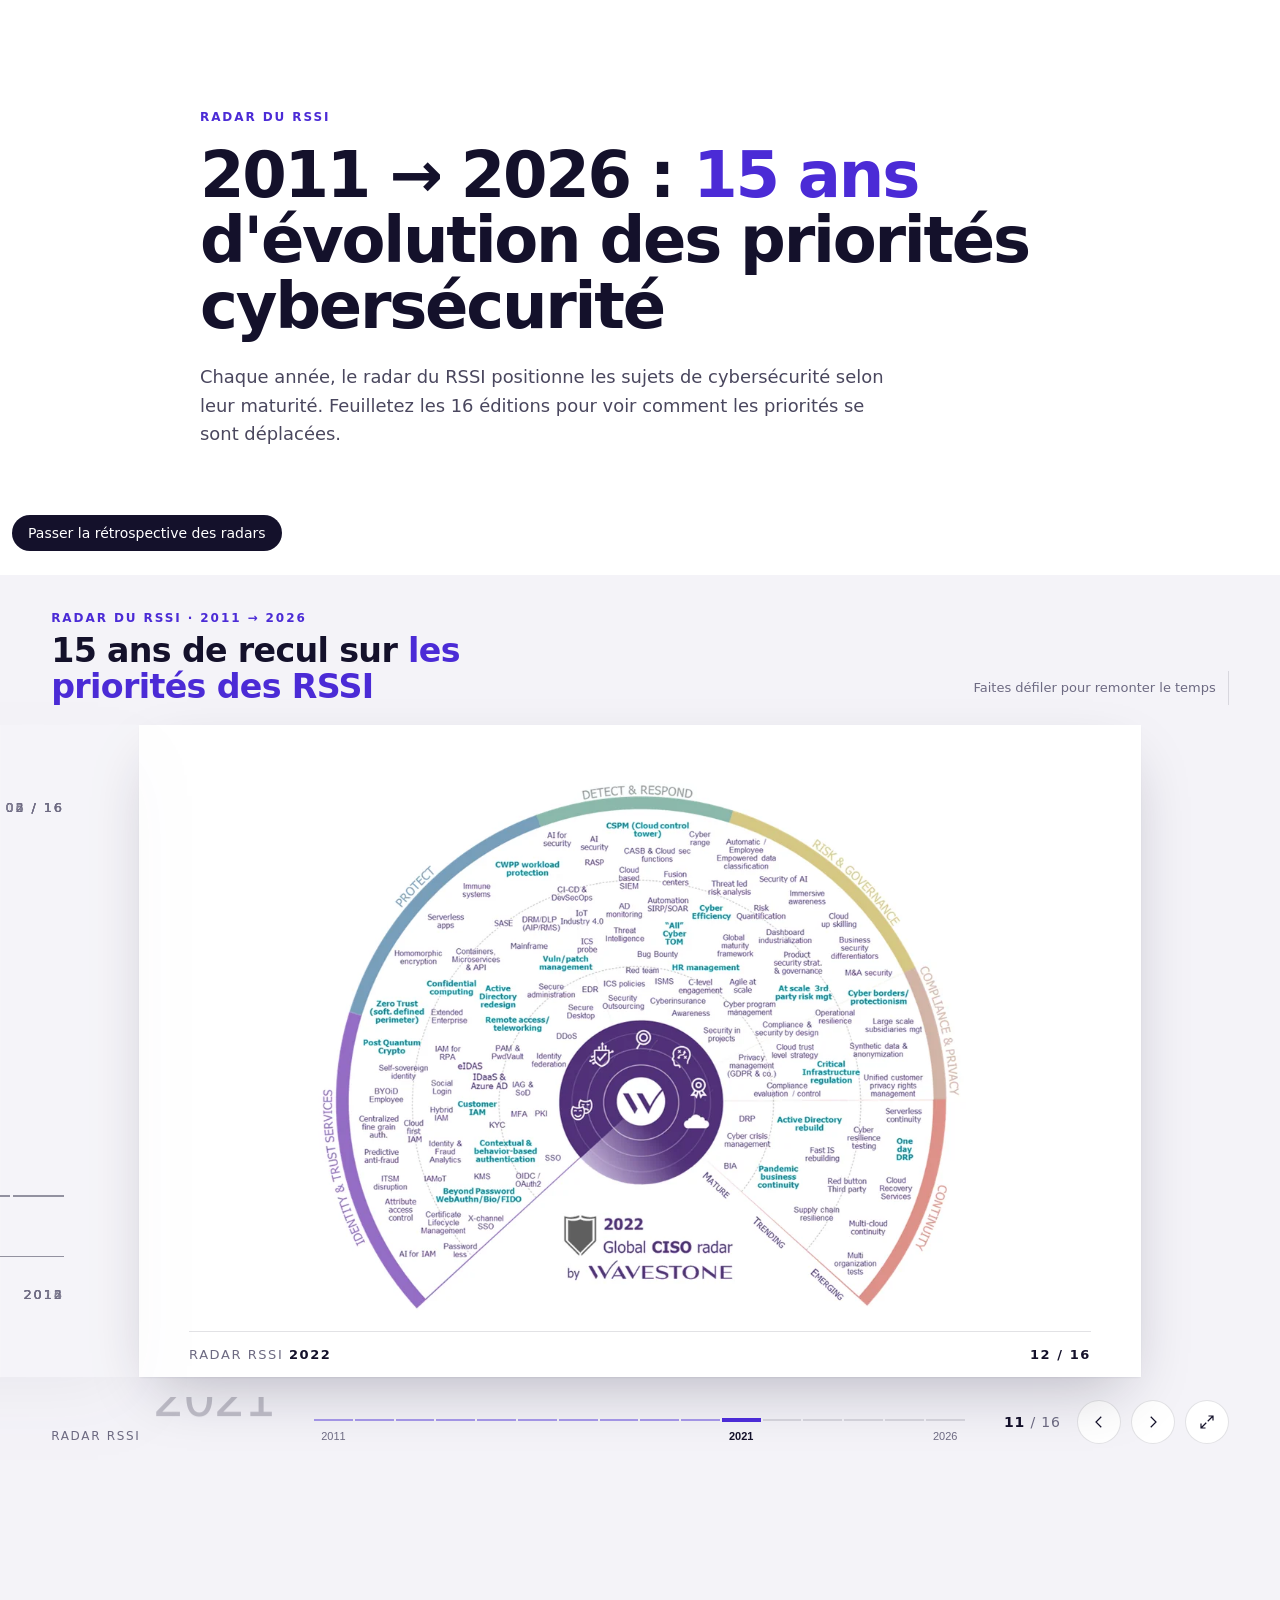
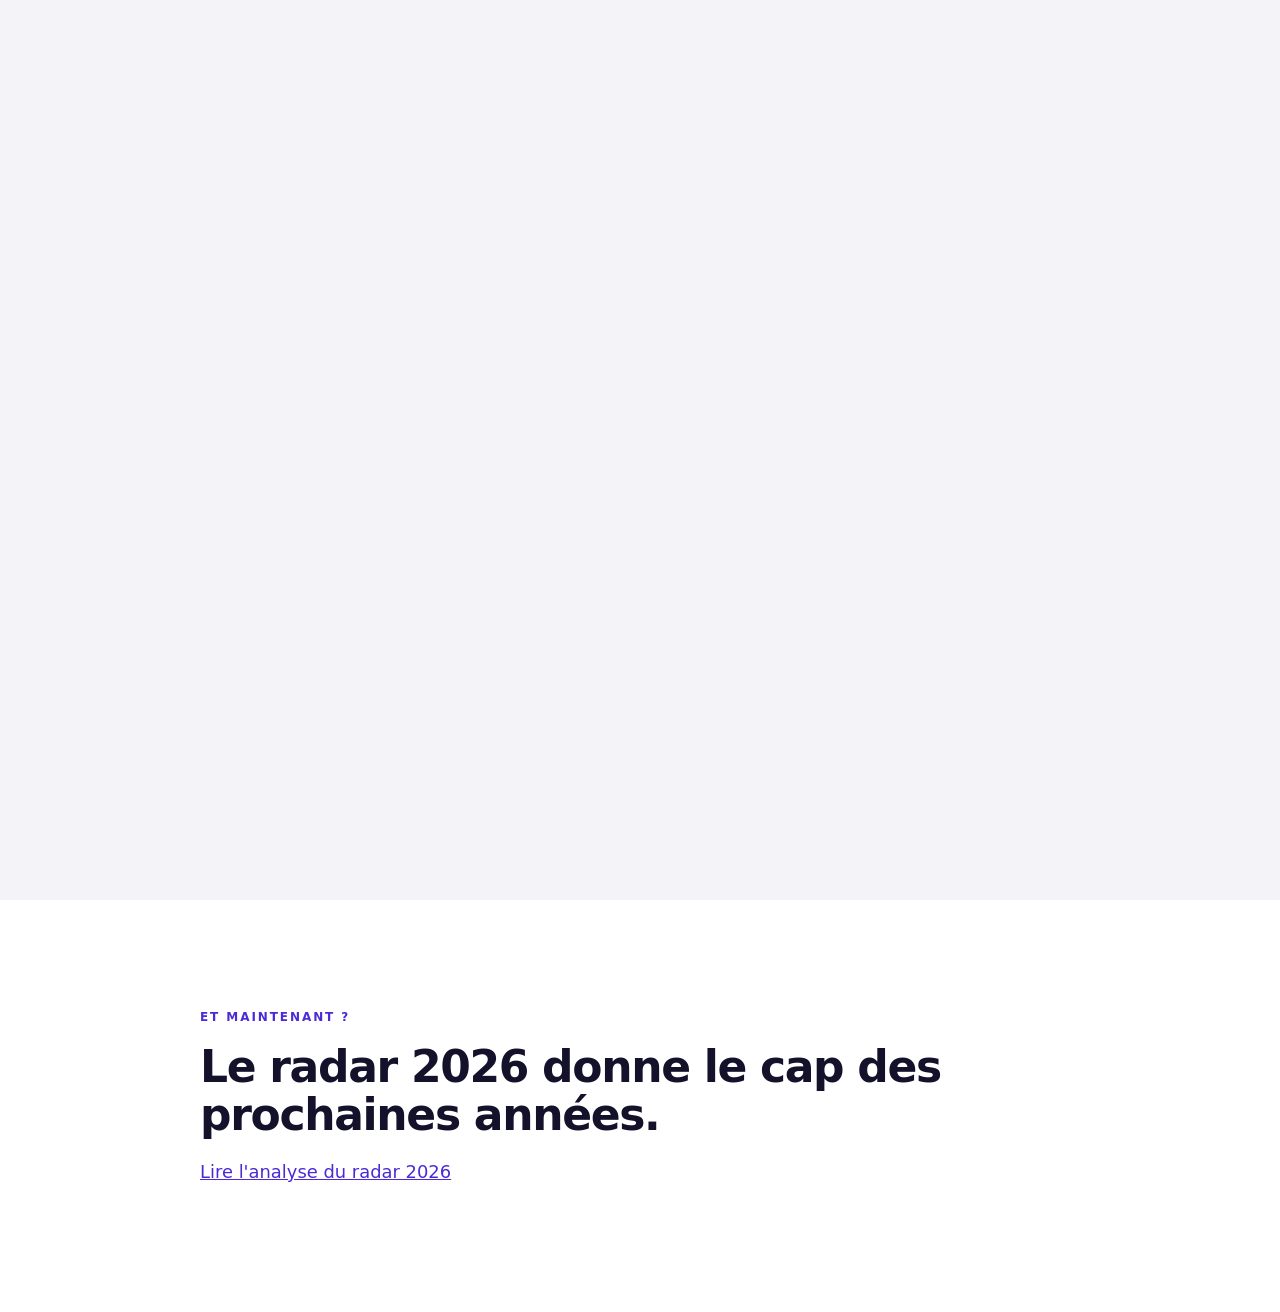
==== index.html @ fc62d8d5 "Rétrospective interactive des radars RSSI 2011-2026 Co-Authored-By: Claude Opus 5.5 <noreply@anthrop" ====
<!doctype html>
<html lang="fr">
<head>
<meta charset="utf-8">
<meta name="viewport" content="width=device-width, initial-scale=1">
<title>Radar du RSSI · 15 ans de rétrospective</title>
<meta name="description" content="16 éditions du radar du RSSI, de 2011 à 2026 : feuilletez 15 ans d'évolution des priorités de cybersécurité.">
<link rel="preload" as="image" href="images/radar-2011.webp" imagesrcset="images/radar-2011-900.webp 900w, images/radar-2011.webp 1800w" imagesizes="(max-width: 760px) 92vw, 70vw" fetchpriority="high">
<link rel="stylesheet" href="radar-book.css">
<style>
  :root { color-scheme: light; }
  body { margin: 0; font-family: system-ui, -apple-system, "Segoe UI", Roboto, Helvetica, Arial, sans-serif; color: #14112b; background: #fff; }
  .intro, .outro { max-width: 880px; margin: 0 auto; padding: clamp(64px, 12vh, 120px) 24px; }
  .intro p.tag, .outro p.tag { font-size: 12px; letter-spacing: .16em; text-transform: uppercase; color: #4b2bd6; font-weight: 600; margin: 0 0 16px; }
  .intro h1 { font-size: clamp(34px, 5.4vw, 64px); letter-spacing: -.035em; line-height: 1.02; margin: 0 0 24px; font-weight: 600; }
  .intro h1 em { font-style: normal; color: #4b2bd6; }
  .intro p, .outro p { font-size: clamp(17px, 1.4vw, 20px); line-height: 1.6; color: #4a475e; max-width: 60ch; }
  .outro h2 { font-size: clamp(28px, 3.6vw, 44px); letter-spacing: -.03em; line-height: 1.1; margin: 0 0 16px; font-weight: 600; }
  .outro a { color: #4b2bd6; }
</style>
</head>
<body>
  <main>
    <section class="intro">
      <p class="tag">Radar du RSSI</p>
      <h1>2011 → 2026 : <em>15 ans</em> d'évolution des priorités cybersécurité</h1>
      <p>Chaque année, le radar du RSSI positionne les sujets de cybersécurité selon leur maturité. Feuilletez les 16 éditions pour voir comment les priorités se sont déplacées.</p>
    </section>

<!-- ===== Radar Book : début du bloc à intégrer ===== -->
<section class="wrb" data-radar-book aria-labelledby="wrb-title" aria-roledescription="rétrospective">
  <a class="wrb-skip" href="#apres-radars">Passer la rétrospective des radars</a>
  <div class="wrb-sticky">
    <header class="wrb-head">
      <div>
        <p class="wrb-kicker">Radar du RSSI · 2011 → 2026</p>
        <h2 class="wrb-title" id="wrb-title">15 ans de recul sur <em>les priorités des RSSI</em></h2>
      </div>
    </header>
  </div>
  <script type="application/json" class="wrb-data">
{
  "options": {
    "label": "Radar RSSI",
    "autoplayPages": 4,
    "coverKicker": "Rétrospective",
    "coverTitle": "15 ans",
    "hint": "Faites défiler pour remonter le temps"
  },
  "items": [
    {
      "year": 2011,
      "src": "images/radar-2011.webp",
      "width": 1800,
      "height": 1012,
      "alt": "Radar du RSSI 2011 : technologies et sujets de cybersécurité classés par maturité (mature, en tendance, émergent)",
      "zoomSrc": "images/radar-2011-hd.webp",
      "srcset": "images/radar-2011-900.webp 900w, images/radar-2011.webp 1800w"
    },
    {
      "year": 2012,
      "src": "images/radar-2012.webp",
      "width": 1800,
      "height": 1012,
      "alt": "Radar du RSSI 2012 : technologies et sujets de cybersécurité classés par maturité (mature, en tendance, émergent)",
      "zoomSrc": "images/radar-2012-hd.webp",
      "srcset": "images/radar-2012-900.webp 900w, images/radar-2012.webp 1800w"
    },
    {
      "year": 2013,
      "src": "images/radar-2013.webp",
      "width": 1800,
      "height": 1012,
      "alt": "Radar du RSSI 2013 : technologies et sujets de cybersécurité classés par maturité (mature, en tendance, émergent)",
      "zoomSrc": "images/radar-2013-hd.webp",
      "srcset": "images/radar-2013-900.webp 900w, images/radar-2013.webp 1800w"
    },
    {
      "year": 2014,
      "src": "images/radar-2014.webp",
      "width": 1800,
      "height": 1012,
      "alt": "Radar du RSSI 2014 : technologies et sujets de cybersécurité classés par maturité (mature, en tendance, émergent)",
      "zoomSrc": "images/radar-2014-hd.webp",
      "srcset": "images/radar-2014-900.webp 900w, images/radar-2014.webp 1800w"
    },
    {
      "year": 2015,
      "src": "images/radar-2015.webp",
      "width": 1800,
      "height": 1012,
      "alt": "Radar du RSSI 2015 : technologies et sujets de cybersécurité classés par maturité (mature, en tendance, émergent)",
      "zoomSrc": "images/radar-2015-hd.webp",
      "srcset": "images/radar-2015-900.webp 900w, images/radar-2015.webp 1800w"
    },
    {
      "year": 2016,
      "src": "images/radar-2016.webp",
      "width": 1800,
      "height": 1012,
      "alt": "Radar du RSSI 2016 : technologies et sujets de cybersécurité classés par maturité (mature, en tendance, émergent)",
      "zoomSrc": "images/radar-2016-hd.webp",
      "srcset": "images/radar-2016-900.webp 900w, images/radar-2016.webp 1800w"
    },
    {
      "year": 2017,
      "src": "images/radar-2017.webp",
      "width": 1800,
      "height": 1012,
      "alt": "Radar du RSSI 2017 : technologies et sujets de cybersécurité classés par maturité (mature, en tendance, émergent)",
      "zoomSrc": "images/radar-2017-hd.webp",
      "srcset": "images/radar-2017-900.webp 900w, images/radar-2017.webp 1800w"
    },
    {
      "year": 2018,
      "src": "images/radar-2018.webp",
      "width": 1800,
      "height": 1012,
      "alt": "Radar du RSSI 2018 : technologies et sujets de cybersécurité classés par maturité (mature, en tendance, émergent)",
      "zoomSrc": "images/radar-2018-hd.webp",
      "srcset": "images/radar-2018-900.webp 900w, images/radar-2018.webp 1800w"
    },
    {
      "year": 2019,
      "src": "images/radar-2019.webp",
      "width": 1800,
      "height": 1012,
      "alt": "Radar du RSSI 2019 : technologies et sujets de cybersécurité classés par maturité (mature, en tendance, émergent)",
      "zoomSrc": "images/radar-2019-hd.webp",
      "srcset": "images/radar-2019-900.webp 900w, images/radar-2019.webp 1800w"
    },
    {
      "year": 2020,
      "src": "images/radar-2020.webp",
      "width": 1800,
      "height": 1012,
      "alt": "Radar du RSSI 2020 : technologies et sujets de cybersécurité classés par maturité (mature, en tendance, émergent)",
      "zoomSrc": "images/radar-2020-hd.webp",
      "srcset": "images/radar-2020-900.webp 900w, images/radar-2020.webp 1800w"
    },
    {
      "year": 2021,
      "src": "images/radar-2021.webp",
      "width": 1800,
      "height": 1012,
      "alt": "Radar du RSSI 2021 : technologies et sujets de cybersécurité classés par maturité (mature, en tendance, émergent)",
      "zoomSrc": "images/radar-2021-hd.webp",
      "srcset": "images/radar-2021-900.webp 900w, images/radar-2021.webp 1800w"
    },
    {
      "year": 2022,
      "src": "images/radar-2022.webp",
      "width": 990,
      "height": 837,
      "alt": "Radar du RSSI 2022 : technologies et sujets de cybersécurité classés par maturité (mature, en tendance, émergent)",
      "zoomSrc": "images/radar-2022-hd.webp",
      "srcset": "images/radar-2022-900.webp 900w, images/radar-2022.webp 990w"
    },
    {
      "year": 2023,
      "src": "images/radar-2023.webp",
      "width": 1800,
      "height": 1012,
      "alt": "Radar du RSSI 2023 : technologies et sujets de cybersécurité classés par maturité (mature, en tendance, émergent)",
      "zoomSrc": "images/radar-2023-hd.webp",
      "srcset": "images/radar-2023-900.webp 900w, images/radar-2023.webp 1800w"
    },
    {
      "year": 2024,
      "src": "images/radar-2024.webp",
      "width": 1800,
      "height": 1012,
      "alt": "Radar du RSSI 2024 : technologies et sujets de cybersécurité classés par maturité (mature, en tendance, émergent)",
      "zoomSrc": "images/radar-2024-hd.webp",
      "srcset": "images/radar-2024-900.webp 900w, images/radar-2024.webp 1800w"
    },
    {
      "year": 2025,
      "src": "images/radar-2025.webp",
      "width": 1800,
      "height": 1778,
      "alt": "Radar du RSSI 2025 : technologies et sujets de cybersécurité classés par maturité (mature, en tendance, émergent)",
      "zoomSrc": "images/radar-2025-hd.webp",
      "srcset": "images/radar-2025-900.webp 900w, images/radar-2025.webp 1800w"
    },
    {
      "year": 2026,
      "src": "images/radar-2026.webp",
      "width": 1800,
      "height": 1012,
      "alt": "Radar du RSSI 2026 : technologies et sujets de cybersécurité classés par maturité (mature, en tendance, émergent)",
      "zoomSrc": "images/radar-2026-hd.webp",
      "srcset": "images/radar-2026-900.webp 900w, images/radar-2026.webp 1800w"
    }
  ]
}
  </script>
  <noscript>
    <div class="wrb-noscript">
      <figure><img src="images/radar-2011.webp" width="1800" height="1012" loading="lazy" alt="Radar du RSSI 2011"><figcaption>Radar RSSI 2011</figcaption></figure>
      <figure><img src="images/radar-2012.webp" width="1800" height="1012" loading="lazy" alt="Radar du RSSI 2012"><figcaption>Radar RSSI 2012</figcaption></figure>
      <figure><img src="images/radar-2013.webp" width="1800" height="1012" loading="lazy" alt="Radar du RSSI 2013"><figcaption>Radar RSSI 2013</figcaption></figure>
      <figure><img src="images/radar-2014.webp" width="1800" height="1012" loading="lazy" alt="Radar du RSSI 2014"><figcaption>Radar RSSI 2014</figcaption></figure>
      <figure><img src="images/radar-2015.webp" width="1800" height="1012" loading="lazy" alt="Radar du RSSI 2015"><figcaption>Radar RSSI 2015</figcaption></figure>
      <figure><img src="images/radar-2016.webp" width="1800" height="1012" loading="lazy" alt="Radar du RSSI 2016"><figcaption>Radar RSSI 2016</figcaption></figure>
      <figure><img src="images/radar-2017.webp" width="1800" height="1012" loading="lazy" alt="Radar du RSSI 2017"><figcaption>Radar RSSI 2017</figcaption></figure>
      <figure><img src="images/radar-2018.webp" width="1800" height="1012" loading="lazy" alt="Radar du RSSI 2018"><figcaption>Radar RSSI 2018</figcaption></figure>
      <figure><img src="images/radar-2019.webp" width="1800" height="1012" loading="lazy" alt="Radar du RSSI 2019"><figcaption>Radar RSSI 2019</figcaption></figure>
      <figure><img src="images/radar-2020.webp" width="1800" height="1012" loading="lazy" alt="Radar du RSSI 2020"><figcaption>Radar RSSI 2020</figcaption></figure>
      <figure><img src="images/radar-2021.webp" width="1800" height="1012" loading="lazy" alt="Radar du RSSI 2021"><figcaption>Radar RSSI 2021</figcaption></figure>
      <figure><img src="images/radar-2022.webp" width="990" height="837" loading="lazy" alt="Radar du RSSI 2022"><figcaption>Radar RSSI 2022</figcaption></figure>
      <figure><img src="images/radar-2023.webp" width="1800" height="1012" loading="lazy" alt="Radar du RSSI 2023"><figcaption>Radar RSSI 2023</figcaption></figure>
      <figure><img src="images/radar-2024.webp" width="1800" height="1012" loading="lazy" alt="Radar du RSSI 2024"><figcaption>Radar RSSI 2024</figcaption></figure>
      <figure><img src="images/radar-2025.webp" width="1800" height="1778" loading="lazy" alt="Radar du RSSI 2025"><figcaption>Radar RSSI 2025</figcaption></figure>
      <figure><img src="images/radar-2026.webp" width="1800" height="1012" loading="lazy" alt="Radar du RSSI 2026"><figcaption>Radar RSSI 2026</figcaption></figure>
    </div>
  </noscript>
</section>
<div id="apres-radars" tabindex="-1"></div>
<!-- ===== Radar Book : fin du bloc ===== -->

    <section class="outro">
      <p class="tag">Et maintenant ?</p>
      <h2>Le radar 2026 donne le cap des prochaines années.</h2>
      <p><a href="https://www.wavestone.com/fr/insight/radar-rssi-top-30-des-actions-pour-2030/">Lire l'analyse du radar 2026</a></p>
    </section>
  </main>
<script src="radar-book.js" defer></script>
</body>
</html>
---- radar-book.css ----
/* ==========================================================================
   Radar Book — rétrospective des radars RSSI (module autonome, préfixe .wrb)
   ========================================================================== */

.wrb {
  /* --- Thème (surchargeable par la page hôte) --- */
  --wrb-bg: #f4f3f8;
  --wrb-ink: #14112b;
  --wrb-muted: #6d6a82;
  --wrb-accent: #4b2bd6;
  --wrb-accent-2: #e3007d;
  --wrb-paper: #ffffff;
  --wrb-line: rgba(20, 17, 43, .12);
  --wrb-font: inherit;

  /* --- Scroll : distance de défilement par radar --- */
  --wrb-step: 55svh;
  --wrb-n: 15;

  position: relative;
  background: var(--wrb-bg);
  color: var(--wrb-ink);
  font-family: var(--wrb-font);
}
/* La hauteur « scrollable » n'est appliquée qu'une fois le JS prêt */
.wrb.is-ready { height: calc(100svh + (var(--wrb-n) - 1) * var(--wrb-step)); }
@supports not (height: 1svh) {
  .wrb.is-ready { --wrb-step: 55vh; height: calc(100vh + (var(--wrb-n) - 1) * var(--wrb-step)); }
}
.wrb:not(.is-ready) .wrb-sticky { display: none; }
.wrb *, .wrb *::before, .wrb *::after { box-sizing: border-box; }

.wrb-sr {
  position: absolute !important; width: 1px; height: 1px; padding: 0; margin: -1px;
  overflow: hidden; clip: rect(0 0 0 0); white-space: nowrap; border: 0;
}

.wrb-skip {
  position: absolute; z-index: 30; top: 12px; left: 12px;
  padding: 10px 16px; border-radius: 999px;
  background: var(--wrb-ink); color: #fff; font-size: 14px; text-decoration: none;
  transform: translateY(-200%); transition: transform .2s;
}
.wrb-skip:focus-visible { transform: none; }

/* --- Zone ancrée --- */
.wrb-sticky {
  position: sticky; top: 0;
  height: 100vh; height: 100svh;
  display: grid;
  grid-template-rows: auto minmax(0, 1fr) auto;
  grid-template-columns: minmax(0, 1fr);
  gap: clamp(12px, 2.2vh, 28px);
  padding: clamp(18px, 4vh, 48px) clamp(16px, 4vw, 64px) clamp(16px, 3vh, 36px);
  overflow: hidden;
}

/* --- En-tête --- */
.wrb-head { display: flex; justify-content: space-between; align-items: flex-end; gap: 24px; }
.wrb-kicker {
  margin: 0 0 8px; font-size: 12px; letter-spacing: .16em; text-transform: uppercase;
  color: var(--wrb-accent); font-weight: 600;
}
.wrb-title {
  margin: 0; font-size: clamp(22px, 2.6vw, 38px); line-height: 1.08; font-weight: 600;
  letter-spacing: -.02em; max-width: 22ch;
}
.wrb-title em { font-style: normal; color: var(--wrb-accent); }
.wrb-hint {
  margin: 0; display: flex; align-items: center; gap: 12px; flex-shrink: 0;
  font-size: 13px; color: var(--wrb-muted);
  transition: opacity .6s, transform .6s;
}
.wrb-hint__line { position: relative; width: 1px; height: 34px; background: var(--wrb-line); overflow: hidden; }
.wrb-hint__line::after {
  content: ""; position: absolute; left: 0; top: -40%; width: 1px; height: 40%;
  background: var(--wrb-accent); animation: wrb-hint 1.8s cubic-bezier(.65,0,.35,1) infinite;
}
@keyframes wrb-hint { to { top: 100%; } }
.wrb.is-engaged .wrb-hint { opacity: 0; transform: translateY(6px); pointer-events: none; }

/* --- Scène / livre --- */
.wrb-stage { position: relative; display: grid; place-items: center; min-height: 0; }
.wrb-viewport {
  position: relative;
  width: calc(var(--wrb-pw, 300px) * 2);
  height: var(--wrb-ph, 400px);
  outline: none;
  cursor: zoom-in;
}
.wrb-viewport:focus-visible { box-shadow: 0 0 0 3px var(--wrb-bg), 0 0 0 5px var(--wrb-accent); border-radius: 4px; }

.wrb-book {
  position: absolute; inset: 0;
  perspective: calc(var(--wrb-pw, 300px) * 4.2);
  perspective-origin: 50% 45%;
}
/* Ombre portée sobre du livre ouvert */
.wrb-book::before {
  content: ""; position: absolute; inset: 0; border-radius: 3px;
  box-shadow: 0 1px 2px rgba(20,17,43,.06), 0 24px 60px -18px rgba(20,17,43,.28);
}
/* Pli central, très discret */
.wrb-book::after {
  content: ""; position: absolute; z-index: 400; top: 0; bottom: 0; left: calc(50% - 18px); width: 36px;
  pointer-events: none;
  background: linear-gradient(to right, transparent, rgba(20,17,43,.05) 46%, rgba(20,17,43,.10) 50%, rgba(20,17,43,.05) 54%, transparent);
}

/* Mode page unique (radars paysage, mobile) : la page de droite seule ; le feuillet tourné
   balaie vers la gauche en dévoilant l'année suivante, puis s'efface */
.wrb.is-single .wrb-viewport { width: var(--wrb-pw, 300px); }
.wrb.is-single .wrb-book { left: calc(var(--wrb-pw, 300px) * -1); right: auto; width: calc(var(--wrb-pw, 300px) * 2); }
.wrb.is-single .wrb-book::before { left: 50%; }
.wrb.is-single .wrb-book::after, .wrb.is-single .wrb-base, .wrb.is-single .wrb-cast--l { display: none; }
.wrb.is-single .wrb-leaf.is-flipped { visibility: hidden; }
.wrb.is-single .wrb-face--back { box-shadow: 0 30px 60px -20px rgba(20,17,43,.35); }

.wrb-base, .wrb-leaf {
  position: absolute; top: 0; width: 50%; height: 100%;
}
.wrb-base { left: 0; }
.wrb-leaf {
  left: 50%;
  transform-origin: 0 50%;
  transform-style: preserve-3d;
  will-change: transform;
}
.wrb-face {
  position: absolute; inset: 0; overflow: hidden;
  background: var(--wrb-paper);
  backface-visibility: hidden; -webkit-backface-visibility: hidden;
}
.wrb-face--back { transform: rotateY(180deg); }
.wrb-shade {
  position: absolute; inset: 0; pointer-events: none; opacity: 0;
}
.wrb-face--front .wrb-shade { background: linear-gradient(to left, rgba(20,17,43,.55), rgba(20,17,43,.12) 60%, rgba(20,17,43,.05)); }
.wrb-face--back  .wrb-shade { background: linear-gradient(to right, rgba(20,17,43,.55), rgba(20,17,43,.12) 60%, rgba(20,17,43,.05)); }

.wrb-cast {
  position: absolute; z-index: 500; top: 0; height: 100%; width: 50%; pointer-events: none; opacity: 0;
}
.wrb-cast--r { left: 50%; background: linear-gradient(to right, rgba(20,17,43,.38), rgba(20,17,43,.08) 45%, transparent 75%); }
.wrb-cast--l { left: 0;   background: linear-gradient(to left,  rgba(20,17,43,.38), rgba(20,17,43,.08) 45%, transparent 75%); }

/* --- Page radar (recto) --- */
.wrb-radar {
  position: absolute; inset: 0; margin: 0;
  display: grid; grid-template-rows: minmax(0, 1fr) auto;
  padding: calc(var(--wrb-pw, 300px) * .05);
  padding-bottom: 0;
}
.wrb-radar__img {
  position: relative; min-height: 0;
  display: grid; place-items: center;
}
.wrb-radar__img img {
  position: absolute; inset: 0; display: block; width: 100%; height: 100%;
  object-fit: contain; opacity: 0; transition: opacity .5s;
}
.wrb-radar__img img.is-loaded { opacity: 1; }
.wrb-radar__img:not(.is-loaded)::before {
  content: ""; position: absolute; inset: 6%; border-radius: 50%;
  background: radial-gradient(circle, transparent 58%, rgba(20,17,43,.04) 59%, transparent 62%),
              radial-gradient(circle, rgba(20,17,43,.03), transparent 70%);
  animation: wrb-pulse 1.6s ease-in-out infinite alternate;
}
@keyframes wrb-pulse { from { opacity: .4; } to { opacity: 1; } }
.wrb-folio {
  display: flex; justify-content: space-between; align-items: center;
  height: calc(var(--wrb-ph, 400px) * .07);
  font-size: clamp(9px, calc(var(--wrb-pw, 300px) * .026), 13px);
  letter-spacing: .12em; text-transform: uppercase; color: var(--wrb-muted);
  border-top: 1px solid var(--wrb-line);
}
.wrb-folio b { color: var(--wrb-ink); font-weight: 600; font-variant-numeric: tabular-nums; }

/* --- Page année (verso) --- */
.wrb-yearcard {
  position: absolute; inset: 0;
  display: flex; flex-direction: column; justify-content: space-between;
  padding: calc(var(--wrb-pw, 300px) * .075);
}
.wrb-yearcard__top, .wrb-yearcard__bottom {
  display: flex; justify-content: space-between; gap: 12px;
  font-size: clamp(9px, calc(var(--wrb-pw, 300px) * .028), 13px);
  letter-spacing: .14em; text-transform: uppercase; color: var(--wrb-muted);
}
.wrb-yearcard__bottom { border-top: 1px solid var(--wrb-line); padding-top: calc(var(--wrb-pw, 300px) * .03); }
.wrb-yearcard__year {
  margin: 0; font-size: calc(var(--wrb-pw, 300px) * .3); line-height: .9; font-weight: 300;
  letter-spacing: -.055em; font-variant-numeric: tabular-nums; color: var(--wrb-ink);
}
.wrb-yearcard__year span { color: var(--wrb-accent); font-weight: 500; }
.wrb-yearcard__caption {
  margin: calc(var(--wrb-pw, 300px) * .04) 0 0; max-width: 26ch;
  font-size: clamp(11px, calc(var(--wrb-pw, 300px) * .036), 17px); line-height: 1.4; color: var(--wrb-muted);
}
.wrb-yearcard__track {
  display: flex; gap: 3px; margin-top: calc(var(--wrb-pw, 300px) * .05);
}
.wrb-yearcard__track i { flex: 1; height: 2px; background: var(--wrb-line); }
.wrb-yearcard__track i.on { background: var(--wrb-accent); }

.wrb-cover .wrb-yearcard__year { font-size: calc(var(--wrb-pw, 300px) * .22); }
.wrb-cover .wrb-cover__range {
  display: block; margin-top: calc(var(--wrb-pw, 300px) * .03);
  font-size: calc(var(--wrb-pw, 300px) * .05); letter-spacing: -.01em; color: var(--wrb-muted); font-weight: 400;
}

/* --- Barre de pilotage --- */
.wrb-hud {
  display: grid; grid-template-columns: auto minmax(0, 1fr) auto; align-items: center;
  gap: clamp(16px, 3vw, 48px);
}
.wrb-year { display: flex; align-items: baseline; gap: 12px; min-width: 0; }
.wrb-year__label { font-size: 12px; letter-spacing: .14em; text-transform: uppercase; color: var(--wrb-muted); }
.wrb-year__val {
  display: inline-block; overflow: hidden;
  font-size: clamp(34px, 4vw, 56px); line-height: 1; font-weight: 300; letter-spacing: -.04em;
  font-variant-numeric: tabular-nums;
}
.wrb-year__val span { display: inline-block; }

.wrb-ticks { list-style: none; margin: 0; padding: 0; display: flex; align-items: center; gap: 0; min-width: 0; }
.wrb-ticks li { flex: 1; min-width: 0; }
.wrb-tick {
  position: relative; width: 100%; height: 36px; padding: 0; border: 0; background: none; cursor: pointer;
  color: var(--wrb-muted);
}
.wrb-tick::before {
  content: ""; position: absolute; left: 1px; right: 1px; top: 50%; height: 2px; margin-top: -1px;
  background: var(--wrb-line); transition: background .4s, height .3s, margin .3s;
}
.wrb-tick.is-past::before { background: color-mix(in srgb, var(--wrb-accent) 45%, transparent); }
.wrb-tick[aria-current="step"]::before { background: var(--wrb-accent); height: 4px; margin-top: -2px; }
.wrb-tick__y {
  position: absolute; left: 50%; top: calc(50% + 10px); transform: translateX(-50%);
  font-size: 11px; font-variant-numeric: tabular-nums; opacity: 0; transition: opacity .3s;
  white-space: nowrap;
}
.wrb-tick:hover .wrb-tick__y, .wrb-tick:focus-visible .wrb-tick__y,
.wrb-tick[aria-current="step"] .wrb-tick__y,
.wrb-ticks li:first-child .wrb-tick__y, .wrb-ticks li:last-child .wrb-tick__y { opacity: 1; }
.wrb-tick[aria-current="step"] .wrb-tick__y { color: var(--wrb-ink); font-weight: 600; }
.wrb-tick:focus-visible { outline: 2px solid var(--wrb-accent); outline-offset: 2px; border-radius: 2px; }

.wrb-ctrl { display: flex; align-items: center; gap: 10px; }
.wrb-count { font-size: 14px; font-variant-numeric: tabular-nums; letter-spacing: .06em; color: var(--wrb-muted); margin-right: 6px; white-space: nowrap; }
.wrb-count b { color: var(--wrb-ink); font-weight: 600; }
.wrb-btn {
  display: inline-grid; place-items: center; width: 44px; height: 44px; padding: 0;
  border: 1px solid var(--wrb-line); border-radius: 50%; background: var(--wrb-paper); color: var(--wrb-ink);
  cursor: pointer; transition: background .25s, color .25s, border-color .25s, opacity .25s;
}
.wrb-btn:hover:not(:disabled) { background: var(--wrb-ink); color: #fff; border-color: var(--wrb-ink); }
.wrb-btn:focus-visible { outline: 2px solid var(--wrb-accent); outline-offset: 3px; }
.wrb-btn:disabled { opacity: .35; cursor: default; }
.wrb-btn svg { width: 18px; height: 18px; }

/* --- Agrandissement --- */
.wrb-dialog {
  width: min(96vw, 1400px); max-height: 94vh; padding: 0; border: 0; border-radius: 6px;
  background: var(--wrb-paper, #fff); color: var(--wrb-ink, #14112b);
  box-shadow: 0 30px 80px rgba(0,0,0,.35);
}
.wrb-dialog::backdrop { background: rgba(14, 12, 30, .72); backdrop-filter: blur(3px); }
.wrb-dialog__bar { display: flex; justify-content: space-between; align-items: center; padding: 12px 12px 12px 20px; border-bottom: 1px solid rgba(20,17,43,.1); font-size: 14px; }
.wrb-dialog__bar strong { font-weight: 600; }
.wrb-dialog__body { padding: 16px; display: grid; place-items: center; overflow: auto; max-height: calc(94vh - 70px); }
.wrb-dialog__body img { display: block; max-width: 100%; height: auto; max-height: calc(94vh - 110px); }

/* --- Mobile / tablette portrait --- */
@media (max-width: 760px) {
  .wrb { --wrb-step: 48svh; }
  .wrb-sticky { gap: 12px; padding-top: 20px; }
  .wrb-head { display: block; }
  .wrb-title { font-size: 21px; }
  .wrb-hint { display: none; }
  .wrb-hud { grid-template-columns: auto 1fr; grid-template-areas: "year ctrl" "ticks ticks"; row-gap: 4px; }
  .wrb-year { grid-area: year; flex-direction: column; gap: 2px; }
  .wrb-year__label { font-size: 10px; }
  .wrb-ctrl { grid-area: ctrl; justify-self: end; }
  .wrb-ticks { grid-area: ticks; }
  .wrb-tick__y { display: none; }
  .wrb-tick { height: 24px; }
  .wrb-radar { padding: calc(var(--wrb-pw, 300px) * .025); padding-bottom: 0; }
}

/* --- Sans animation --- */
@media (prefers-reduced-motion: reduce) {
  .wrb-hint__line::after, .wrb-radar__img:not(.is-loaded)::before { animation: none; }
  .wrb-skip, .wrb-hint, .wrb-radar__img img, .wrb-tick::before { transition: none; }
}

/* --- Sans JavaScript : liste simple --- */
.wrb-noscript { padding: 48px 24px; display: grid; gap: 32px; max-width: 900px; margin: 0 auto; }
.wrb-noscript figure { margin: 0; }
.wrb-noscript img { max-width: 100%; height: auto; }
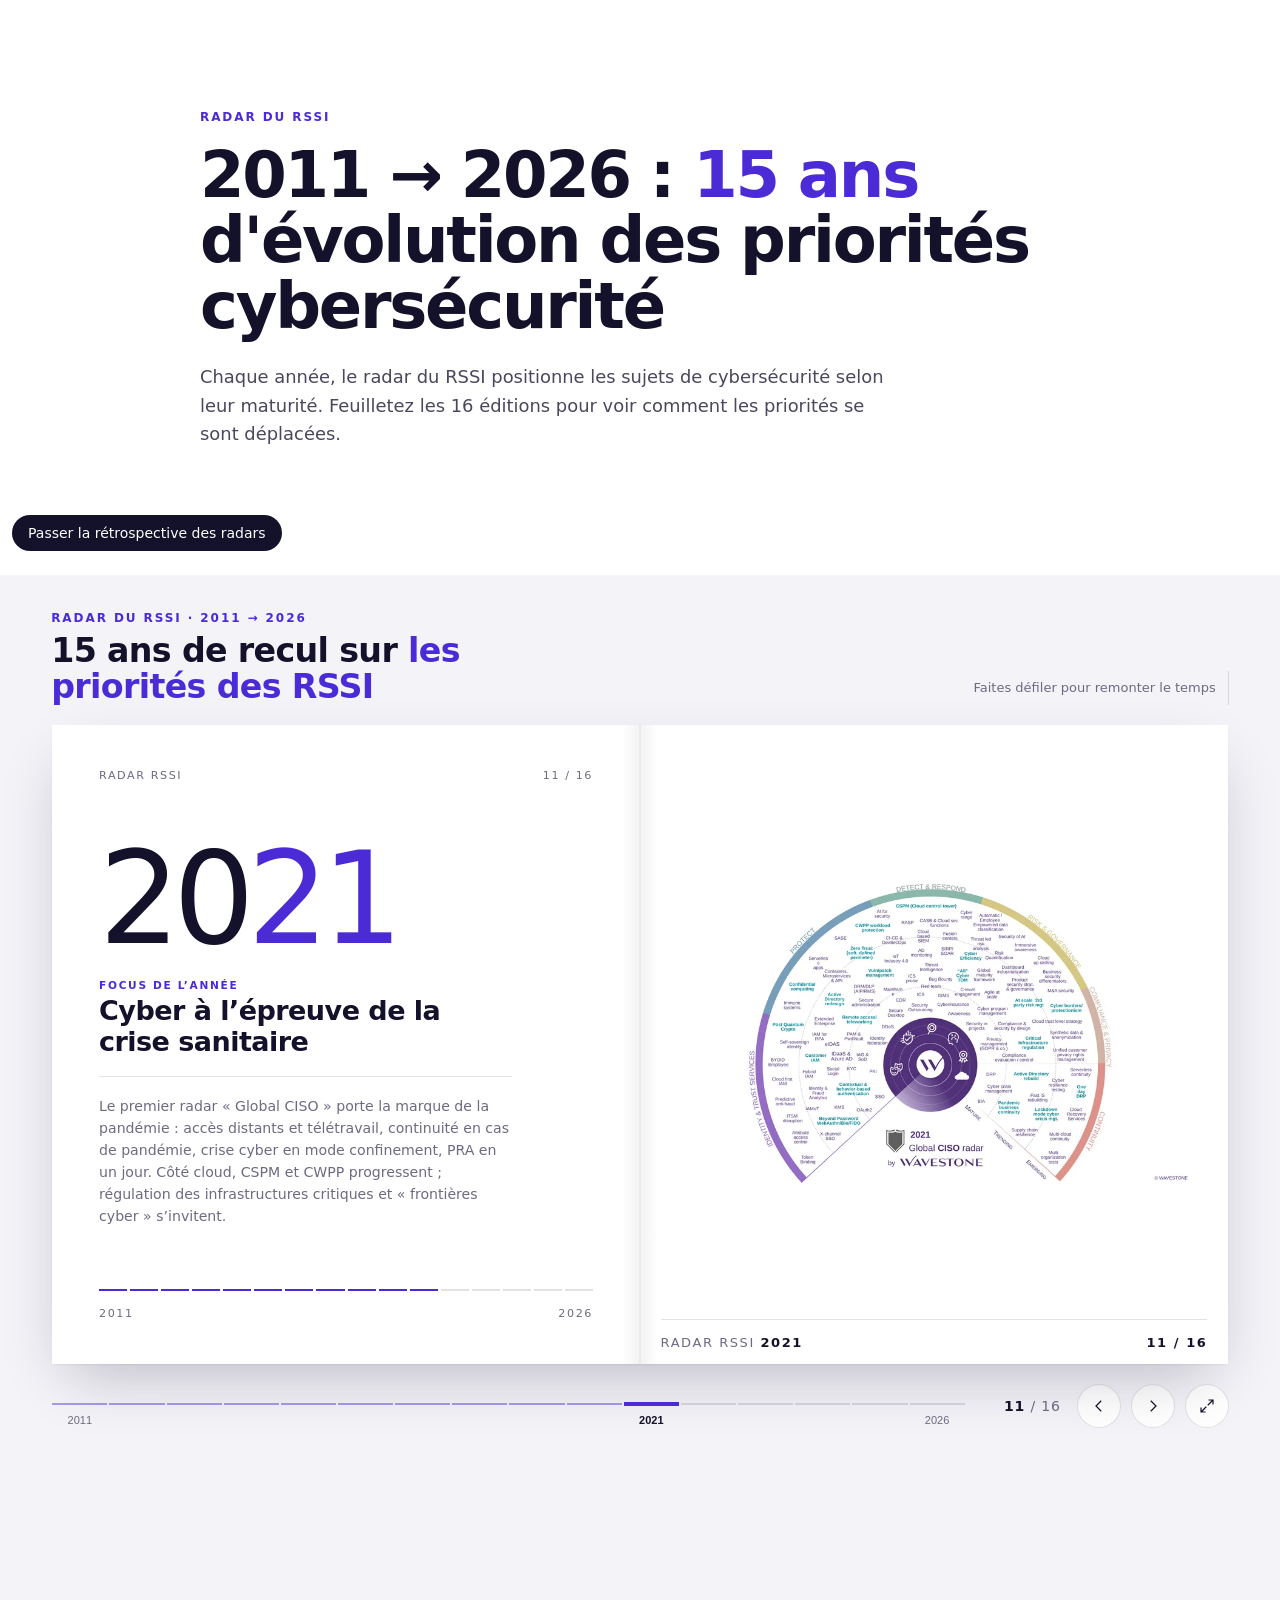
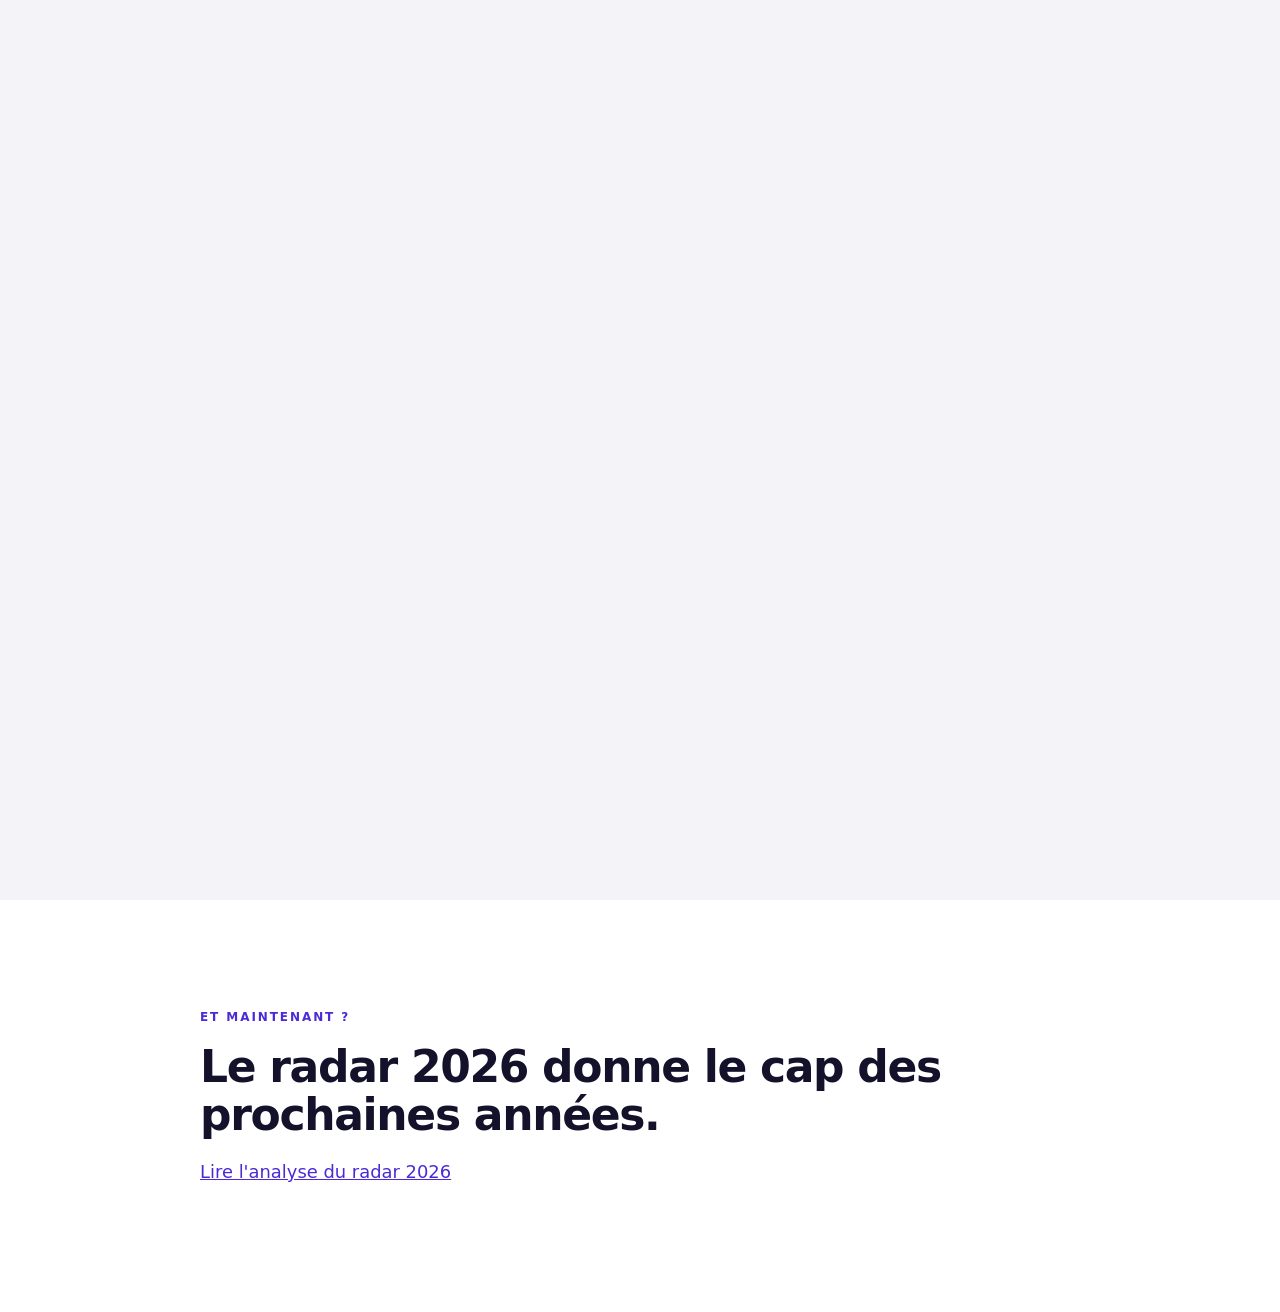
==== commit d33dad9c: "Double page centrée : année, focus et résumé à gauche, radar à droite Co-Authored-By: Claude Opus 5." ====
--- a/index.html
+++ b/index.html
@@ -5,7 +5,7 @@
 <meta name="viewport" content="width=device-width, initial-scale=1">
 <title>Radar du RSSI · 15 ans de rétrospective</title>
 <meta name="description" content="16 éditions du radar du RSSI, de 2011 à 2026 : feuilletez 15 ans d'évolution des priorités de cybersécurité.">
-<link rel="preload" as="image" href="images/radar-2011.webp" imagesrcset="images/radar-2011-900.webp 900w, images/radar-2011.webp 1800w" imagesizes="(max-width: 760px) 92vw, 70vw" fetchpriority="high">
+<link rel="preload" as="image" href="images/radar-2011.webp" imagesrcset="images/radar-2011-900.webp 900w, images/radar-2011.webp 1800w" imagesizes="(max-width: 760px) 92vw, 48vw" fetchpriority="high">
 <link rel="stylesheet" href="radar-book.css">
 <style>
   :root { color-scheme: light; }
@@ -42,9 +42,8 @@
 {
   "options": {
     "label": "Radar RSSI",
+    "focusLabel": "Focus de l’année",
     "autoplayPages": 4,
-    "coverKicker": "Rétrospective",
-    "coverTitle": "15 ans",
     "hint": "Faites défiler pour remonter le temps"
   },
   "items": [
@@ -53,8 +52,10 @@
       "src": "images/radar-2011.webp",
       "width": 1800,
       "height": 1012,
-      "alt": "Radar du RSSI 2011 : technologies et sujets de cybersécurité classés par maturité (mature, en tendance, émergent)",
+      "alt": "Radar du RSSI 2011 : sujets de cybersécurité classés par maturité (mature, en tendance, émergent)",
       "zoomSrc": "images/radar-2011-hd.webp",
+      "focus": "Les fondations de la sécurité",
+      "summary": "Premier radar, organisé en quatre domaines : identités et accès, gestion des risques, continuité d’activité et protection de l’information. En émergence : attaques ciblées (APT), sécurité du cloud, smartphones et tablettes, BYOD, paiement mobile. Le RSSI structure encore son socle de gouvernance et de contrôle.",
       "srcset": "images/radar-2011-900.webp 900w, images/radar-2011.webp 1800w"
     },
     {
@@ -62,8 +63,10 @@
       "src": "images/radar-2012.webp",
       "width": 1800,
       "height": 1012,
-      "alt": "Radar du RSSI 2012 : technologies et sujets de cybersécurité classés par maturité (mature, en tendance, émergent)",
+      "alt": "Radar du RSSI 2012 : sujets de cybersécurité classés par maturité (mature, en tendance, émergent)",
       "zoomSrc": "images/radar-2012-hd.webp",
+      "focus": "Le RSSI face à la consumérisation",
+      "summary": "Le radar s’organise en cinq domaines : IAM, protection des données, management de la sécurité, risk management et continuité d’activité. Terminaux personnels, nouveaux usages et cloud bousculent un périmètre jusque-là maîtrisé, tandis que la gestion des risques gagne en place.",
       "srcset": "images/radar-2012-900.webp 900w, images/radar-2012.webp 1800w"
     },
     {
@@ -71,8 +74,10 @@
       "src": "images/radar-2013.webp",
       "width": 1800,
       "height": 1012,
-      "alt": "Radar du RSSI 2013 : technologies et sujets de cybersécurité classés par maturité (mature, en tendance, émergent)",
+      "alt": "Radar du RSSI 2013 : sujets de cybersécurité classés par maturité (mature, en tendance, émergent)",
       "zoomSrc": "images/radar-2013-hd.webp",
+      "focus": "Attaques ciblées et cloud",
+      "summary": "Les attaques ciblées et la gestion de crise cyber entrent dans les priorités. Le radar met aussi en avant la consumérisation du terminal (BYOD), le cloud computing, l’externalisation vers des MSSP et la sécurité intégrée aux projets via des cellules dédiées et des règles de développement.",
       "srcset": "images/radar-2013-900.webp 900w, images/radar-2013.webp 1800w"
     },
     {
@@ -80,8 +85,10 @@
       "src": "images/radar-2014.webp",
       "width": 1800,
       "height": 1012,
-      "alt": "Radar du RSSI 2014 : technologies et sujets de cybersécurité classés par maturité (mature, en tendance, émergent)",
+      "alt": "Radar du RSSI 2014 : sujets de cybersécurité classés par maturité (mature, en tendance, émergent)",
       "zoomSrc": "images/radar-2014-hd.webp",
+      "focus": "Vers une stratégie cybersécurité",
+      "summary": "La cybersécurité devient stratégique : lutte informatique défensive, capacités forensics et CERT, surveillance de la sécurité, protection contre le DDoS et la fuite d’information. Le radar met aussi en avant les comptes à privilèges, la sécurité des SI industriels, l’identité numérique et l’efficience de la sécurité.",
       "srcset": "images/radar-2014-900.webp 900w, images/radar-2014.webp 1800w"
     },
     {
@@ -89,8 +96,10 @@
       "src": "images/radar-2015.webp",
       "width": 1800,
       "height": 1012,
-      "alt": "Radar du RSSI 2015 : technologies et sujets de cybersécurité classés par maturité (mature, en tendance, émergent)",
+      "alt": "Radar du RSSI 2015 : sujets de cybersécurité classés par maturité (mature, en tendance, émergent)",
       "zoomSrc": "images/radar-2015-hd.webp",
+      "focus": "La cybersécurité devient un domaine à part entière",
+      "summary": "Un quadrant « Cybersécurité » apparaît. Forensics, CERT et SOC, externalisation (MSSP, SecaaS) et cyberassurance progressent. Côté identité, l’authentification contextuelle et la cohérence des identités entre canaux s’imposent, pendant que Big Data et objets connectés ouvrent de nouveaux fronts.",
       "srcset": "images/radar-2015-900.webp 900w, images/radar-2015.webp 1800w"
     },
     {
@@ -98,8 +107,10 @@
       "src": "images/radar-2016.webp",
       "width": 1800,
       "height": 1012,
-      "alt": "Radar du RSSI 2016 : technologies et sujets de cybersécurité classés par maturité (mature, en tendance, émergent)",
+      "alt": "Radar du RSSI 2016 : sujets de cybersécurité classés par maturité (mature, en tendance, émergent)",
       "zoomSrc": "images/radar-2016-hd.webp",
+      "focus": "L’agilité gagne la sécurité",
+      "summary": "Le radar met en avant une sécurité qui doit suivre le rythme des projets : IAM agile et « à deux vitesses », cellules de sécurité applicative adaptées aux méthodes agiles. La résilience, le cloud et le renseignement sur la menace (threat intelligence) s’affirment dans les domaines cybersécurité et continuité.",
       "srcset": "images/radar-2016-900.webp 900w, images/radar-2016.webp 1800w"
     },
     {
@@ -107,8 +118,10 @@
       "src": "images/radar-2017.webp",
       "width": 1800,
       "height": 1012,
-      "alt": "Radar du RSSI 2017 : technologies et sujets de cybersécurité classés par maturité (mature, en tendance, émergent)",
+      "alt": "Radar du RSSI 2017 : sujets de cybersécurité classés par maturité (mature, en tendance, émergent)",
       "zoomSrc": "images/radar-2017-hd.webp",
+      "focus": "DevSecOps et objets connectés",
+      "summary": "Le radar passe à l’anglais et met en avant DevOps et DevSecOps, l’IAM des objets connectés, la sécurité des systèmes industriels (ICS), les API et OAuth, ainsi que les exigences réglementaires comme DSP2. Sujets émergents : blockchain, cryptographie post-quantique, conteneurs et microservices.",
       "srcset": "images/radar-2017-900.webp 900w, images/radar-2017.webp 1800w"
     },
     {
@@ -116,8 +129,10 @@
       "src": "images/radar-2018.webp",
       "width": 1800,
       "height": 1012,
-      "alt": "Radar du RSSI 2018 : technologies et sujets de cybersécurité classés par maturité (mature, en tendance, émergent)",
+      "alt": "Radar du RSSI 2018 : sujets de cybersécurité classés par maturité (mature, en tendance, émergent)",
       "zoomSrc": "images/radar-2018-hd.webp",
+      "focus": "Six domaines et l’ère du RGPD",
+      "summary": "Le radar adopte six domaines : identité, protection, détection et réponse, risques et gouvernance, conformité et vie privée, continuité. Le RGPD et la directive NIS structurent l’agenda ; la cyber-résilience, la reconstruction de l’Active Directory et l’automatisation du SOC progressent.",
       "srcset": "images/radar-2018-900.webp 900w, images/radar-2018.webp 1800w"
     },
     {
@@ -125,8 +140,10 @@
       "src": "images/radar-2019.webp",
       "width": 1800,
       "height": 1012,
-      "alt": "Radar du RSSI 2019 : technologies et sujets de cybersécurité classés par maturité (mature, en tendance, émergent)",
+      "alt": "Radar du RSSI 2019 : sujets de cybersécurité classés par maturité (mature, en tendance, émergent)",
       "zoomSrc": "images/radar-2019-hd.webp",
+      "focus": "Industrialiser la défense",
+      "summary": "Le radar met en avant l’automatisation de la réponse (SOAR), les fusion centers, la cybersécurité en tant que service et la quantification du risque. La reconstruction rapide du SI, la continuité multi-cloud et la sécurité dès la conception (security by design) deviennent des sujets de premier plan.",
       "srcset": "images/radar-2019-900.webp 900w, images/radar-2019.webp 1800w"
     },
     {
@@ -134,8 +151,10 @@
       "src": "images/radar-2020.webp",
       "width": 1800,
       "height": 1012,
-      "alt": "Radar du RSSI 2020 : technologies et sujets de cybersécurité classés par maturité (mature, en tendance, émergent)",
+      "alt": "Radar du RSSI 2020 : sujets de cybersécurité classés par maturité (mature, en tendance, émergent)",
       "zoomSrc": "images/radar-2020-hd.webp",
+      "focus": "Zero trust et sécurité de l’IA",
+      "summary": "Le zero trust, la refonte de l’Active Directory et la gestion des vulnérabilités sont mis en avant. Apparaissent la sécurité de l’IA, le confidential computing, les données synthétiques et l’anonymisation, ainsi que la sécurité des produits et une analyse de risque orientée menace.",
       "srcset": "images/radar-2020-900.webp 900w, images/radar-2020.webp 1800w"
     },
     {
@@ -143,8 +162,10 @@
       "src": "images/radar-2021.webp",
       "width": 1800,
       "height": 1012,
-      "alt": "Radar du RSSI 2021 : technologies et sujets de cybersécurité classés par maturité (mature, en tendance, émergent)",
+      "alt": "Radar du RSSI 2021 : sujets de cybersécurité classés par maturité (mature, en tendance, émergent)",
       "zoomSrc": "images/radar-2021-hd.webp",
+      "focus": "Cyber à l’épreuve de la crise sanitaire",
+      "summary": "Le premier radar « Global CISO » porte la marque de la pandémie : accès distants et télétravail, continuité en cas de pandémie, crise cyber en mode confinement, PRA en un jour. Côté cloud, CSPM et CWPP progressent ; régulation des infrastructures critiques et « frontières cyber » s’invitent.",
       "srcset": "images/radar-2021-900.webp 900w, images/radar-2021.webp 1800w"
     },
     {
@@ -152,8 +173,10 @@
       "src": "images/radar-2022.webp",
       "width": 990,
       "height": 837,
-      "alt": "Radar du RSSI 2022 : technologies et sujets de cybersécurité classés par maturité (mature, en tendance, émergent)",
+      "alt": "Radar du RSSI 2022 : sujets de cybersécurité classés par maturité (mature, en tendance, émergent)",
       "zoomSrc": "images/radar-2022-hd.webp",
+      "focus": "Résilience et talents",
+      "summary": "Dans la continuité de 2021, le radar renforce la résilience opérationnelle, la reconstruction de l’Active Directory et le zero trust. La gestion des talents cyber, la sécurité des filiales à grande échelle et l’efficience de la cyber gagnent en importance, aux côtés de la protection du cloud (CSPM, CWPP).",
       "srcset": "images/radar-2022-900.webp 900w, images/radar-2022.webp 990w"
     },
     {
@@ -161,8 +184,10 @@
       "src": "images/radar-2023.webp",
       "width": 1800,
       "height": 1012,
-      "alt": "Radar du RSSI 2023 : technologies et sujets de cybersécurité classés par maturité (mature, en tendance, émergent)",
+      "alt": "Radar du RSSI 2023 : sujets de cybersécurité classés par maturité (mature, en tendance, émergent)",
       "zoomSrc": "images/radar-2023-hd.webp",
+      "focus": "Gouverner une sécurité élargie",
+      "summary": "Le radar s’adresse aux CISO comme aux CSO et renomme son domaine continuité en « résilience opérationnelle ». Il met en avant attirer et fidéliser les talents, la cyber durable, la simulation d’attaques, la protection des applications cloud (CNAPP) et l’IAM des objets.",
       "srcset": "images/radar-2023-900.webp 900w, images/radar-2023.webp 1800w"
     },
     {
@@ -170,8 +195,10 @@
       "src": "images/radar-2024.webp",
       "width": 1800,
       "height": 1012,
-      "alt": "Radar du RSSI 2024 : technologies et sujets de cybersécurité classés par maturité (mature, en tendance, émergent)",
+      "alt": "Radar du RSSI 2024 : sujets de cybersécurité classés par maturité (mature, en tendance, émergent)",
       "zoomSrc": "images/radar-2024-hd.webp",
+      "focus": "Supply chain, IT/OT et premiers risques IA",
+      "summary": "La sécurité et la résilience de la chaîne d’approvisionnement sont mises en avant, avec la convergence IT/OT, la sécurité des produits et les régulations de résilience opérationnelle. Apparaissent l’évaluation des risques liés à l’IA, les jumeaux numériques, le « tier 0 étendu » et le bouton rouge.",
       "srcset": "images/radar-2024-900.webp 900w, images/radar-2024.webp 1800w"
     },
     {
@@ -179,8 +206,10 @@
       "src": "images/radar-2025.webp",
       "width": 1800,
       "height": 1778,
-      "alt": "Radar du RSSI 2025 : technologies et sujets de cybersécurité classés par maturité (mature, en tendance, émergent)",
+      "alt": "Radar du RSSI 2025 : sujets de cybersécurité classés par maturité (mature, en tendance, émergent)",
       "zoomSrc": "images/radar-2025-hd.webp",
+      "focus": "L’IA entre dans tous les domaines",
+      "summary": "L’IA est présente dans plusieurs domaines : évaluation des risques IA et MLSecOps, IA au service de l’IAM, identités non humaines. Le radar met aussi en avant les régulations (NIS2, CRA, DORA), une stratégie de conformité unifiée, la résilience de la supply chain et la rationalisation de la cyber.",
       "srcset": "images/radar-2025-900.webp 900w, images/radar-2025.webp 1800w"
     },
     {
@@ -188,8 +217,10 @@
       "src": "images/radar-2026.webp",
       "width": 1800,
       "height": 1012,
-      "alt": "Radar du RSSI 2026 : technologies et sujets de cybersécurité classés par maturité (mature, en tendance, émergent)",
+      "alt": "Radar du RSSI 2026 : sujets de cybersécurité classés par maturité (mature, en tendance, émergent)",
       "zoomSrc": "images/radar-2026-hd.webp",
+      "focus": "L’ère des agents IA",
+      "summary": "Le radar 2026 met en avant la sécurité des agents IA et des protocoles comme MCP, l’IAM des agents, les plateformes cyber agentiques et le red teaming d’IA. Crypto-agilité, conformité unifiée, certification des produits (CRA) et pilotage de la valeur de la cyber complètent les priorités.",
       "srcset": "images/radar-2026-900.webp 900w, images/radar-2026.webp 1800w"
     }
   ]
@@ -197,22 +228,22 @@
   </script>
   <noscript>
     <div class="wrb-noscript">
-      <figure><img src="images/radar-2011.webp" width="1800" height="1012" loading="lazy" alt="Radar du RSSI 2011"><figcaption>Radar RSSI 2011</figcaption></figure>
-      <figure><img src="images/radar-2012.webp" width="1800" height="1012" loading="lazy" alt="Radar du RSSI 2012"><figcaption>Radar RSSI 2012</figcaption></figure>
-      <figure><img src="images/radar-2013.webp" width="1800" height="1012" loading="lazy" alt="Radar du RSSI 2013"><figcaption>Radar RSSI 2013</figcaption></figure>
-      <figure><img src="images/radar-2014.webp" width="1800" height="1012" loading="lazy" alt="Radar du RSSI 2014"><figcaption>Radar RSSI 2014</figcaption></figure>
-      <figure><img src="images/radar-2015.webp" width="1800" height="1012" loading="lazy" alt="Radar du RSSI 2015"><figcaption>Radar RSSI 2015</figcaption></figure>
-      <figure><img src="images/radar-2016.webp" width="1800" height="1012" loading="lazy" alt="Radar du RSSI 2016"><figcaption>Radar RSSI 2016</figcaption></figure>
-      <figure><img src="images/radar-2017.webp" width="1800" height="1012" loading="lazy" alt="Radar du RSSI 2017"><figcaption>Radar RSSI 2017</figcaption></figure>
-      <figure><img src="images/radar-2018.webp" width="1800" height="1012" loading="lazy" alt="Radar du RSSI 2018"><figcaption>Radar RSSI 2018</figcaption></figure>
-      <figure><img src="images/radar-2019.webp" width="1800" height="1012" loading="lazy" alt="Radar du RSSI 2019"><figcaption>Radar RSSI 2019</figcaption></figure>
-      <figure><img src="images/radar-2020.webp" width="1800" height="1012" loading="lazy" alt="Radar du RSSI 2020"><figcaption>Radar RSSI 2020</figcaption></figure>
-      <figure><img src="images/radar-2021.webp" width="1800" height="1012" loading="lazy" alt="Radar du RSSI 2021"><figcaption>Radar RSSI 2021</figcaption></figure>
-      <figure><img src="images/radar-2022.webp" width="990" height="837" loading="lazy" alt="Radar du RSSI 2022"><figcaption>Radar RSSI 2022</figcaption></figure>
-      <figure><img src="images/radar-2023.webp" width="1800" height="1012" loading="lazy" alt="Radar du RSSI 2023"><figcaption>Radar RSSI 2023</figcaption></figure>
-      <figure><img src="images/radar-2024.webp" width="1800" height="1012" loading="lazy" alt="Radar du RSSI 2024"><figcaption>Radar RSSI 2024</figcaption></figure>
-      <figure><img src="images/radar-2025.webp" width="1800" height="1778" loading="lazy" alt="Radar du RSSI 2025"><figcaption>Radar RSSI 2025</figcaption></figure>
-      <figure><img src="images/radar-2026.webp" width="1800" height="1012" loading="lazy" alt="Radar du RSSI 2026"><figcaption>Radar RSSI 2026</figcaption></figure>
+      <figure><img src="images/radar-2011.webp" width="1800" height="1012" loading="lazy" alt="Radar du RSSI 2011"><figcaption><strong>2011 · Les fondations de la sécurité</strong><br>Premier radar, organisé en quatre domaines : identités et accès, gestion des risques, continuité d’activité et protection de l’information. En émergence : attaques ciblées (APT), sécurité du cloud, smartphones et tablettes, BYOD, paiement mobile. Le RSSI structure encore son socle de gouvernance et de contrôle.</figcaption></figure>
+      <figure><img src="images/radar-2012.webp" width="1800" height="1012" loading="lazy" alt="Radar du RSSI 2012"><figcaption><strong>2012 · Le RSSI face à la consumérisation</strong><br>Le radar s’organise en cinq domaines : IAM, protection des données, management de la sécurité, risk management et continuité d’activité. Terminaux personnels, nouveaux usages et cloud bousculent un périmètre jusque-là maîtrisé, tandis que la gestion des risques gagne en place.</figcaption></figure>
+      <figure><img src="images/radar-2013.webp" width="1800" height="1012" loading="lazy" alt="Radar du RSSI 2013"><figcaption><strong>2013 · Attaques ciblées et cloud</strong><br>Les attaques ciblées et la gestion de crise cyber entrent dans les priorités. Le radar met aussi en avant la consumérisation du terminal (BYOD), le cloud computing, l’externalisation vers des MSSP et la sécurité intégrée aux projets via des cellules dédiées et des règles de développement.</figcaption></figure>
+      <figure><img src="images/radar-2014.webp" width="1800" height="1012" loading="lazy" alt="Radar du RSSI 2014"><figcaption><strong>2014 · Vers une stratégie cybersécurité</strong><br>La cybersécurité devient stratégique : lutte informatique défensive, capacités forensics et CERT, surveillance de la sécurité, protection contre le DDoS et la fuite d’information. Le radar met aussi en avant les comptes à privilèges, la sécurité des SI industriels, l’identité numérique et l’efficience de la sécurité.</figcaption></figure>
+      <figure><img src="images/radar-2015.webp" width="1800" height="1012" loading="lazy" alt="Radar du RSSI 2015"><figcaption><strong>2015 · La cybersécurité devient un domaine à part entière</strong><br>Un quadrant « Cybersécurité » apparaît. Forensics, CERT et SOC, externalisation (MSSP, SecaaS) et cyberassurance progressent. Côté identité, l’authentification contextuelle et la cohérence des identités entre canaux s’imposent, pendant que Big Data et objets connectés ouvrent de nouveaux fronts.</figcaption></figure>
+      <figure><img src="images/radar-2016.webp" width="1800" height="1012" loading="lazy" alt="Radar du RSSI 2016"><figcaption><strong>2016 · L’agilité gagne la sécurité</strong><br>Le radar met en avant une sécurité qui doit suivre le rythme des projets : IAM agile et « à deux vitesses », cellules de sécurité applicative adaptées aux méthodes agiles. La résilience, le cloud et le renseignement sur la menace (threat intelligence) s’affirment dans les domaines cybersécurité et continuité.</figcaption></figure>
+      <figure><img src="images/radar-2017.webp" width="1800" height="1012" loading="lazy" alt="Radar du RSSI 2017"><figcaption><strong>2017 · DevSecOps et objets connectés</strong><br>Le radar passe à l’anglais et met en avant DevOps et DevSecOps, l’IAM des objets connectés, la sécurité des systèmes industriels (ICS), les API et OAuth, ainsi que les exigences réglementaires comme DSP2. Sujets émergents : blockchain, cryptographie post-quantique, conteneurs et microservices.</figcaption></figure>
+      <figure><img src="images/radar-2018.webp" width="1800" height="1012" loading="lazy" alt="Radar du RSSI 2018"><figcaption><strong>2018 · Six domaines et l’ère du RGPD</strong><br>Le radar adopte six domaines : identité, protection, détection et réponse, risques et gouvernance, conformité et vie privée, continuité. Le RGPD et la directive NIS structurent l’agenda ; la cyber-résilience, la reconstruction de l’Active Directory et l’automatisation du SOC progressent.</figcaption></figure>
+      <figure><img src="images/radar-2019.webp" width="1800" height="1012" loading="lazy" alt="Radar du RSSI 2019"><figcaption><strong>2019 · Industrialiser la défense</strong><br>Le radar met en avant l’automatisation de la réponse (SOAR), les fusion centers, la cybersécurité en tant que service et la quantification du risque. La reconstruction rapide du SI, la continuité multi-cloud et la sécurité dès la conception (security by design) deviennent des sujets de premier plan.</figcaption></figure>
+      <figure><img src="images/radar-2020.webp" width="1800" height="1012" loading="lazy" alt="Radar du RSSI 2020"><figcaption><strong>2020 · Zero trust et sécurité de l’IA</strong><br>Le zero trust, la refonte de l’Active Directory et la gestion des vulnérabilités sont mis en avant. Apparaissent la sécurité de l’IA, le confidential computing, les données synthétiques et l’anonymisation, ainsi que la sécurité des produits et une analyse de risque orientée menace.</figcaption></figure>
+      <figure><img src="images/radar-2021.webp" width="1800" height="1012" loading="lazy" alt="Radar du RSSI 2021"><figcaption><strong>2021 · Cyber à l’épreuve de la crise sanitaire</strong><br>Le premier radar « Global CISO » porte la marque de la pandémie : accès distants et télétravail, continuité en cas de pandémie, crise cyber en mode confinement, PRA en un jour. Côté cloud, CSPM et CWPP progressent ; régulation des infrastructures critiques et « frontières cyber » s’invitent.</figcaption></figure>
+      <figure><img src="images/radar-2022.webp" width="990" height="837" loading="lazy" alt="Radar du RSSI 2022"><figcaption><strong>2022 · Résilience et talents</strong><br>Dans la continuité de 2021, le radar renforce la résilience opérationnelle, la reconstruction de l’Active Directory et le zero trust. La gestion des talents cyber, la sécurité des filiales à grande échelle et l’efficience de la cyber gagnent en importance, aux côtés de la protection du cloud (CSPM, CWPP).</figcaption></figure>
+      <figure><img src="images/radar-2023.webp" width="1800" height="1012" loading="lazy" alt="Radar du RSSI 2023"><figcaption><strong>2023 · Gouverner une sécurité élargie</strong><br>Le radar s’adresse aux CISO comme aux CSO et renomme son domaine continuité en « résilience opérationnelle ». Il met en avant attirer et fidéliser les talents, la cyber durable, la simulation d’attaques, la protection des applications cloud (CNAPP) et l’IAM des objets.</figcaption></figure>
+      <figure><img src="images/radar-2024.webp" width="1800" height="1012" loading="lazy" alt="Radar du RSSI 2024"><figcaption><strong>2024 · Supply chain, IT/OT et premiers risques IA</strong><br>La sécurité et la résilience de la chaîne d’approvisionnement sont mises en avant, avec la convergence IT/OT, la sécurité des produits et les régulations de résilience opérationnelle. Apparaissent l’évaluation des risques liés à l’IA, les jumeaux numériques, le « tier 0 étendu » et le bouton rouge.</figcaption></figure>
+      <figure><img src="images/radar-2025.webp" width="1800" height="1778" loading="lazy" alt="Radar du RSSI 2025"><figcaption><strong>2025 · L’IA entre dans tous les domaines</strong><br>L’IA est présente dans plusieurs domaines : évaluation des risques IA et MLSecOps, IA au service de l’IAM, identités non humaines. Le radar met aussi en avant les régulations (NIS2, CRA, DORA), une stratégie de conformité unifiée, la résilience de la supply chain et la rationalisation de la cyber.</figcaption></figure>
+      <figure><img src="images/radar-2026.webp" width="1800" height="1012" loading="lazy" alt="Radar du RSSI 2026"><figcaption><strong>2026 · L’ère des agents IA</strong><br>Le radar 2026 met en avant la sécurité des agents IA et des protocoles comme MCP, l’IAM des agents, les plateformes cyber agentiques et le red teaming d’IA. Crypto-agilité, conformité unifiée, certification des produits (CRA) et pilotage de la valeur de la cyber complètent les priorités.</figcaption></figure>
     </div>
   </noscript>
 </section>
--- a/radar-book.css
+++ b/radar-book.css
@@ -48,7 +48,7 @@
   position: sticky; top: 0;
   height: 100vh; height: 100svh;
   display: grid;
-  grid-template-rows: auto minmax(0, 1fr) auto;
+  grid-template-rows: auto minmax(0, 1fr) auto auto;
   grid-template-columns: minmax(0, 1fr);
   gap: clamp(12px, 2.2vh, 28px);
   padding: clamp(18px, 4vh, 48px) clamp(16px, 4vw, 64px) clamp(16px, 3vh, 36px);
@@ -86,7 +86,6 @@
   width: calc(var(--wrb-pw, 300px) * 2);
   height: var(--wrb-ph, 400px);
   outline: none;
-  cursor: zoom-in;
 }
 .wrb-viewport:focus-visible { box-shadow: 0 0 0 3px var(--wrb-bg), 0 0 0 5px var(--wrb-accent); border-radius: 4px; }
 
@@ -132,6 +131,7 @@
   backface-visibility: hidden; -webkit-backface-visibility: hidden;
 }
 .wrb-face--back { transform: rotateY(180deg); }
+.wrb-face--front { cursor: zoom-in; }
 .wrb-shade {
   position: absolute; inset: 0; pointer-events: none; opacity: 0;
 }
@@ -151,6 +151,7 @@
   padding: calc(var(--wrb-pw, 300px) * .05);
   padding-bottom: 0;
 }
+.wrb:not(.is-single) .wrb-radar { padding: calc(var(--wrb-pw, 300px) * .035); padding-bottom: 0; }
 .wrb-radar__img {
   position: relative; min-height: 0;
   display: grid; place-items: center;
@@ -176,37 +177,53 @@
 }
 .wrb-folio b { color: var(--wrb-ink); font-weight: 600; font-variant-numeric: tabular-nums; }
 
-/* --- Page année (verso) --- */
+/* --- Page année (gauche / verso) --- */
 .wrb-yearcard {
   position: absolute; inset: 0;
-  display: flex; flex-direction: column; justify-content: space-between;
-  padding: calc(var(--wrb-pw, 300px) * .075);
+  display: flex; flex-direction: column; justify-content: space-between; gap: calc(var(--wrb-ph, 400px) * .03);
+  padding: calc(var(--wrb-pw, 300px) * .075) calc(var(--wrb-pw, 300px) * .08);
 }
 .wrb-yearcard__top, .wrb-yearcard__bottom {
-  display: flex; justify-content: space-between; gap: 12px;
-  font-size: clamp(9px, calc(var(--wrb-pw, 300px) * .028), 13px);
+  display: flex; justify-content: space-between; gap: 12px; flex-wrap: wrap;
+  font-size: clamp(9px, calc(var(--wrb-pw, 300px) * .019), 12px);
   letter-spacing: .14em; text-transform: uppercase; color: var(--wrb-muted);
 }
-.wrb-yearcard__bottom { border-top: 1px solid var(--wrb-line); padding-top: calc(var(--wrb-pw, 300px) * .03); }
+.wrb-yearcard__main { min-height: 0; overflow: hidden; }
 .wrb-yearcard__year {
-  margin: 0; font-size: calc(var(--wrb-pw, 300px) * .3); line-height: .9; font-weight: 300;
-  letter-spacing: -.055em; font-variant-numeric: tabular-nums; color: var(--wrb-ink);
+  margin: 0 0 calc(var(--wrb-ph, 400px) * .04); font-size: min(calc(var(--wrb-pw, 300px) * .24), calc(var(--wrb-ph, 400px) * .2));
+  line-height: .86; font-weight: 300; letter-spacing: -.055em; font-variant-numeric: tabular-nums; color: var(--wrb-ink);
 }
 .wrb-yearcard__year span { color: var(--wrb-accent); font-weight: 500; }
-.wrb-yearcard__caption {
-  margin: calc(var(--wrb-pw, 300px) * .04) 0 0; max-width: 26ch;
-  font-size: clamp(11px, calc(var(--wrb-pw, 300px) * .036), 17px); line-height: 1.4; color: var(--wrb-muted);
-}
-.wrb-yearcard__track {
-  display: flex; gap: 3px; margin-top: calc(var(--wrb-pw, 300px) * .05);
-}
+.wrb-yearcard__label {
+  margin: 0 0 .5em; font-size: clamp(9px, calc(var(--wrb-pw, 300px) * .018), 12px); font-weight: 600;
+  letter-spacing: .16em; text-transform: uppercase; color: var(--wrb-accent);
+}
+.wrb-yearcard__focus {
+  margin: 0; max-width: 20ch;
+  font-size: clamp(16px, calc(var(--wrb-pw, 300px) * .046), 32px); line-height: 1.12; font-weight: 600; letter-spacing: -.02em;
+}
+.wrb-yearcard__summary {
+  margin: calc(var(--wrb-ph, 400px) * .03) 0 0; max-width: 46ch;
+  padding-top: calc(var(--wrb-ph, 400px) * .03); border-top: 1px solid var(--wrb-line);
+  font-size: clamp(12px, calc(var(--wrb-pw, 300px) * .024), 16px); line-height: 1.55; color: var(--wrb-muted);
+}
+.wrb-yearcard__track { display: flex; gap: 3px; width: 100%; margin-bottom: 4px; }
 .wrb-yearcard__track i { flex: 1; height: 2px; background: var(--wrb-line); }
 .wrb-yearcard__track i.on { background: var(--wrb-accent); }
 
-.wrb-cover .wrb-yearcard__year { font-size: calc(var(--wrb-pw, 300px) * .22); }
-.wrb-cover .wrb-cover__range {
-  display: block; margin-top: calc(var(--wrb-pw, 300px) * .03);
-  font-size: calc(var(--wrb-pw, 300px) * .05); letter-spacing: -.01em; color: var(--wrb-muted); font-weight: 400;
+/* --- Résumé sous le livre (page unique / mobile) ; lu par les lecteurs d'écran en double page --- */
+.wrb-note { min-height: 0; }
+.wrb-note p { margin: 0; }
+.wrb-note__focus { font-size: 17px; font-weight: 600; line-height: 1.25; letter-spacing: -.01em; }
+.wrb-note__focus span {
+  display: block; margin-bottom: 4px; font-size: 10px; font-weight: 600; letter-spacing: .16em; text-transform: uppercase; color: var(--wrb-accent);
+}
+.wrb-note__summary {
+  margin-top: 6px !important; font-size: 13.5px; line-height: 1.5; color: var(--wrb-muted);
+  display: -webkit-box; -webkit-line-clamp: 5; -webkit-box-orient: vertical; overflow: hidden;
+}
+.wrb:not(.is-single) .wrb-note {
+  position: absolute; width: 1px; height: 1px; margin: -1px; overflow: hidden; clip: rect(0 0 0 0); white-space: nowrap;
 }
 
 /* --- Barre de pilotage --- */
@@ -298,3 +315,7 @@
 .wrb-noscript { padding: 48px 24px; display: grid; gap: 32px; max-width: 900px; margin: 0 auto; }
 .wrb-noscript figure { margin: 0; }
 .wrb-noscript img { max-width: 100%; height: auto; }
+
+/* Double page : l'année est déjà en grand sur la page de gauche */
+.wrb:not(.is-single) .wrb-year { display: none; }
+.wrb:not(.is-single) .wrb-hud { grid-template-columns: minmax(0, 1fr) auto; }
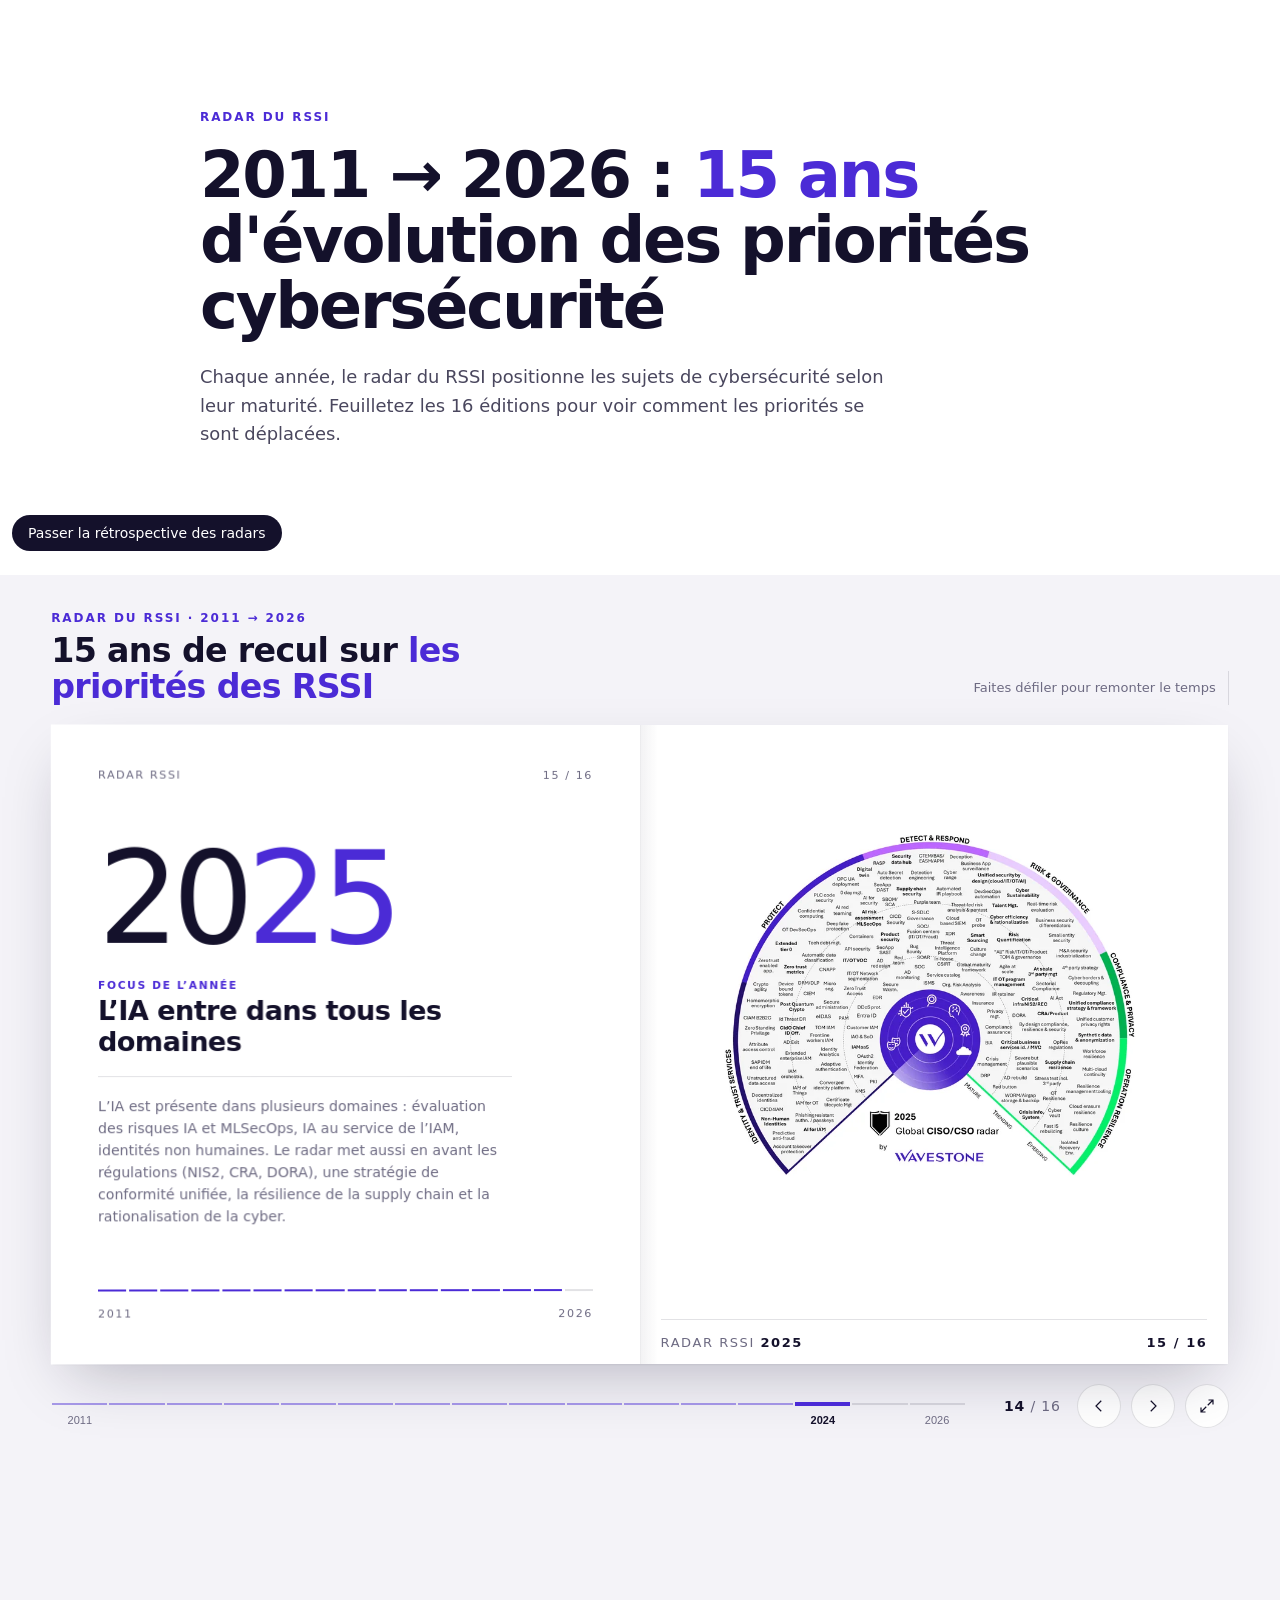
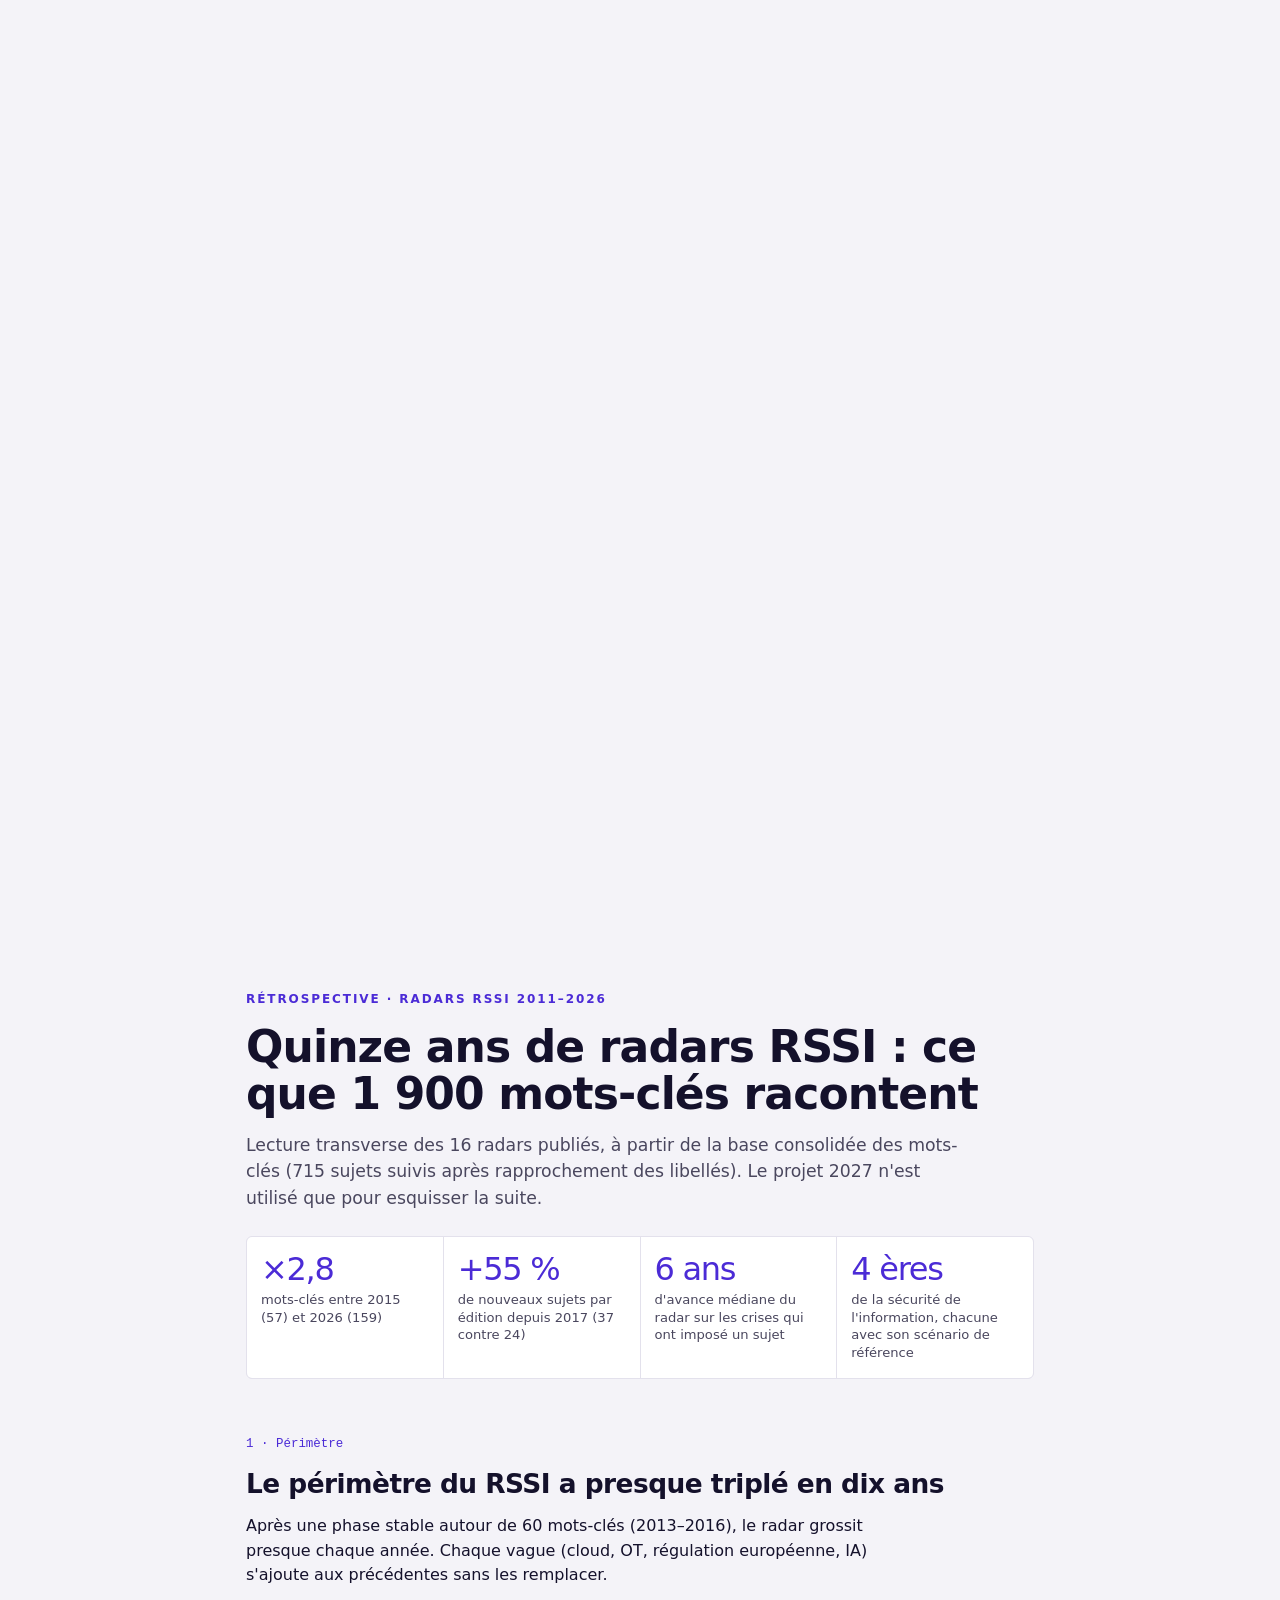
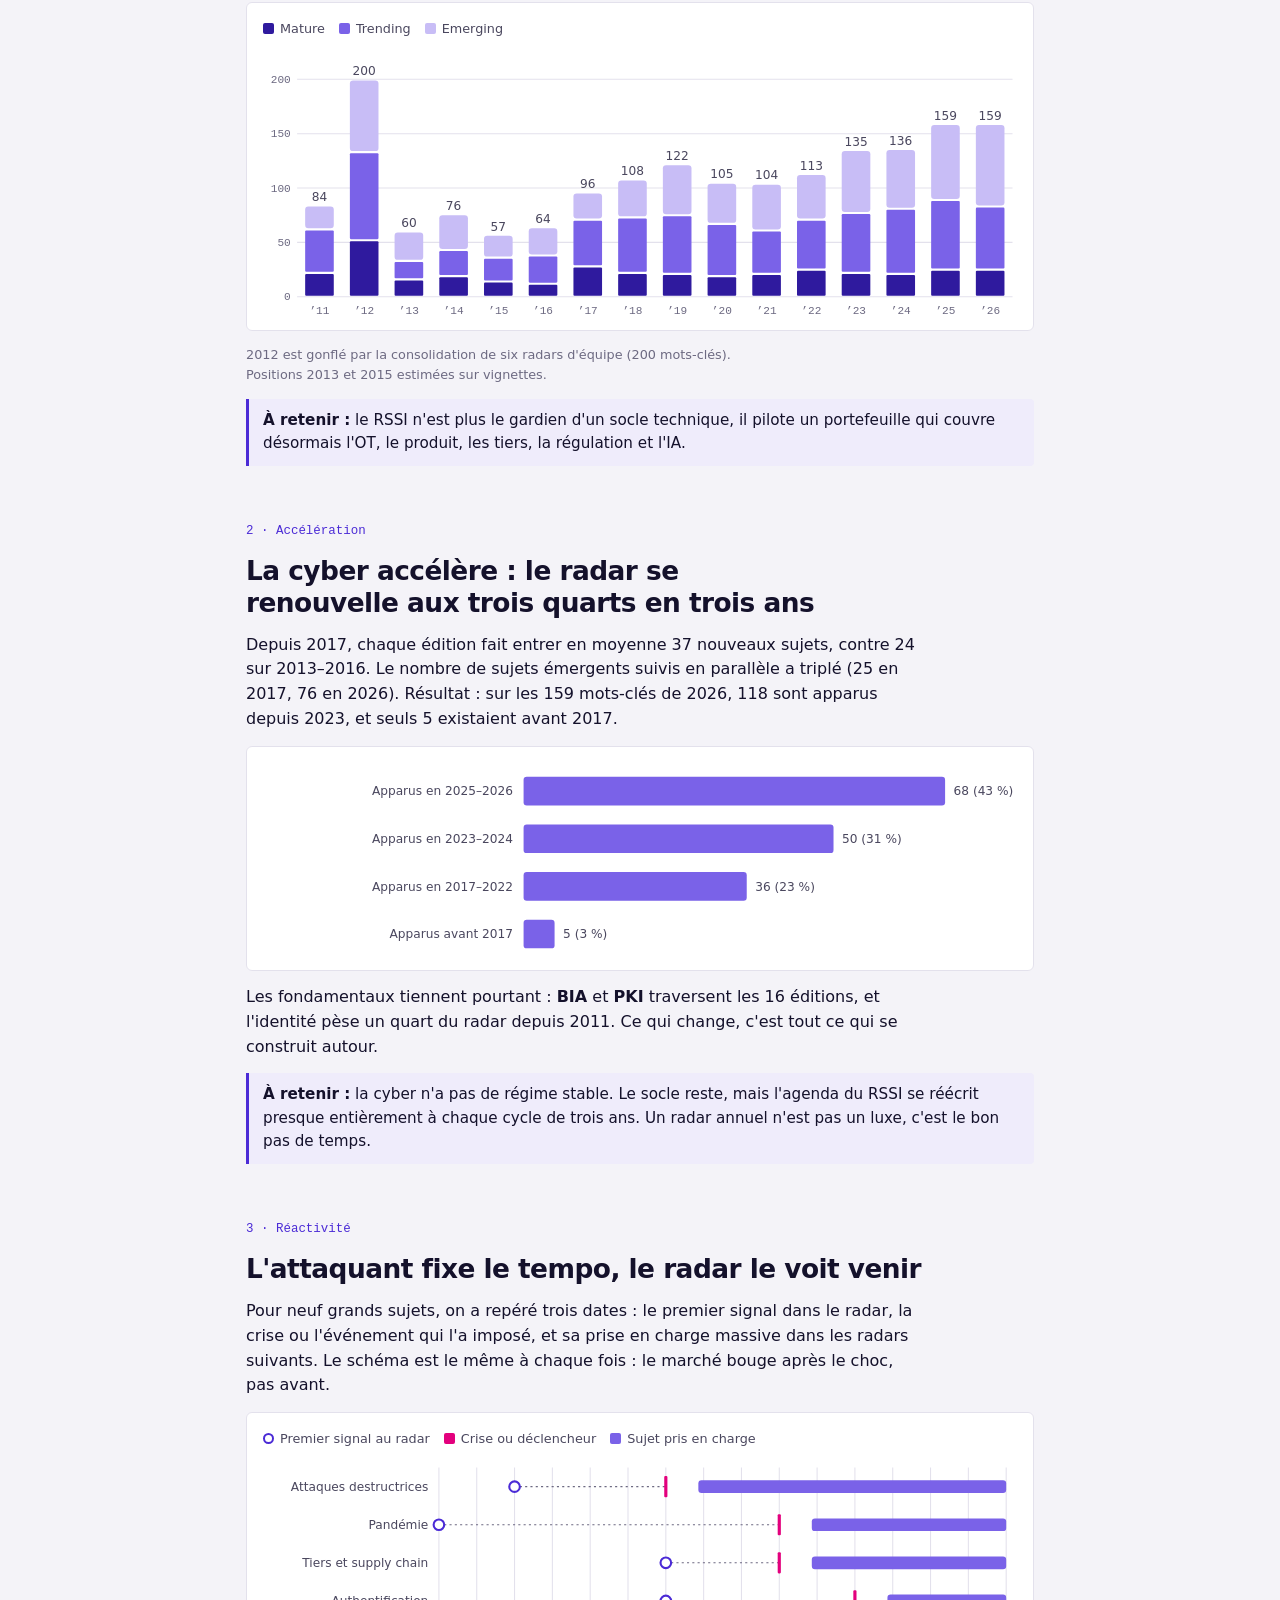
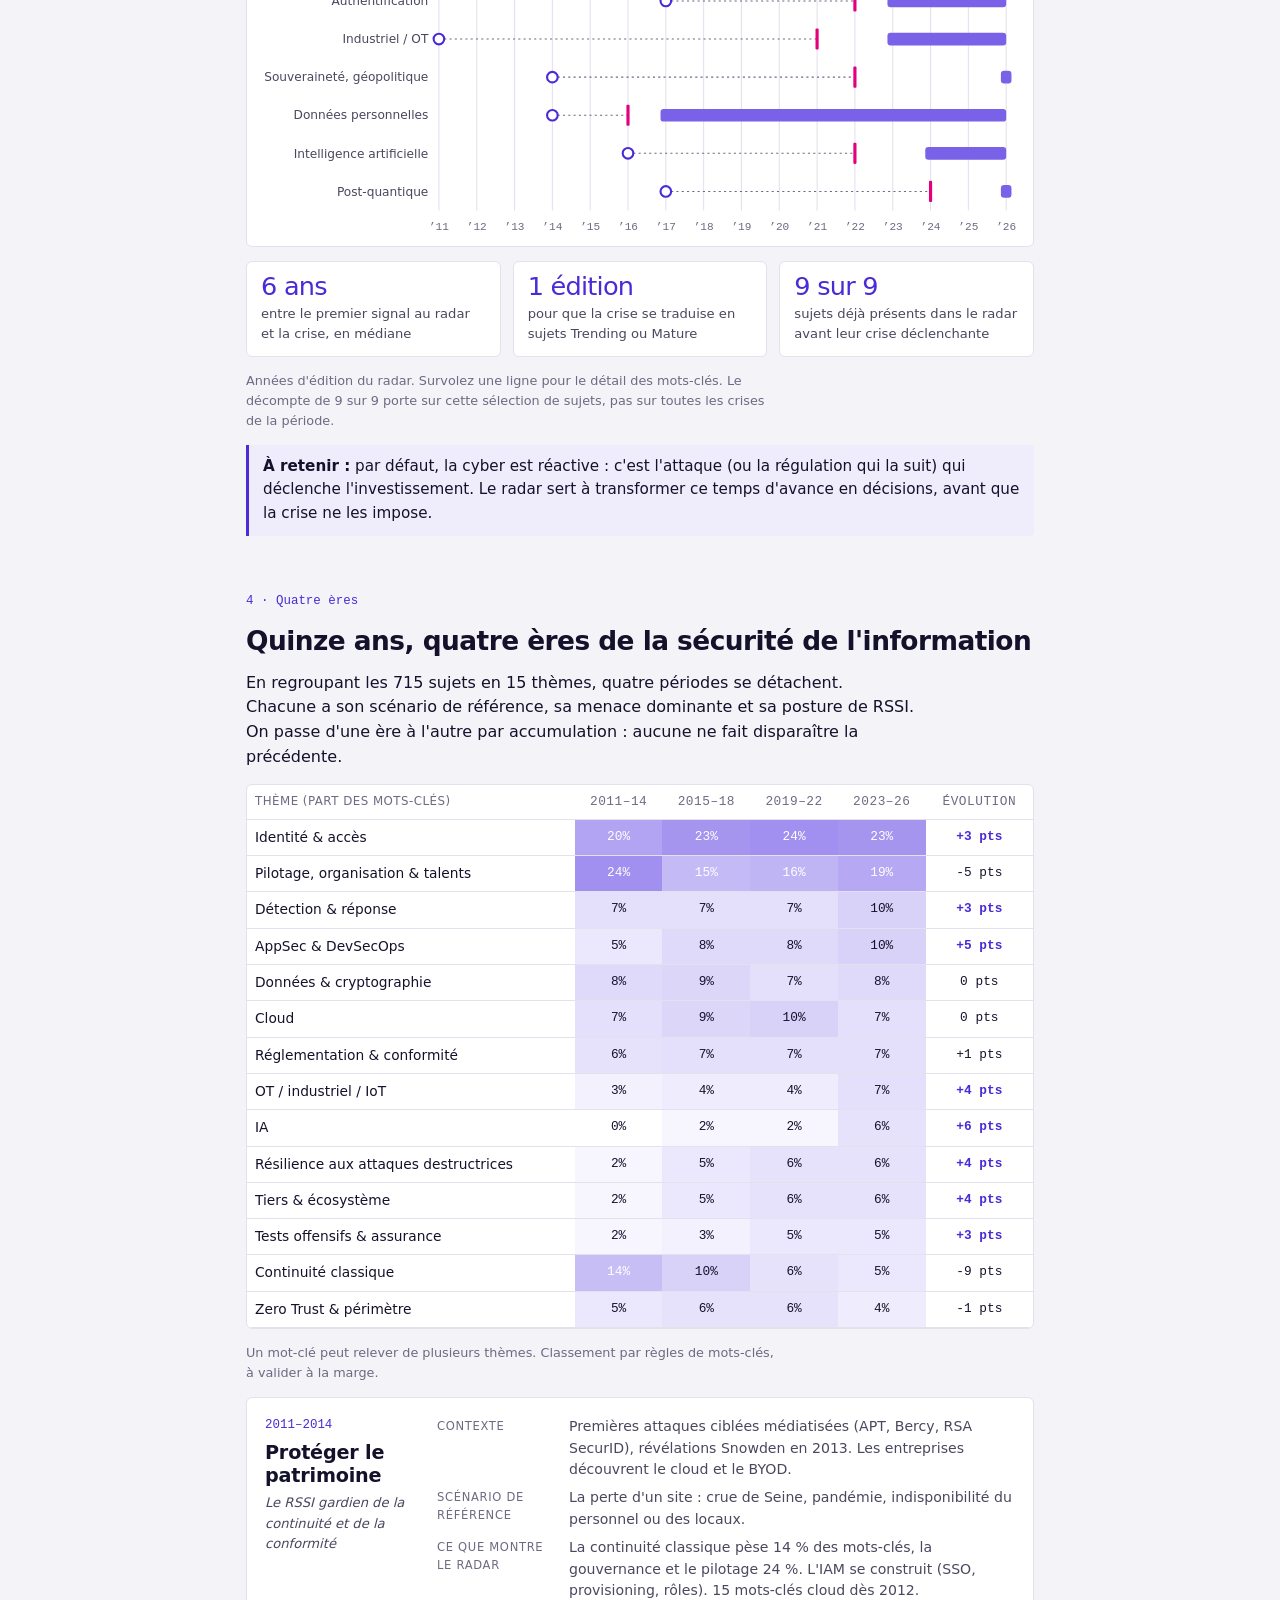
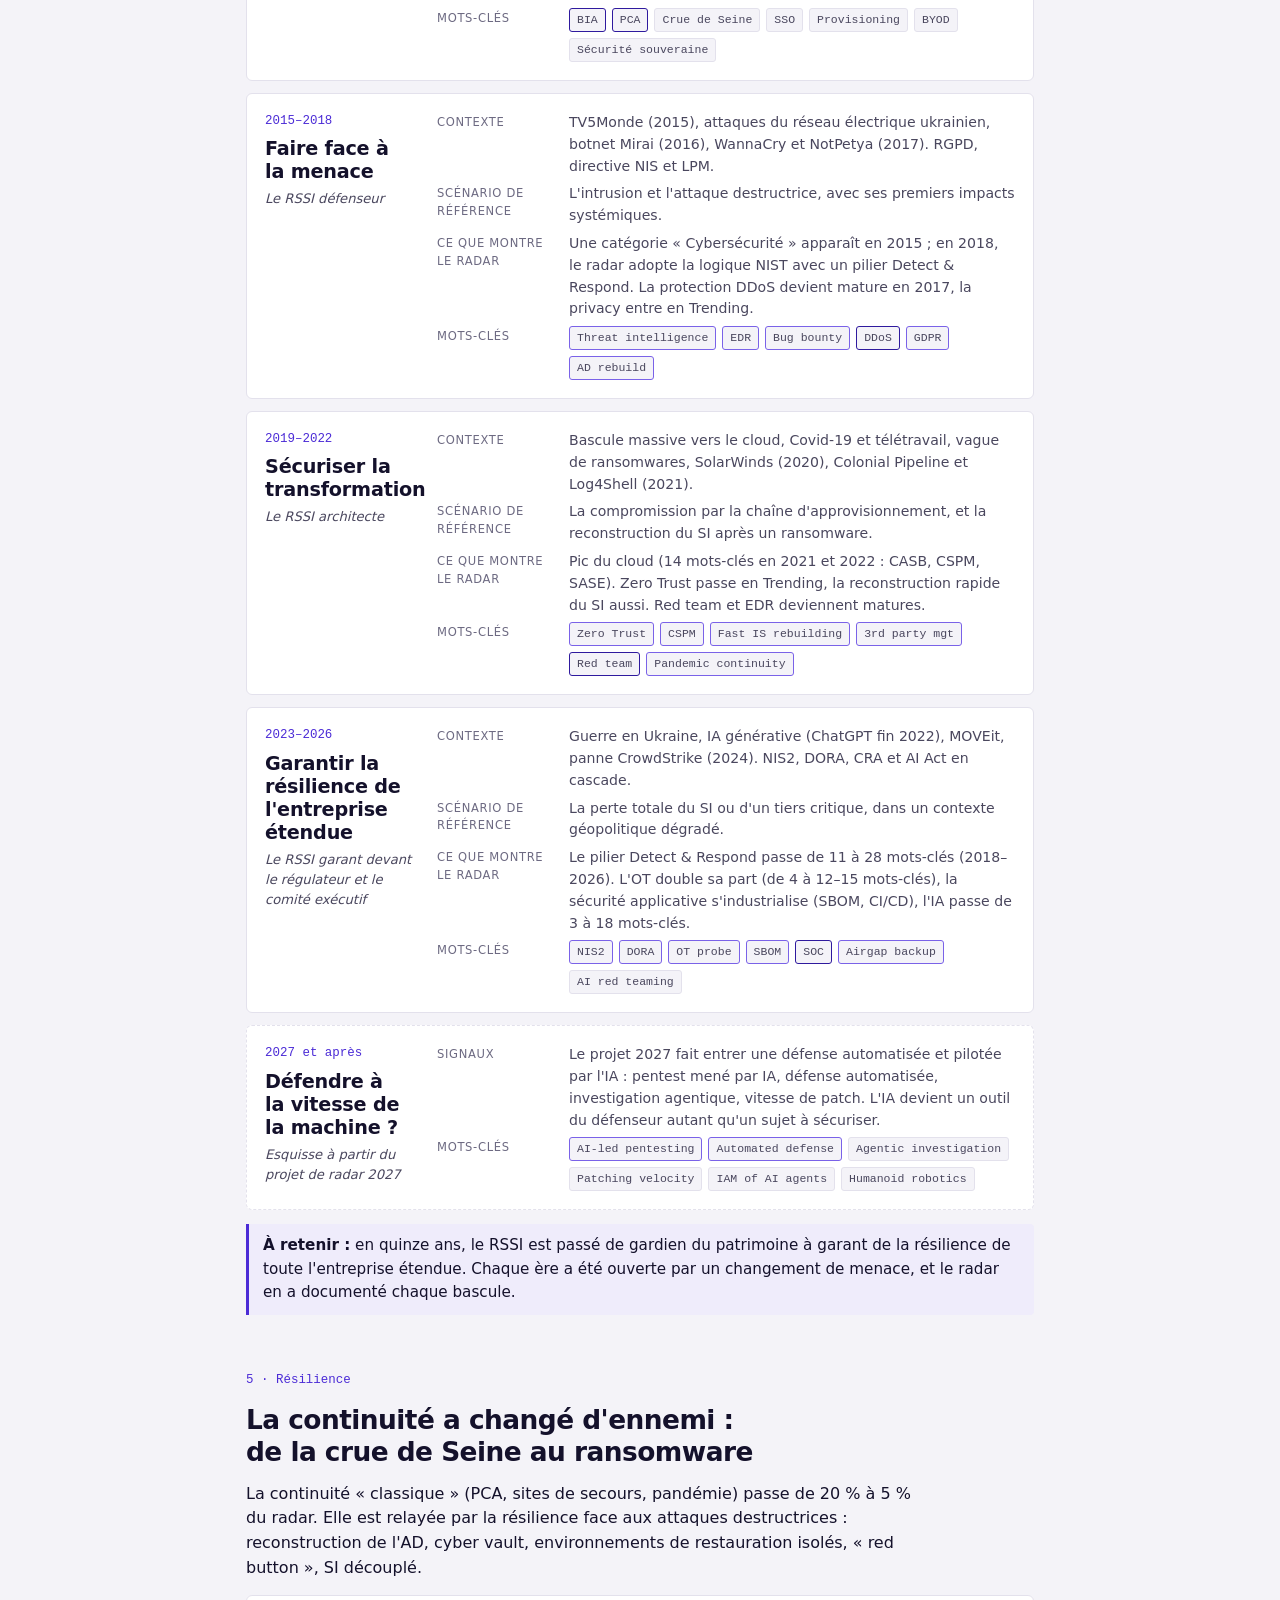
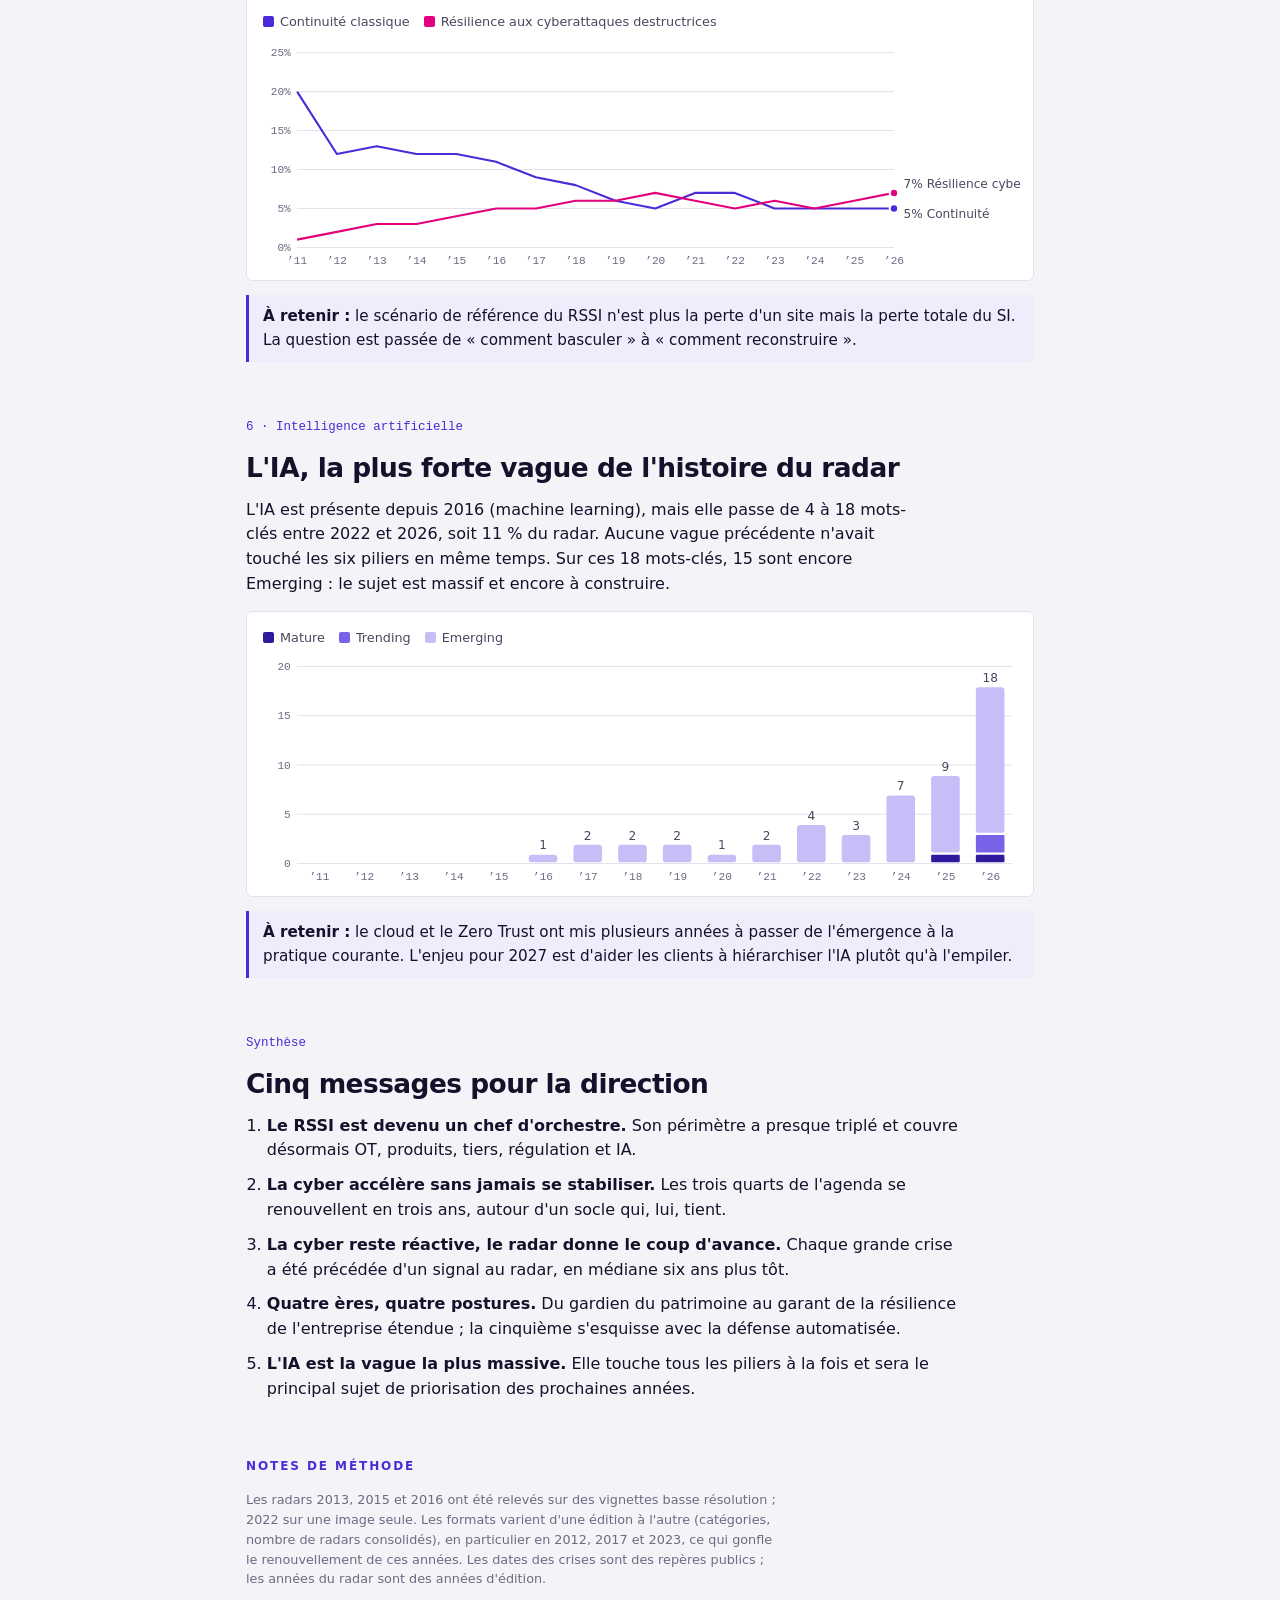
==== commit bbb8761c: "Ajoute l'analyse transverse des 16 radars sous le livre Co-Authored-By: Claude Opus 5.5 <noreply@ant" ====
--- a/index.html
+++ b/index.html
@@ -7,6 +7,7 @@
 <meta name="description" content="16 éditions du radar du RSSI, de 2011 à 2026 : feuilletez 15 ans d'évolution des priorités de cybersécurité.">
 <link rel="preload" as="image" href="images/radar-2011.webp" imagesrcset="images/radar-2011-900.webp 900w, images/radar-2011.webp 1800w" imagesizes="(max-width: 760px) 92vw, 48vw" fetchpriority="high">
 <link rel="stylesheet" href="radar-book.css">
+<link rel="stylesheet" href="retro.css">
 <style>
   :root { color-scheme: light; }
   body { margin: 0; font-family: system-ui, -apple-system, "Segoe UI", Roboto, Helvetica, Arial, sans-serif; color: #14112b; background: #fff; }
@@ -250,6 +251,156 @@
 <div id="apres-radars" tabindex="-1"></div>
 <!-- ===== Radar Book : fin du bloc ===== -->
 
+<section class="retro" id="analyse" aria-labelledby="retro-title">
+<div class="retro__wrap">
+<header class="retro__head">
+  <div class="eyebrow">Rétrospective · Radars RSSI 2011–2026</div>
+  <h2 id="retro-title">Quinze ans de radars RSSI : ce que 1 900 mots-clés racontent</h2>
+  <p class="lede">Lecture transverse des 16 radars publiés, à partir de la base consolidée des mots-clés (715 sujets suivis après rapprochement des libellés). Le projet 2027 n'est utilisé que pour esquisser la suite.</p>
+  <div class="kpis">
+    <div class="kpi"><b>×2,8</b><span>mots-clés entre 2015 (57) et 2026 (159)</span></div>
+    <div class="kpi"><b>+55 %</b><span>de nouveaux sujets par édition depuis 2017 (37 contre 24)</span></div>
+    <div class="kpi"><b>6 ans</b><span>d'avance médiane du radar sur les crises qui ont imposé un sujet</span></div>
+    <div class="kpi"><b>4 ères</b><span>de la sécurité de l'information, chacune avec son scénario de référence</span></div>
+  </div>
+</header>
+
+<section>
+  <span class="num">1 · Périmètre</span>
+  <h3>Le périmètre du RSSI a presque triplé en dix ans</h3>
+  <p>Après une phase stable autour de 60 mots-clés (2013–2016), le radar grossit presque chaque année. Chaque vague (cloud, OT, régulation européenne, IA) s'ajoute aux précédentes sans les remplacer.</p>
+  <div class="chart"><div class="legend"><span><i style="background:var(--m-m)"></i>Mature</span><span><i style="background:var(--m-t)"></i>Trending</span><span><i style="background:var(--m-e)"></i>Emerging</span></div><svg id="retro-c1" viewBox="0 0 720 260" role="img" aria-label="Nombre de mots-clés par année et par niveau de maturité"></svg></div>
+  <p class="note">2012 est gonflé par la consolidation de six radars d'équipe (200 mots-clés). Positions 2013 et 2015 estimées sur vignettes.</p>
+  <div class="take"><b>À retenir :</b> le RSSI n'est plus le gardien d'un socle technique, il pilote un portefeuille qui couvre désormais l'OT, le produit, les tiers, la régulation et l'IA.</div>
+</section>
+
+<section>
+  <span class="num">2 · Accélération</span>
+  <h3>La cyber accélère : le radar se renouvelle aux trois quarts en trois ans</h3>
+  <p>Depuis 2017, chaque édition fait entrer en moyenne 37 nouveaux sujets, contre 24 sur 2013–2016. Le nombre de sujets émergents suivis en parallèle a triplé (25 en 2017, 76 en 2026). Résultat : sur les 159 mots-clés de 2026, 118 sont apparus depuis 2023, et seuls 5 existaient avant 2017.</p>
+  <div class="chart"><svg id="retro-c3" viewBox="0 0 720 190" role="img" aria-label="Mots-clés du radar 2026 selon leur année d'apparition"></svg></div>
+  <p>Les fondamentaux tiennent pourtant : <b>BIA</b> et <b>PKI</b> traversent les 16 éditions, et l'identité pèse un quart du radar depuis 2011. Ce qui change, c'est tout ce qui se construit autour.</p>
+  <div class="take"><b>À retenir :</b> la cyber n'a pas de régime stable. Le socle reste, mais l'agenda du RSSI se réécrit presque entièrement à chaque cycle de trois ans. Un radar annuel n'est pas un luxe, c'est le bon pas de temps.</div>
+</section>
+
+<section>
+  <span class="num">3 · Réactivité</span>
+  <h3>L'attaquant fixe le tempo, le radar le voit venir</h3>
+  <p>Pour neuf grands sujets, on a repéré trois dates : le premier signal dans le radar, la crise ou l'événement qui l'a imposé, et sa prise en charge massive dans les radars suivants. Le schéma est le même à chaque fois : le marché bouge après le choc, pas avant.</p>
+  <div class="chart"><div class="legend"><span><i style="background:transparent;border:2px solid var(--accent);border-radius:50%"></i>Premier signal au radar</span><span><i style="background:var(--s2)"></i>Crise ou déclencheur</span><span><i style="background:var(--m-t)"></i>Sujet pris en charge</span></div><svg id="retro-c5" viewBox="0 0 720 360" role="img" aria-label="Chronologie : premier signal, crise, prise en charge, pour neuf sujets"></svg></div>
+  <div class="lag">
+    <div><b>6 ans</b><span>entre le premier signal au radar et la crise, en médiane</span></div>
+    <div><b>1 édition</b><span>pour que la crise se traduise en sujets Trending ou Mature</span></div>
+    <div><b>9 sur 9</b><span>sujets déjà présents dans le radar avant leur crise déclenchante</span></div>
+  </div>
+  <p class="note">Années d'édition du radar. Survolez une ligne pour le détail des mots-clés. Le décompte de 9 sur 9 porte sur cette sélection de sujets, pas sur toutes les crises de la période.</p>
+  <div class="take"><b>À retenir :</b> par défaut, la cyber est réactive : c'est l'attaque (ou la régulation qui la suit) qui déclenche l'investissement. Le radar sert à transformer ce temps d'avance en décisions, avant que la crise ne les impose.</div>
+</section>
+
+<section>
+  <span class="num">4 · Quatre ères</span>
+  <h3>Quinze ans, quatre ères de la sécurité de l'information</h3>
+  <p>En regroupant les 715 sujets en 15 thèmes, quatre périodes se détachent. Chacune a son scénario de référence, sa menace dominante et sa posture de RSSI. On passe d'une ère à l'autre par accumulation : aucune ne fait disparaître la précédente.</p>
+  <div class="tbl"><table id="retro-heat">
+    <thead><tr><th>Thème (part des mots-clés)</th><th class="c">2011–14</th><th class="c">2015–18</th><th class="c">2019–22</th><th class="c">2023–26</th><th class="c">Évolution</th></tr></thead>
+    <tbody></tbody></table></div>
+  <p class="note">Un mot-clé peut relever de plusieurs thèmes. Classement par règles de mots-clés, à valider à la marge.</p>
+
+  <div class="eras-stack">
+    <article class="era2">
+      <div class="side"><span class="yrs">2011–2014</span><h4>Protéger le patrimoine</h4><span class="role">Le RSSI gardien de la continuité et de la conformité</span></div>
+      <div class="main">
+        <dl>
+          <dt>Contexte</dt><dd>Premières attaques ciblées médiatisées (APT, Bercy, RSA SecurID), révélations Snowden en 2013. Les entreprises découvrent le cloud et le BYOD.</dd>
+          <dt>Scénario de référence</dt><dd>La perte d'un site : crue de Seine, pandémie, indisponibilité du personnel ou des locaux.</dd>
+          <dt>Ce que montre le radar</dt><dd>La continuité classique pèse 14 % des mots-clés, la gouvernance et le pilotage 24 %. L'IAM se construit (SSO, provisioning, rôles). 15 mots-clés cloud dès 2012.</dd>
+          <dt>Mots-clés</dt><dd class="chips"><span class="chip m">BIA</span><span class="chip m">PCA</span><span class="chip">Crue de Seine</span><span class="chip">SSO</span><span class="chip">Provisioning</span><span class="chip">BYOD</span><span class="chip">Sécurité souveraine</span></dd>
+        </dl>
+      </div>
+    </article>
+    <article class="era2">
+      <div class="side"><span class="yrs">2015–2018</span><h4>Faire face à la menace</h4><span class="role">Le RSSI défenseur</span></div>
+      <div class="main">
+        <dl>
+          <dt>Contexte</dt><dd>TV5Monde (2015), attaques du réseau électrique ukrainien, botnet Mirai (2016), WannaCry et NotPetya (2017). RGPD, directive NIS et LPM.</dd>
+          <dt>Scénario de référence</dt><dd>L'intrusion et l'attaque destructrice, avec ses premiers impacts systémiques.</dd>
+          <dt>Ce que montre le radar</dt><dd>Une catégorie « Cybersécurité » apparaît en 2015 ; en 2018, le radar adopte la logique NIST avec un pilier Detect &amp; Respond. La protection DDoS devient mature en 2017, la privacy entre en Trending.</dd>
+          <dt>Mots-clés</dt><dd class="chips"><span class="chip t">Threat intelligence</span><span class="chip t">EDR</span><span class="chip t">Bug bounty</span><span class="chip m">DDoS</span><span class="chip t">GDPR</span><span class="chip t">AD rebuild</span></dd>
+        </dl>
+      </div>
+    </article>
+    <article class="era2">
+      <div class="side"><span class="yrs">2019–2022</span><h4>Sécuriser la transformation</h4><span class="role">Le RSSI architecte</span></div>
+      <div class="main">
+        <dl>
+          <dt>Contexte</dt><dd>Bascule massive vers le cloud, Covid-19 et télétravail, vague de ransomwares, SolarWinds (2020), Colonial Pipeline et Log4Shell (2021).</dd>
+          <dt>Scénario de référence</dt><dd>La compromission par la chaîne d'approvisionnement, et la reconstruction du SI après un ransomware.</dd>
+          <dt>Ce que montre le radar</dt><dd>Pic du cloud (14 mots-clés en 2021 et 2022 : CASB, CSPM, SASE). Zero Trust passe en Trending, la reconstruction rapide du SI aussi. Red team et EDR deviennent matures.</dd>
+          <dt>Mots-clés</dt><dd class="chips"><span class="chip t">Zero Trust</span><span class="chip t">CSPM</span><span class="chip t">Fast IS rebuilding</span><span class="chip t">3rd party mgt</span><span class="chip m">Red team</span><span class="chip t">Pandemic continuity</span></dd>
+        </dl>
+      </div>
+    </article>
+    <article class="era2">
+      <div class="side"><span class="yrs">2023–2026</span><h4>Garantir la résilience de l'entreprise étendue</h4><span class="role">Le RSSI garant devant le régulateur et le comité exécutif</span></div>
+      <div class="main">
+        <dl>
+          <dt>Contexte</dt><dd>Guerre en Ukraine, IA générative (ChatGPT fin 2022), MOVEit, panne CrowdStrike (2024). NIS2, DORA, CRA et AI Act en cascade.</dd>
+          <dt>Scénario de référence</dt><dd>La perte totale du SI ou d'un tiers critique, dans un contexte géopolitique dégradé.</dd>
+          <dt>Ce que montre le radar</dt><dd>Le pilier Detect &amp; Respond passe de 11 à 28 mots-clés (2018–2026). L'OT double sa part (de 4 à 12–15 mots-clés), la sécurité applicative s'industrialise (SBOM, CI/CD), l'IA passe de 3 à 18 mots-clés.</dd>
+          <dt>Mots-clés</dt><dd class="chips"><span class="chip t">NIS2</span><span class="chip t">DORA</span><span class="chip t">OT probe</span><span class="chip t">SBOM</span><span class="chip m">SOC</span><span class="chip t">Airgap backup</span><span class="chip">AI red teaming</span></dd>
+        </dl>
+      </div>
+    </article>
+    <article class="era2 next">
+      <div class="side"><span class="yrs">2027 et après</span><h4>Défendre à la vitesse de la machine ?</h4><span class="role">Esquisse à partir du projet de radar 2027</span></div>
+      <div class="main">
+        <dl>
+          <dt>Signaux</dt><dd>Le projet 2027 fait entrer une défense automatisée et pilotée par l'IA : pentest mené par IA, défense automatisée, investigation agentique, vitesse de patch. L'IA devient un outil du défenseur autant qu'un sujet à sécuriser.</dd>
+          <dt>Mots-clés</dt><dd class="chips"><span class="chip t">AI-led pentesting</span><span class="chip t">Automated defense</span><span class="chip">Agentic investigation</span><span class="chip">Patching velocity</span><span class="chip">IAM of AI agents</span><span class="chip">Humanoid robotics</span></dd>
+        </dl>
+      </div>
+    </article>
+  </div>
+  <div class="take"><b>À retenir :</b> en quinze ans, le RSSI est passé de gardien du patrimoine à garant de la résilience de toute l'entreprise étendue. Chaque ère a été ouverte par un changement de menace, et le radar en a documenté chaque bascule.</div>
+</section>
+
+<section>
+  <span class="num">5 · Résilience</span>
+  <h3>La continuité a changé d'ennemi : de la crue de Seine au ransomware</h3>
+  <p>La continuité « classique » (PCA, sites de secours, pandémie) passe de 20 % à 5 % du radar. Elle est relayée par la résilience face aux attaques destructrices : reconstruction de l'AD, cyber vault, environnements de restauration isolés, « red button », SI découplé.</p>
+  <div class="chart"><div class="legend"><span><i style="background:var(--s1)"></i>Continuité classique</span><span><i style="background:var(--s2)"></i>Résilience aux cyberattaques destructrices</span></div><svg id="retro-c6" viewBox="0 0 720 220" role="img" aria-label="Part de la continuité classique et de la résilience cyber dans le radar"></svg></div>
+  <div class="take"><b>À retenir :</b> le scénario de référence du RSSI n'est plus la perte d'un site mais la perte totale du SI. La question est passée de « comment basculer » à « comment reconstruire ».</div>
+</section>
+
+<section>
+  <span class="num">6 · Intelligence artificielle</span>
+  <h3>L'IA, la plus forte vague de l'histoire du radar</h3>
+  <p>L'IA est présente depuis 2016 (machine learning), mais elle passe de 4 à 18 mots-clés entre 2022 et 2026, soit 11 % du radar. Aucune vague précédente n'avait touché les six piliers en même temps. Sur ces 18 mots-clés, 15 sont encore Emerging : le sujet est massif et encore à construire.</p>
+  <div class="chart"><div class="legend"><span><i style="background:var(--m-m)"></i>Mature</span><span><i style="background:var(--m-t)"></i>Trending</span><span><i style="background:var(--m-e)"></i>Emerging</span></div><svg id="retro-c7" viewBox="0 0 720 220" role="img" aria-label="Mots-clés IA par année et niveau de maturité"></svg></div>
+  <div class="take"><b>À retenir :</b> le cloud et le Zero Trust ont mis plusieurs années à passer de l'émergence à la pratique courante. L'enjeu pour 2027 est d'aider les clients à hiérarchiser l'IA plutôt qu'à l'empiler.</div>
+</section>
+
+<section>
+  <span class="num">Synthèse</span>
+  <h3>Cinq messages pour la direction</h3>
+  <ol class="msg">
+    <li><b>Le RSSI est devenu un chef d'orchestre.</b> Son périmètre a presque triplé et couvre désormais OT, produits, tiers, régulation et IA.</li>
+    <li><b>La cyber accélère sans jamais se stabiliser.</b> Les trois quarts de l'agenda se renouvellent en trois ans, autour d'un socle qui, lui, tient.</li>
+    <li><b>La cyber reste réactive, le radar donne le coup d'avance.</b> Chaque grande crise a été précédée d'un signal au radar, en médiane six ans plus tôt.</li>
+    <li><b>Quatre ères, quatre postures.</b> Du gardien du patrimoine au garant de la résilience de l'entreprise étendue ; la cinquième s'esquisse avec la défense automatisée.</li>
+    <li><b>L'IA est la vague la plus massive.</b> Elle touche tous les piliers à la fois et sera le principal sujet de priorisation des prochaines années.</li>
+  </ol>
+</section>
+
+<section>
+  <span class="eyebrow">Notes de méthode</span>
+  <p class="note">Les radars 2013, 2015 et 2016 ont été relevés sur des vignettes basse résolution ; 2022 sur une image seule. Les formats varient d'une édition à l'autre (catégories, nombre de radars consolidés), en particulier en 2012, 2017 et 2023, ce qui gonfle le renouvellement de ces années. Les dates des crises sont des repères publics ; les années du radar sont des années d'édition.</p>
+</section>
+</div>
+<div class="retro-tip" id="retro-tip" hidden></div>
+</section>
+
+
     <section class="outro">
       <p class="tag">Et maintenant ?</p>
       <h2>Le radar 2026 donne le cap des prochaines années.</h2>
@@ -257,5 +408,6 @@
     </section>
   </main>
 <script src="radar-book.js" defer></script>
+<script src="retro.js" defer></script>
 </body>
 </html>
--- a/retro.css
+++ b/retro.css
@@ -0,0 +1,80 @@
+/* ==========================================================================
+   Analyse transverse des radars RSSI — section placée sous le livre.
+   Tout est limité à .retro pour ne rien imposer à la page hôte ni au livre.
+   ========================================================================== */
+.retro {
+  --r-bg: #f4f3f8; --r-surface: #ffffff; --r-ink: #14112b; --r-ink-2: #4a475e; --r-muted: #6d6a82; --r-rule: #e3e1ec;
+  --r-accent: #4b2bd6;
+  --m-m: #2f1a9e; --m-t: #7a62e8; --m-e: #c8bdf6;   /* maturité : mature → trending → emerging */
+  --s1: #4b2bd6; --s2: #e3007d; --r-hl: #efecfb;
+  --r-body: inherit;
+  /* alias utilisés par les graphiques (retro.js) et le balisage */
+  --bg: var(--r-bg); --surface: var(--r-surface); --ink: var(--r-ink); --ink-2: var(--r-ink-2);
+  --muted: var(--r-muted); --rule: var(--r-rule); --accent: var(--r-accent); --hl: var(--r-hl);
+  --r-mono: ui-monospace, "SF Mono", Menlo, Consolas, monospace;
+  background: var(--r-bg); color: var(--r-ink); font-family: var(--r-body); font-size: 16px; line-height: 1.55;
+}
+.retro *, .retro *::before, .retro *::after { box-sizing: border-box; }
+.retro__wrap {
+  max-width: 820px; margin: 0 auto; padding: clamp(56px, 10vh, 104px) 16px clamp(64px, 10vh, 112px);
+  display: flex; flex-direction: column; gap: 56px;
+}
+.retro h2, .retro h3 { font-weight: 600; text-wrap: balance; margin: 0; letter-spacing: -.02em; }
+.retro h2 { font-size: clamp(1.9rem, 4.4vw, 2.75rem); line-height: 1.08; }
+.retro h3 { font-size: clamp(1.3rem, 2.6vw, 1.65rem); line-height: 1.2; }
+.retro p { margin: 0; max-width: 66ch; }
+.retro .eyebrow { font-size: 12px; font-weight: 600; letter-spacing: .16em; text-transform: uppercase; color: var(--r-accent); }
+.retro__head { display: flex; flex-direction: column; gap: 14px; }
+.retro .lede { font-size: 1.08rem; color: var(--r-ink-2); }
+.retro .kpis { display: grid; grid-template-columns: repeat(4, 1fr); gap: 1px; background: var(--r-rule); border: 1px solid var(--r-rule); border-radius: 6px; overflow: hidden; margin-top: 10px; }
+.retro .kpi { background: var(--r-surface); padding: 16px 14px; display: flex; flex-direction: column; gap: 6px; min-width: 0; }
+.retro .kpi b { font-size: 2rem; font-weight: 300; letter-spacing: -.04em; line-height: 1; font-variant-numeric: tabular-nums; color: var(--r-accent); }
+.retro .kpi span { font-size: .82rem; color: var(--r-ink-2); line-height: 1.35; }
+@media (max-width: 640px) { .retro .kpis { grid-template-columns: repeat(2, 1fr); } }
+.retro section { display: flex; flex-direction: column; gap: 14px; }
+.retro .num { font-family: var(--r-mono); font-size: .78rem; color: var(--r-accent); }
+.retro .chart { background: var(--r-surface); border: 1px solid var(--r-rule); border-radius: 6px; padding: 14px 12px 8px; position: relative; overflow-x: auto; }
+.retro .chart svg { display: block; width: 100%; height: auto; min-width: 520px; }
+.retro .chart svg text { font-family: var(--r-mono); font-size: 10.5px; fill: var(--r-muted); }
+.retro .chart svg .lbl { fill: var(--r-ink-2); font-family: var(--r-body); font-size: 11.5px; }
+.retro .legend { display: flex; flex-wrap: wrap; gap: 14px; font-size: .8rem; color: var(--r-ink-2); padding: 2px 4px 8px; }
+.retro .legend i { display: inline-block; width: 11px; height: 11px; border-radius: 2px; margin-right: 6px; vertical-align: -1px; }
+.retro .take { border-left: 3px solid var(--r-accent); background: var(--r-hl); padding: 10px 14px; border-radius: 0 4px 4px 0; font-size: .95rem; max-width: none; }
+.retro .take b { font-weight: 600; }
+.retro .note { font-size: .8rem; color: var(--r-muted); }
+.retro table { border-collapse: collapse; width: 100%; font-size: .86rem; font-variant-numeric: tabular-nums; }
+.retro th, .retro td { padding: 7px 8px; text-align: left; border-bottom: 1px solid var(--r-rule); vertical-align: top; }
+.retro th { font-weight: 500; color: var(--r-muted); font-size: .74rem; letter-spacing: .04em; text-transform: uppercase; }
+.retro td.c, .retro th.c { text-align: center; font-family: var(--r-mono); font-size: .8rem; }
+.retro .tbl { overflow-x: auto; background: var(--r-surface); border: 1px solid var(--r-rule); border-radius: 6px; }
+.retro .tbl table { min-width: 560px; }
+.retro .up { color: var(--r-accent); font-weight: 600; }
+.retro .eras-stack { display: flex; flex-direction: column; gap: 12px; }
+.retro .era2 { background: var(--r-surface); border: 1px solid var(--r-rule); border-radius: 6px; padding: 18px; display: grid; grid-template-columns: 150px 1fr; gap: 6px 22px; }
+@media (max-width: 640px) { .retro .era2 { grid-template-columns: 1fr; } }
+.retro .era2 .side { display: flex; flex-direction: column; gap: 6px; min-width: 0; }
+.retro .era2 .yrs { font-family: var(--r-mono); font-size: .78rem; color: var(--r-accent); }
+.retro .era2 h4 { margin: 0; font-size: 1.2rem; font-weight: 600; line-height: 1.2; letter-spacing: -.01em; text-wrap: balance; }
+.retro .era2 .role { font-size: .82rem; color: var(--r-ink-2); font-style: italic; }
+.retro .era2 .main { display: flex; flex-direction: column; gap: 10px; min-width: 0; }
+.retro .era2 dl { margin: 0; display: grid; grid-template-columns: 120px 1fr; gap: 6px 12px; font-size: .88rem; }
+@media (max-width: 640px) { .retro .era2 dl { grid-template-columns: 1fr; } }
+.retro .era2 dt { font-size: .72rem; text-transform: uppercase; letter-spacing: .06em; color: var(--r-muted); padding-top: 2px; }
+.retro .era2 dd { margin: 0; color: var(--r-ink-2); }
+.retro .chips { display: flex; flex-wrap: wrap; gap: 6px; }
+.retro .chip { font-family: var(--r-mono); font-size: .72rem; padding: 2px 7px; border-radius: 3px; border: 1px solid var(--r-rule); color: var(--r-ink-2); background: var(--r-bg); }
+.retro .chip.m { border-color: var(--m-m); } .retro .chip.t { border-color: var(--m-t); }
+.retro .era2.next { border-style: dashed; }
+.retro .lag { display: grid; grid-template-columns: repeat(3, 1fr); gap: 12px; }
+@media (max-width: 640px) { .retro .lag { grid-template-columns: 1fr; } }
+.retro .lag div { background: var(--r-surface); border: 1px solid var(--r-rule); border-radius: 6px; padding: 12px 14px; display: flex; flex-direction: column; gap: 4px; }
+.retro .lag b { font-size: 1.6rem; font-weight: 300; letter-spacing: -.03em; line-height: 1; color: var(--r-accent); }
+.retro .lag span { font-size: .82rem; color: var(--r-ink-2); }
+.retro ol.msg { margin: 0; padding-left: 1.3em; display: flex; flex-direction: column; gap: 10px; }
+.retro ol.msg li { max-width: 68ch; }
+.retro .hit { fill: transparent; cursor: default; }
+.retro-tip {
+  position: fixed; pointer-events: none; z-index: 50; max-width: 240px;
+  background: #14112b; color: #fff; font-size: .78rem; line-height: 1.35; padding: 6px 9px; border-radius: 4px;
+}
+.retro-tip[hidden] { display: none; }
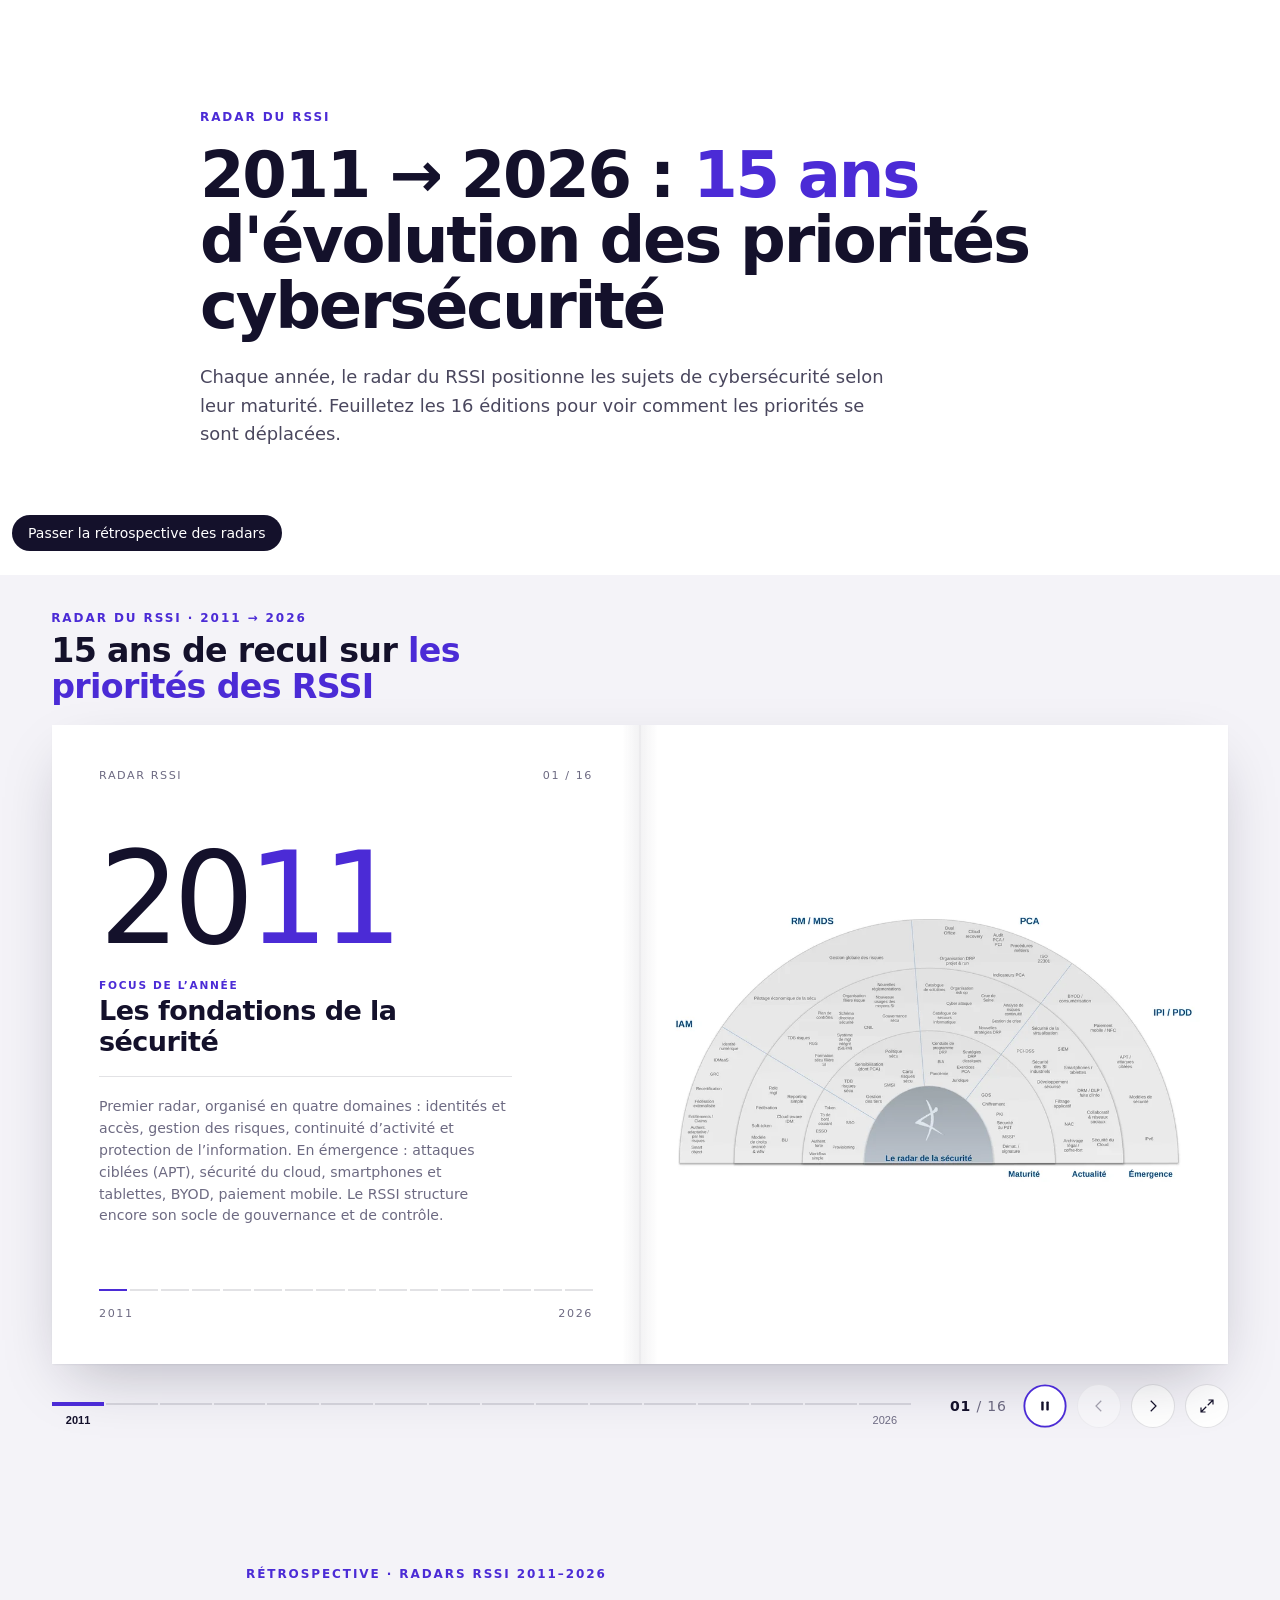
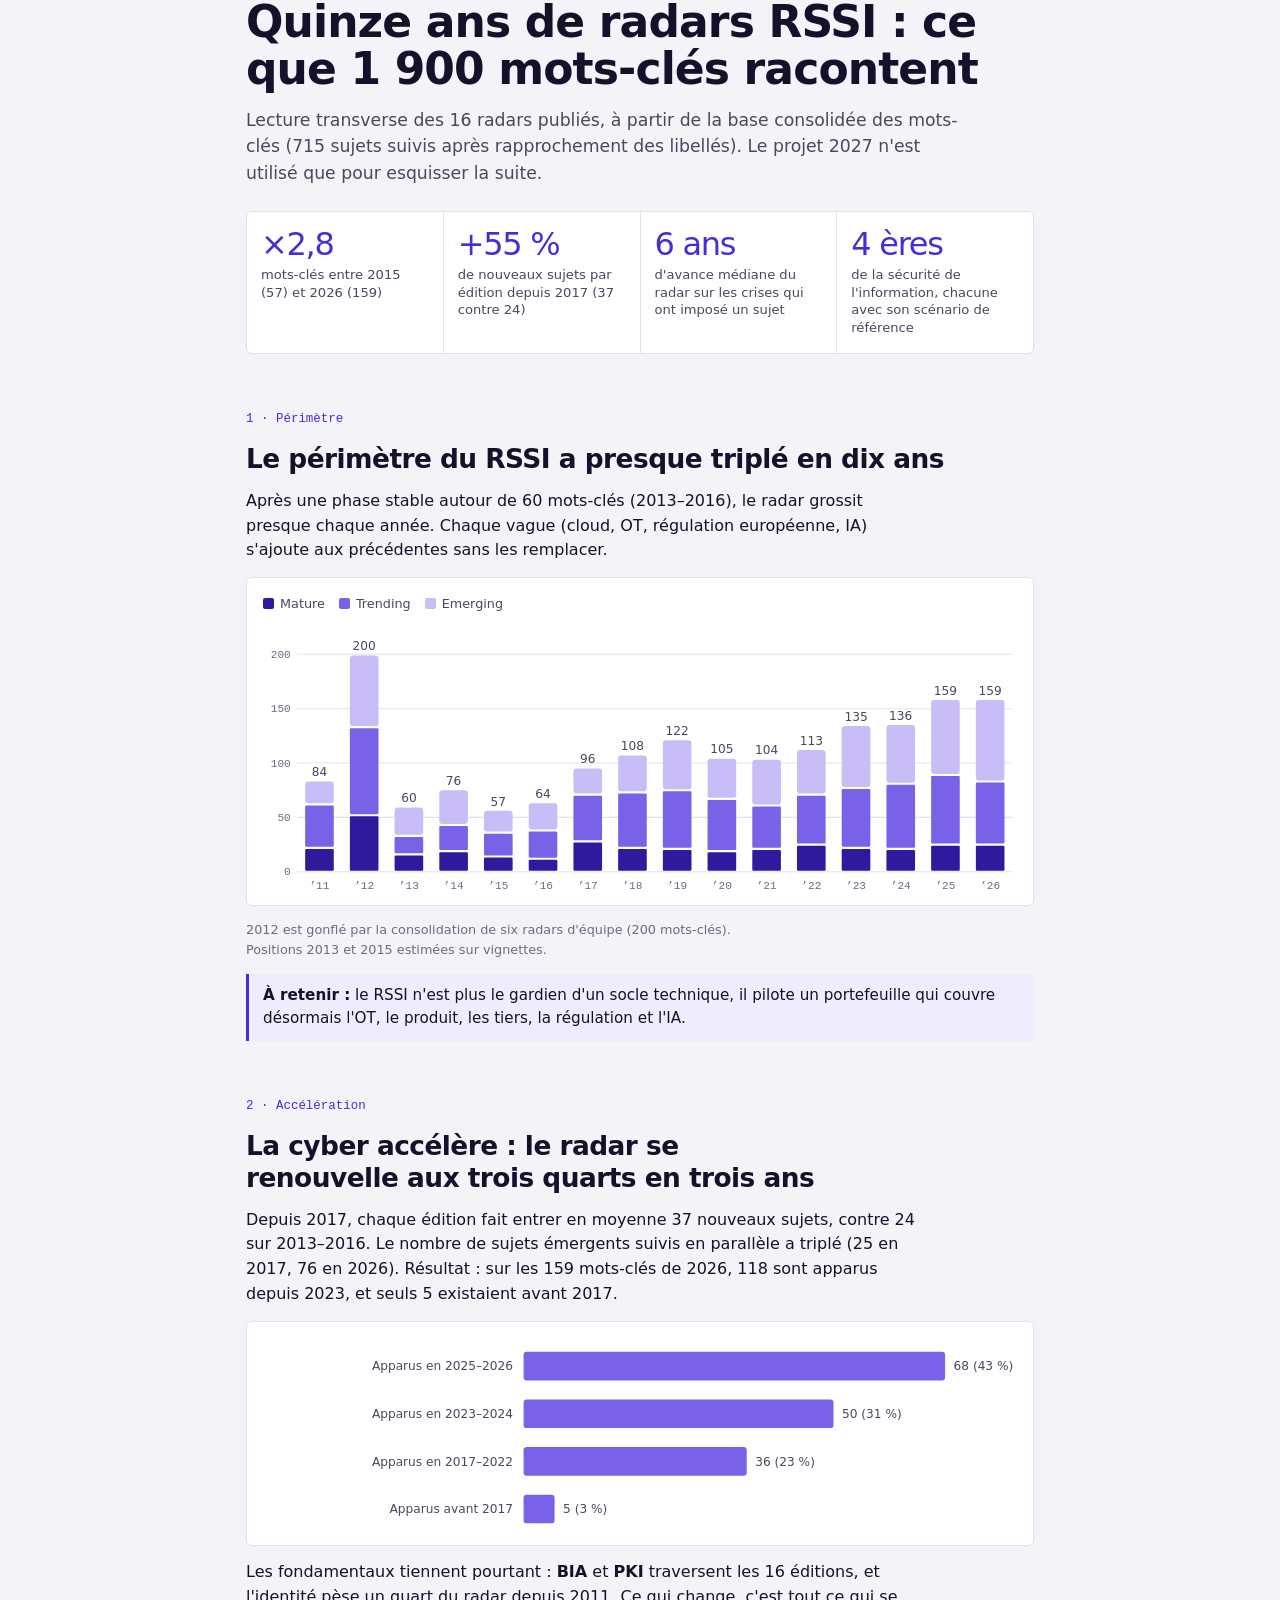
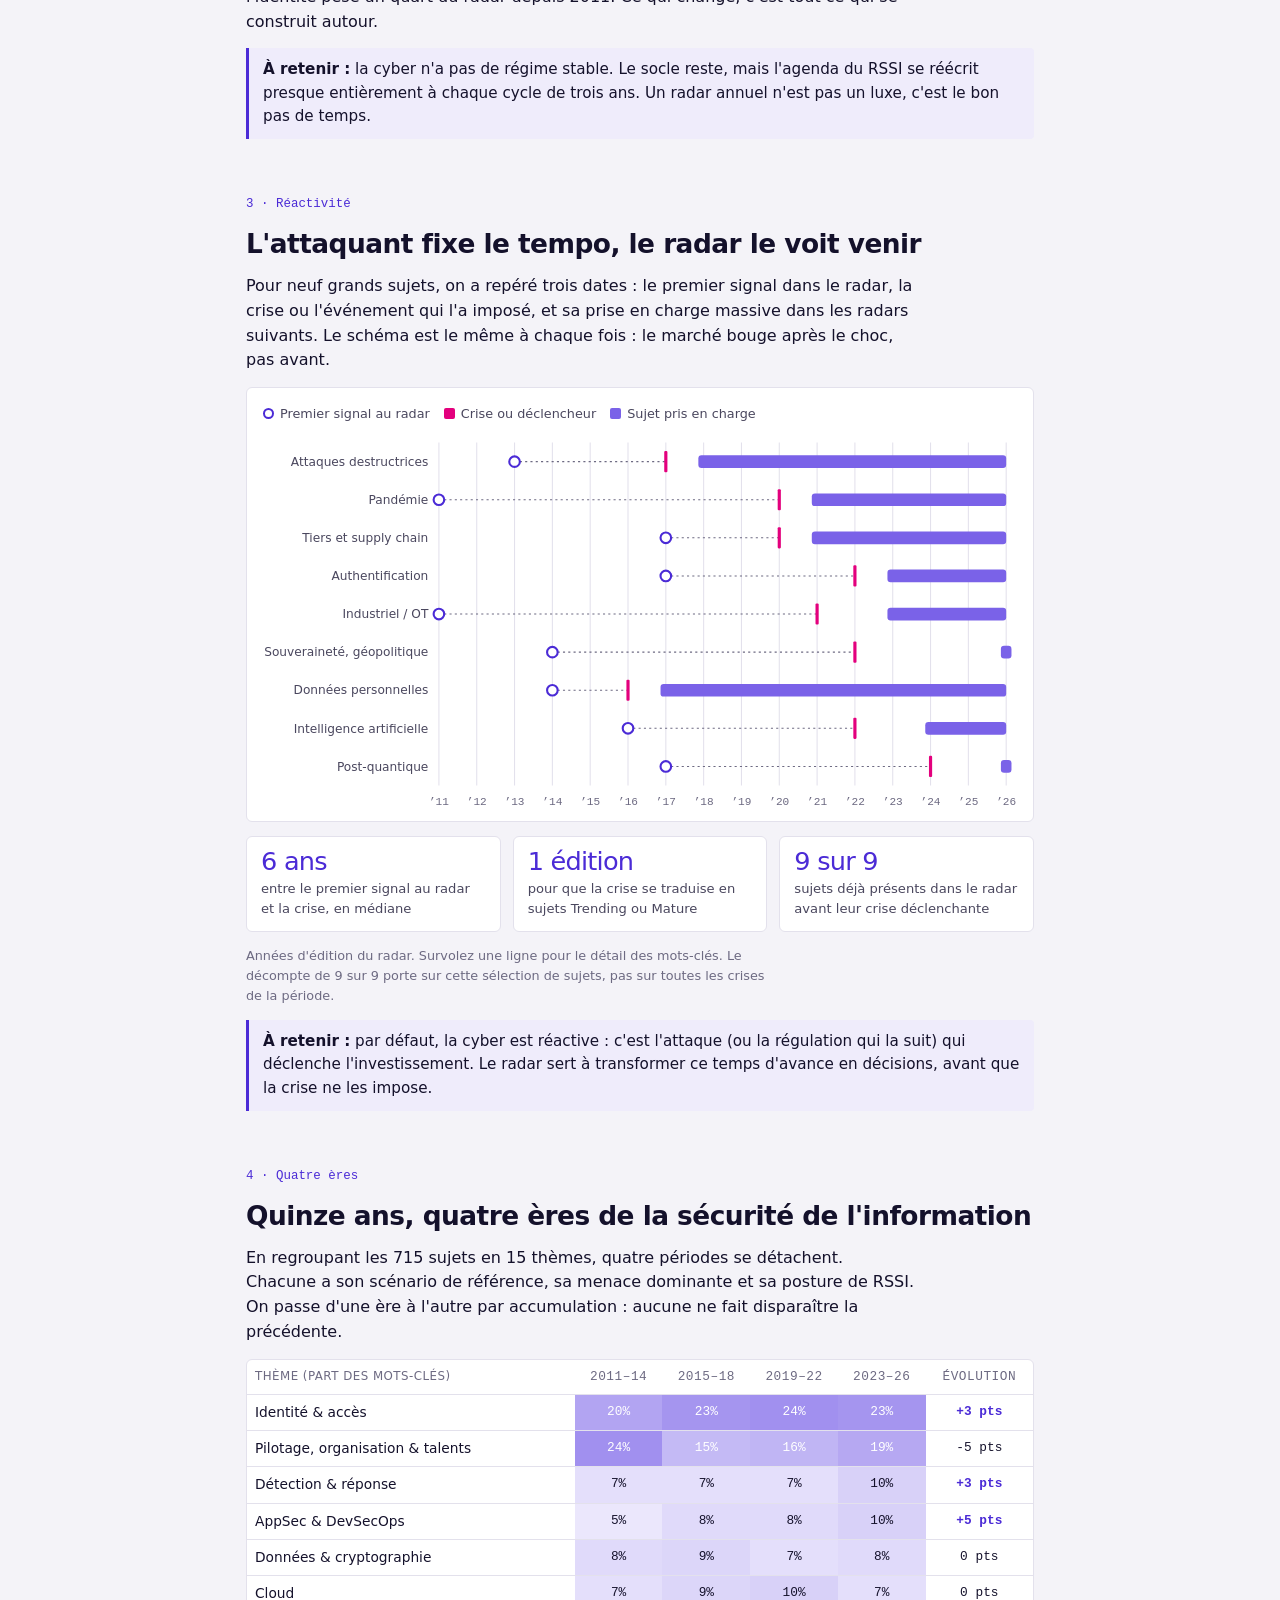
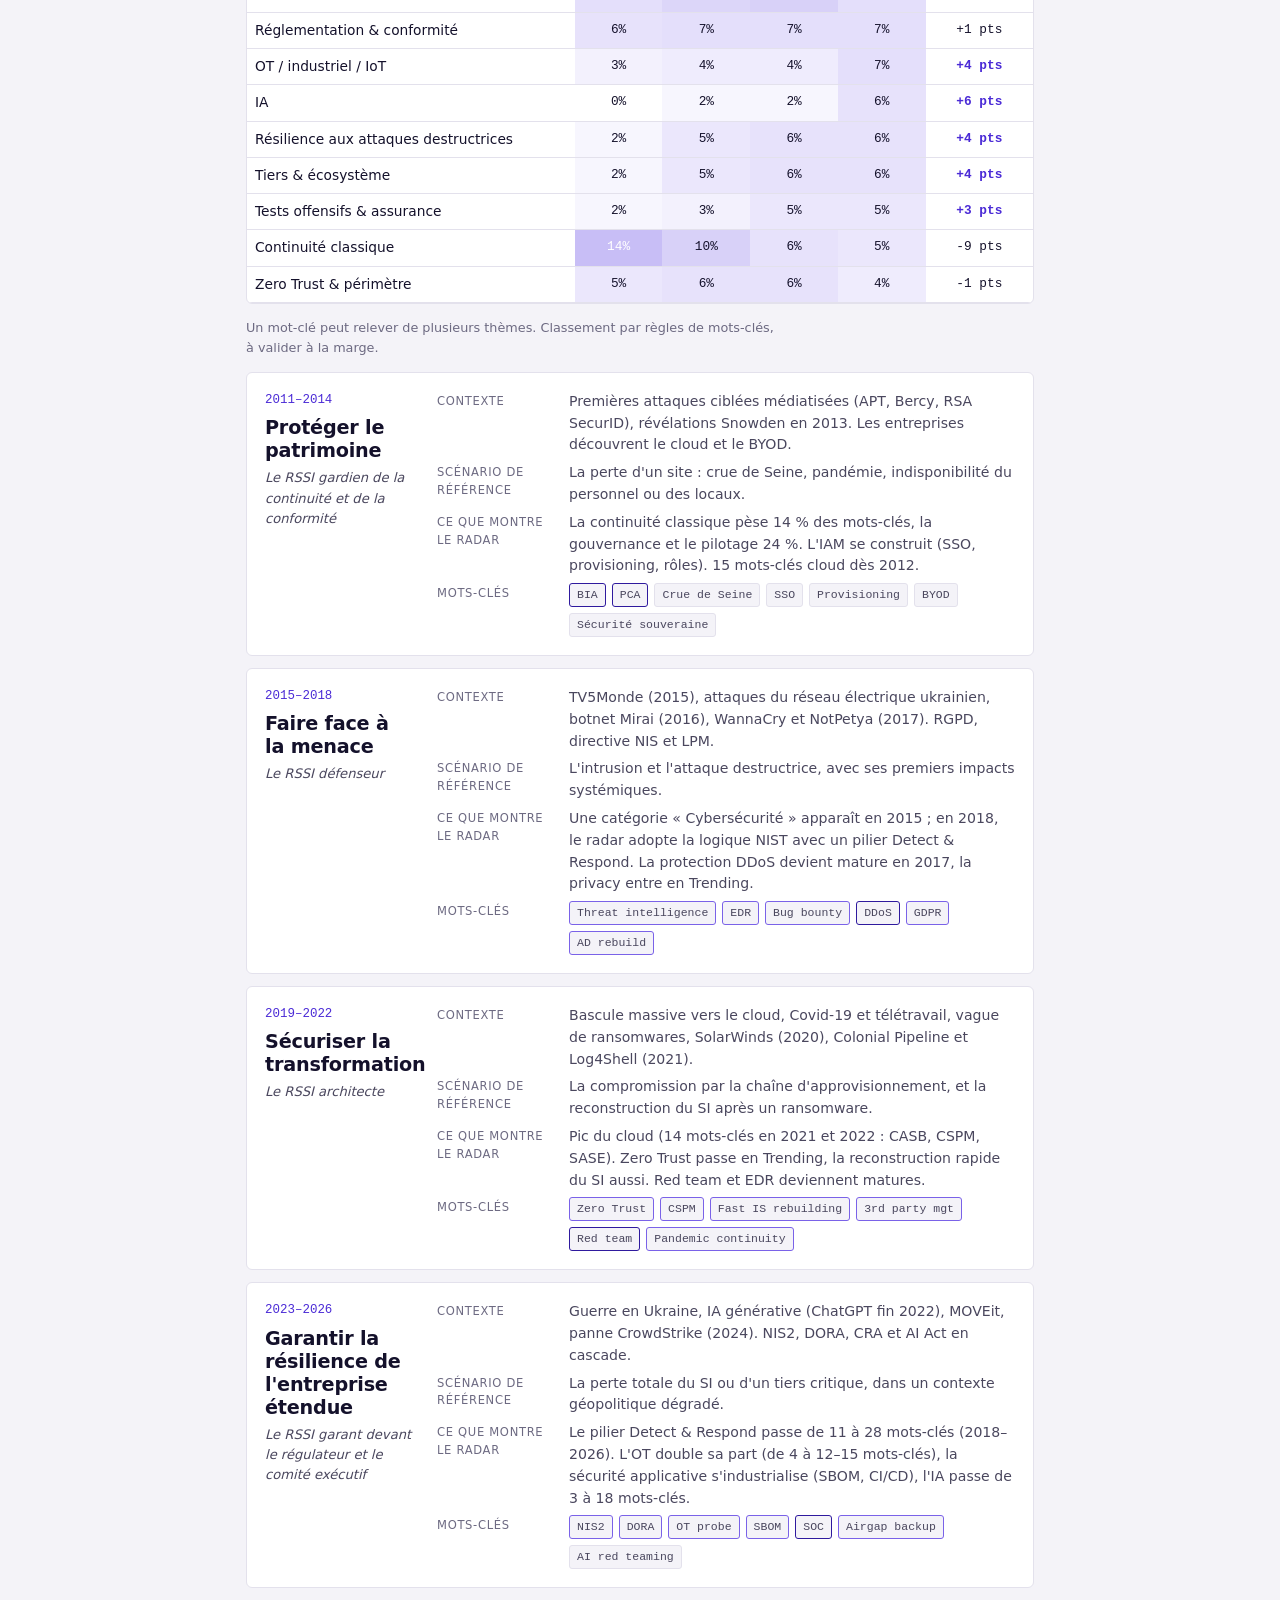
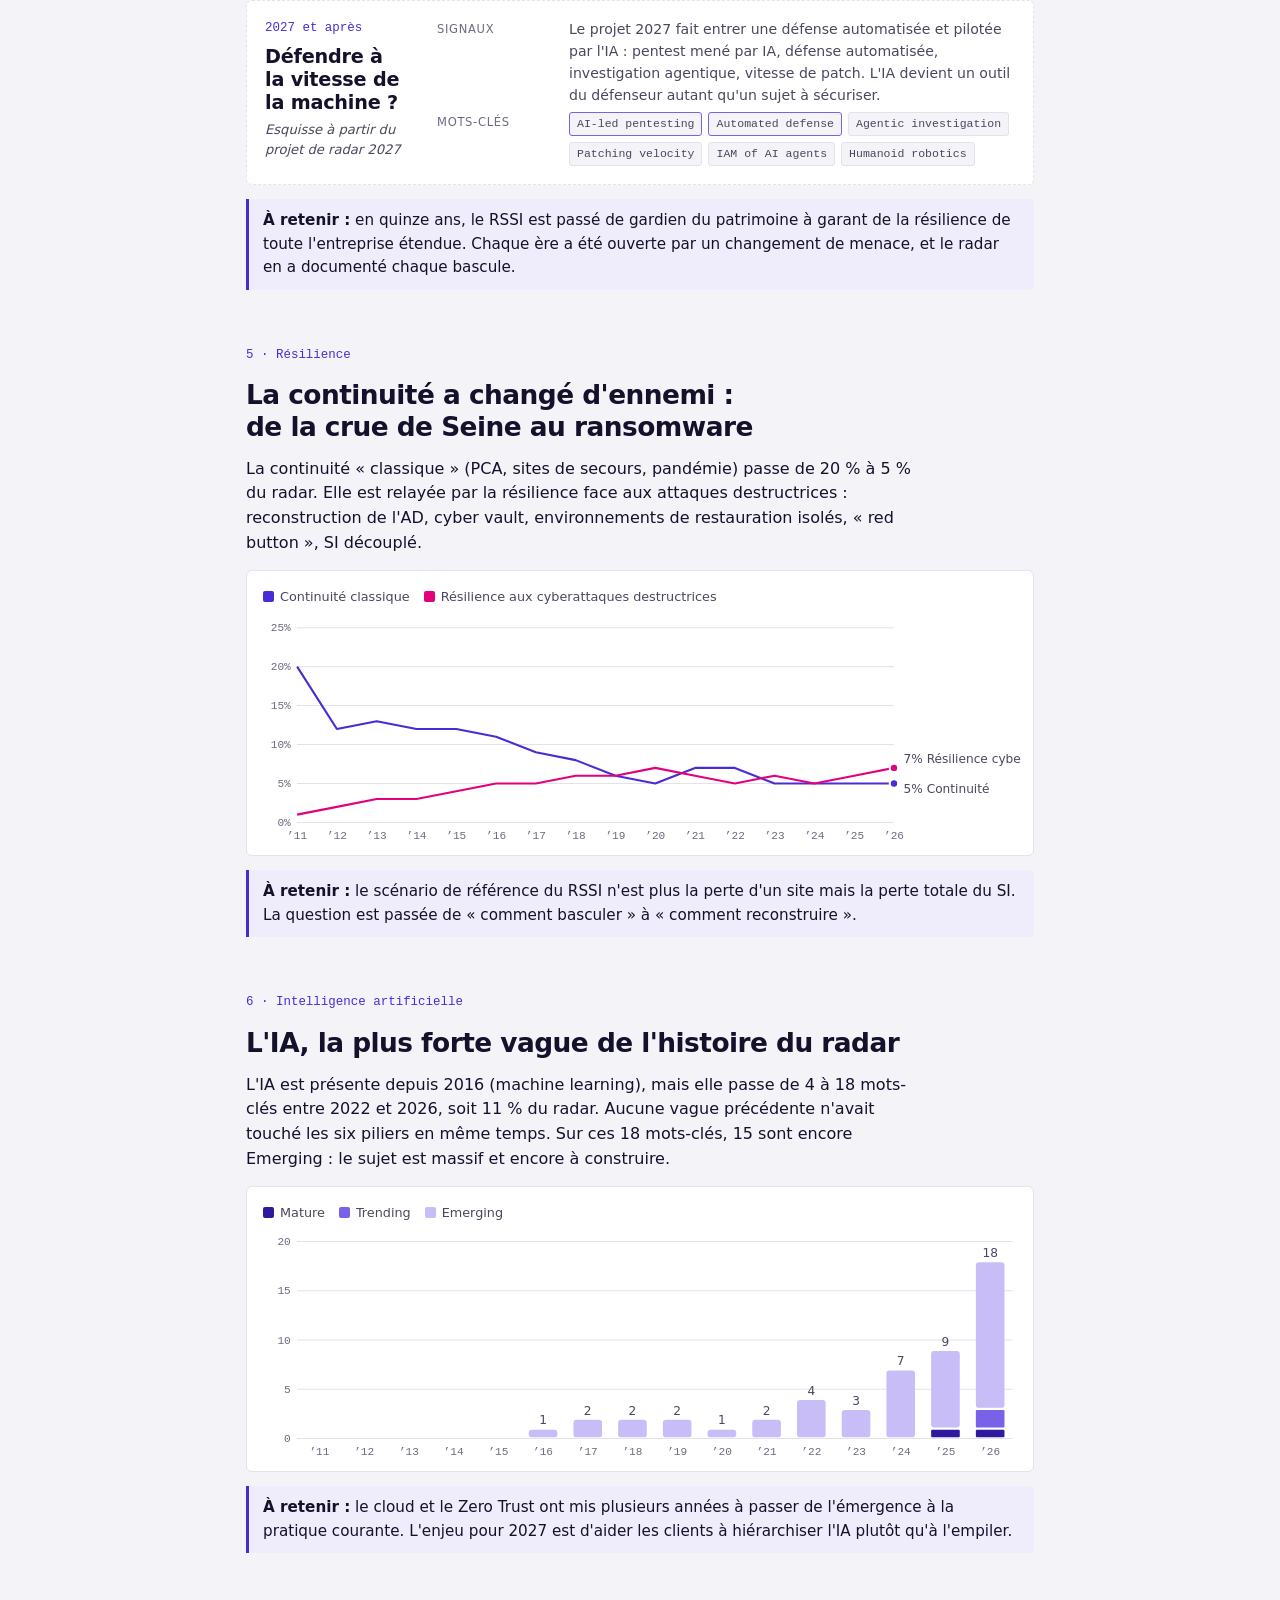
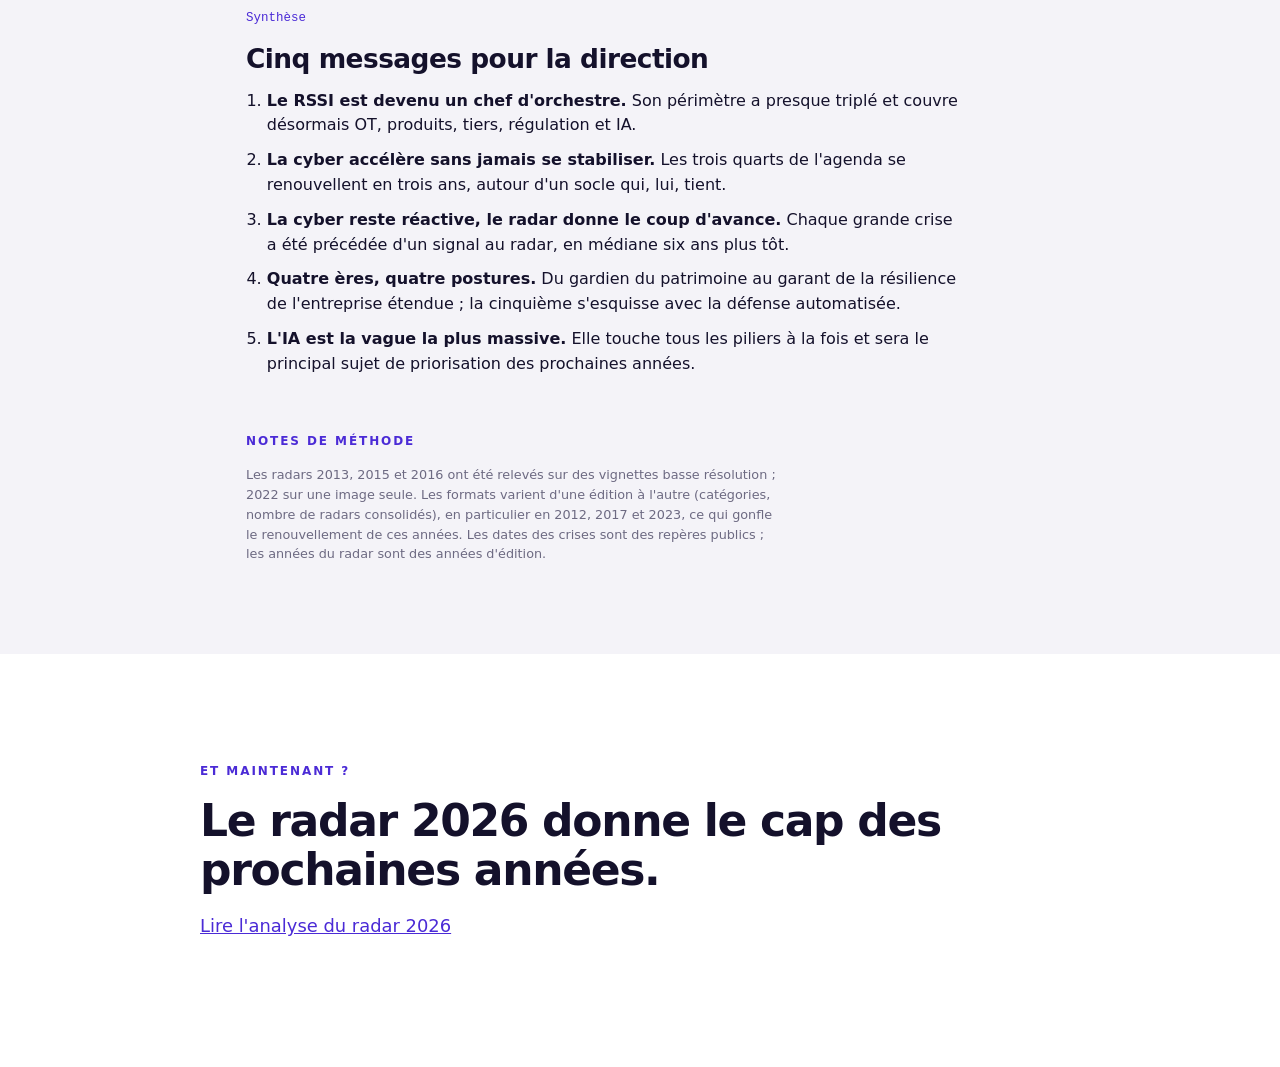
==== commit 305c5516: "Lecture automatique (5 s), navigation par flèches, radars seuls sans titres - Les pages tournent seu" ====
--- a/index.html
+++ b/index.html
@@ -52,7 +52,7 @@
       "year": 2011,
       "src": "images/radar-2011.webp",
       "width": 1800,
-      "height": 1012,
+      "height": 922,
       "alt": "Radar du RSSI 2011 : sujets de cybersécurité classés par maturité (mature, en tendance, émergent)",
       "zoomSrc": "images/radar-2011-hd.webp",
       "focus": "Les fondations de la sécurité",
@@ -63,7 +63,7 @@
       "year": 2012,
       "src": "images/radar-2012.webp",
       "width": 1800,
-      "height": 1012,
+      "height": 908,
       "alt": "Radar du RSSI 2012 : sujets de cybersécurité classés par maturité (mature, en tendance, émergent)",
       "zoomSrc": "images/radar-2012-hd.webp",
       "focus": "Le RSSI face à la consumérisation",
@@ -74,7 +74,7 @@
       "year": 2013,
       "src": "images/radar-2013.webp",
       "width": 1800,
-      "height": 1012,
+      "height": 1031,
       "alt": "Radar du RSSI 2013 : sujets de cybersécurité classés par maturité (mature, en tendance, émergent)",
       "zoomSrc": "images/radar-2013-hd.webp",
       "focus": "Attaques ciblées et cloud",
@@ -85,7 +85,7 @@
       "year": 2014,
       "src": "images/radar-2014.webp",
       "width": 1800,
-      "height": 1012,
+      "height": 1035,
       "alt": "Radar du RSSI 2014 : sujets de cybersécurité classés par maturité (mature, en tendance, émergent)",
       "zoomSrc": "images/radar-2014-hd.webp",
       "focus": "Vers une stratégie cybersécurité",
@@ -96,7 +96,7 @@
       "year": 2015,
       "src": "images/radar-2015.webp",
       "width": 1800,
-      "height": 1012,
+      "height": 1032,
       "alt": "Radar du RSSI 2015 : sujets de cybersécurité classés par maturité (mature, en tendance, émergent)",
       "zoomSrc": "images/radar-2015-hd.webp",
       "focus": "La cybersécurité devient un domaine à part entière",
@@ -107,7 +107,7 @@
       "year": 2016,
       "src": "images/radar-2016.webp",
       "width": 1800,
-      "height": 1012,
+      "height": 1025,
       "alt": "Radar du RSSI 2016 : sujets de cybersécurité classés par maturité (mature, en tendance, émergent)",
       "zoomSrc": "images/radar-2016-hd.webp",
       "focus": "L’agilité gagne la sécurité",
@@ -118,7 +118,7 @@
       "year": 2017,
       "src": "images/radar-2017.webp",
       "width": 1800,
-      "height": 1012,
+      "height": 926,
       "alt": "Radar du RSSI 2017 : sujets de cybersécurité classés par maturité (mature, en tendance, émergent)",
       "zoomSrc": "images/radar-2017-hd.webp",
       "focus": "DevSecOps et objets connectés",
@@ -129,7 +129,7 @@
       "year": 2018,
       "src": "images/radar-2018.webp",
       "width": 1800,
-      "height": 1012,
+      "height": 1469,
       "alt": "Radar du RSSI 2018 : sujets de cybersécurité classés par maturité (mature, en tendance, émergent)",
       "zoomSrc": "images/radar-2018-hd.webp",
       "focus": "Six domaines et l’ère du RGPD",
@@ -140,7 +140,7 @@
       "year": 2019,
       "src": "images/radar-2019.webp",
       "width": 1800,
-      "height": 1012,
+      "height": 1469,
       "alt": "Radar du RSSI 2019 : sujets de cybersécurité classés par maturité (mature, en tendance, émergent)",
       "zoomSrc": "images/radar-2019-hd.webp",
       "focus": "Industrialiser la défense",
@@ -151,7 +151,7 @@
       "year": 2020,
       "src": "images/radar-2020.webp",
       "width": 1800,
-      "height": 1012,
+      "height": 1469,
       "alt": "Radar du RSSI 2020 : sujets de cybersécurité classés par maturité (mature, en tendance, émergent)",
       "zoomSrc": "images/radar-2020-hd.webp",
       "focus": "Zero trust et sécurité de l’IA",
@@ -162,7 +162,7 @@
       "year": 2021,
       "src": "images/radar-2021.webp",
       "width": 1800,
-      "height": 1012,
+      "height": 1467,
       "alt": "Radar du RSSI 2021 : sujets de cybersécurité classés par maturité (mature, en tendance, émergent)",
       "zoomSrc": "images/radar-2021-hd.webp",
       "focus": "Cyber à l’épreuve de la crise sanitaire",
@@ -173,7 +173,7 @@
       "year": 2022,
       "src": "images/radar-2022.webp",
       "width": 990,
-      "height": 837,
+      "height": 822,
       "alt": "Radar du RSSI 2022 : sujets de cybersécurité classés par maturité (mature, en tendance, émergent)",
       "zoomSrc": "images/radar-2022-hd.webp",
       "focus": "Résilience et talents",
@@ -184,7 +184,7 @@
       "year": 2023,
       "src": "images/radar-2023.webp",
       "width": 1800,
-      "height": 1012,
+      "height": 1467,
       "alt": "Radar du RSSI 2023 : sujets de cybersécurité classés par maturité (mature, en tendance, émergent)",
       "zoomSrc": "images/radar-2023-hd.webp",
       "focus": "Gouverner une sécurité élargie",
@@ -195,7 +195,7 @@
       "year": 2024,
       "src": "images/radar-2024.webp",
       "width": 1800,
-      "height": 1012,
+      "height": 1424,
       "alt": "Radar du RSSI 2024 : sujets de cybersécurité classés par maturité (mature, en tendance, émergent)",
       "zoomSrc": "images/radar-2024-hd.webp",
       "focus": "Supply chain, IT/OT et premiers risques IA",
@@ -205,19 +205,19 @@
     {
       "year": 2025,
       "src": "images/radar-2025.webp",
-      "width": 1800,
-      "height": 1778,
+      "width": 1401,
+      "height": 1169,
       "alt": "Radar du RSSI 2025 : sujets de cybersécurité classés par maturité (mature, en tendance, émergent)",
       "zoomSrc": "images/radar-2025-hd.webp",
       "focus": "L’IA entre dans tous les domaines",
       "summary": "L’IA est présente dans plusieurs domaines : évaluation des risques IA et MLSecOps, IA au service de l’IAM, identités non humaines. Le radar met aussi en avant les régulations (NIS2, CRA, DORA), une stratégie de conformité unifiée, la résilience de la supply chain et la rationalisation de la cyber.",
-      "srcset": "images/radar-2025-900.webp 900w, images/radar-2025.webp 1800w"
+      "srcset": "images/radar-2025-900.webp 900w, images/radar-2025.webp 1401w"
     },
     {
       "year": 2026,
       "src": "images/radar-2026.webp",
       "width": 1800,
-      "height": 1012,
+      "height": 1459,
       "alt": "Radar du RSSI 2026 : sujets de cybersécurité classés par maturité (mature, en tendance, émergent)",
       "zoomSrc": "images/radar-2026-hd.webp",
       "focus": "L’ère des agents IA",
@@ -229,22 +229,22 @@
   </script>
   <noscript>
     <div class="wrb-noscript">
-      <figure><img src="images/radar-2011.webp" width="1800" height="1012" loading="lazy" alt="Radar du RSSI 2011"><figcaption><strong>2011 · Les fondations de la sécurité</strong><br>Premier radar, organisé en quatre domaines : identités et accès, gestion des risques, continuité d’activité et protection de l’information. En émergence : attaques ciblées (APT), sécurité du cloud, smartphones et tablettes, BYOD, paiement mobile. Le RSSI structure encore son socle de gouvernance et de contrôle.</figcaption></figure>
-      <figure><img src="images/radar-2012.webp" width="1800" height="1012" loading="lazy" alt="Radar du RSSI 2012"><figcaption><strong>2012 · Le RSSI face à la consumérisation</strong><br>Le radar s’organise en cinq domaines : IAM, protection des données, management de la sécurité, risk management et continuité d’activité. Terminaux personnels, nouveaux usages et cloud bousculent un périmètre jusque-là maîtrisé, tandis que la gestion des risques gagne en place.</figcaption></figure>
-      <figure><img src="images/radar-2013.webp" width="1800" height="1012" loading="lazy" alt="Radar du RSSI 2013"><figcaption><strong>2013 · Attaques ciblées et cloud</strong><br>Les attaques ciblées et la gestion de crise cyber entrent dans les priorités. Le radar met aussi en avant la consumérisation du terminal (BYOD), le cloud computing, l’externalisation vers des MSSP et la sécurité intégrée aux projets via des cellules dédiées et des règles de développement.</figcaption></figure>
-      <figure><img src="images/radar-2014.webp" width="1800" height="1012" loading="lazy" alt="Radar du RSSI 2014"><figcaption><strong>2014 · Vers une stratégie cybersécurité</strong><br>La cybersécurité devient stratégique : lutte informatique défensive, capacités forensics et CERT, surveillance de la sécurité, protection contre le DDoS et la fuite d’information. Le radar met aussi en avant les comptes à privilèges, la sécurité des SI industriels, l’identité numérique et l’efficience de la sécurité.</figcaption></figure>
-      <figure><img src="images/radar-2015.webp" width="1800" height="1012" loading="lazy" alt="Radar du RSSI 2015"><figcaption><strong>2015 · La cybersécurité devient un domaine à part entière</strong><br>Un quadrant « Cybersécurité » apparaît. Forensics, CERT et SOC, externalisation (MSSP, SecaaS) et cyberassurance progressent. Côté identité, l’authentification contextuelle et la cohérence des identités entre canaux s’imposent, pendant que Big Data et objets connectés ouvrent de nouveaux fronts.</figcaption></figure>
-      <figure><img src="images/radar-2016.webp" width="1800" height="1012" loading="lazy" alt="Radar du RSSI 2016"><figcaption><strong>2016 · L’agilité gagne la sécurité</strong><br>Le radar met en avant une sécurité qui doit suivre le rythme des projets : IAM agile et « à deux vitesses », cellules de sécurité applicative adaptées aux méthodes agiles. La résilience, le cloud et le renseignement sur la menace (threat intelligence) s’affirment dans les domaines cybersécurité et continuité.</figcaption></figure>
-      <figure><img src="images/radar-2017.webp" width="1800" height="1012" loading="lazy" alt="Radar du RSSI 2017"><figcaption><strong>2017 · DevSecOps et objets connectés</strong><br>Le radar passe à l’anglais et met en avant DevOps et DevSecOps, l’IAM des objets connectés, la sécurité des systèmes industriels (ICS), les API et OAuth, ainsi que les exigences réglementaires comme DSP2. Sujets émergents : blockchain, cryptographie post-quantique, conteneurs et microservices.</figcaption></figure>
-      <figure><img src="images/radar-2018.webp" width="1800" height="1012" loading="lazy" alt="Radar du RSSI 2018"><figcaption><strong>2018 · Six domaines et l’ère du RGPD</strong><br>Le radar adopte six domaines : identité, protection, détection et réponse, risques et gouvernance, conformité et vie privée, continuité. Le RGPD et la directive NIS structurent l’agenda ; la cyber-résilience, la reconstruction de l’Active Directory et l’automatisation du SOC progressent.</figcaption></figure>
-      <figure><img src="images/radar-2019.webp" width="1800" height="1012" loading="lazy" alt="Radar du RSSI 2019"><figcaption><strong>2019 · Industrialiser la défense</strong><br>Le radar met en avant l’automatisation de la réponse (SOAR), les fusion centers, la cybersécurité en tant que service et la quantification du risque. La reconstruction rapide du SI, la continuité multi-cloud et la sécurité dès la conception (security by design) deviennent des sujets de premier plan.</figcaption></figure>
-      <figure><img src="images/radar-2020.webp" width="1800" height="1012" loading="lazy" alt="Radar du RSSI 2020"><figcaption><strong>2020 · Zero trust et sécurité de l’IA</strong><br>Le zero trust, la refonte de l’Active Directory et la gestion des vulnérabilités sont mis en avant. Apparaissent la sécurité de l’IA, le confidential computing, les données synthétiques et l’anonymisation, ainsi que la sécurité des produits et une analyse de risque orientée menace.</figcaption></figure>
-      <figure><img src="images/radar-2021.webp" width="1800" height="1012" loading="lazy" alt="Radar du RSSI 2021"><figcaption><strong>2021 · Cyber à l’épreuve de la crise sanitaire</strong><br>Le premier radar « Global CISO » porte la marque de la pandémie : accès distants et télétravail, continuité en cas de pandémie, crise cyber en mode confinement, PRA en un jour. Côté cloud, CSPM et CWPP progressent ; régulation des infrastructures critiques et « frontières cyber » s’invitent.</figcaption></figure>
-      <figure><img src="images/radar-2022.webp" width="990" height="837" loading="lazy" alt="Radar du RSSI 2022"><figcaption><strong>2022 · Résilience et talents</strong><br>Dans la continuité de 2021, le radar renforce la résilience opérationnelle, la reconstruction de l’Active Directory et le zero trust. La gestion des talents cyber, la sécurité des filiales à grande échelle et l’efficience de la cyber gagnent en importance, aux côtés de la protection du cloud (CSPM, CWPP).</figcaption></figure>
-      <figure><img src="images/radar-2023.webp" width="1800" height="1012" loading="lazy" alt="Radar du RSSI 2023"><figcaption><strong>2023 · Gouverner une sécurité élargie</strong><br>Le radar s’adresse aux CISO comme aux CSO et renomme son domaine continuité en « résilience opérationnelle ». Il met en avant attirer et fidéliser les talents, la cyber durable, la simulation d’attaques, la protection des applications cloud (CNAPP) et l’IAM des objets.</figcaption></figure>
-      <figure><img src="images/radar-2024.webp" width="1800" height="1012" loading="lazy" alt="Radar du RSSI 2024"><figcaption><strong>2024 · Supply chain, IT/OT et premiers risques IA</strong><br>La sécurité et la résilience de la chaîne d’approvisionnement sont mises en avant, avec la convergence IT/OT, la sécurité des produits et les régulations de résilience opérationnelle. Apparaissent l’évaluation des risques liés à l’IA, les jumeaux numériques, le « tier 0 étendu » et le bouton rouge.</figcaption></figure>
-      <figure><img src="images/radar-2025.webp" width="1800" height="1778" loading="lazy" alt="Radar du RSSI 2025"><figcaption><strong>2025 · L’IA entre dans tous les domaines</strong><br>L’IA est présente dans plusieurs domaines : évaluation des risques IA et MLSecOps, IA au service de l’IAM, identités non humaines. Le radar met aussi en avant les régulations (NIS2, CRA, DORA), une stratégie de conformité unifiée, la résilience de la supply chain et la rationalisation de la cyber.</figcaption></figure>
-      <figure><img src="images/radar-2026.webp" width="1800" height="1012" loading="lazy" alt="Radar du RSSI 2026"><figcaption><strong>2026 · L’ère des agents IA</strong><br>Le radar 2026 met en avant la sécurité des agents IA et des protocoles comme MCP, l’IAM des agents, les plateformes cyber agentiques et le red teaming d’IA. Crypto-agilité, conformité unifiée, certification des produits (CRA) et pilotage de la valeur de la cyber complètent les priorités.</figcaption></figure>
+      <figure><img src="images/radar-2011.webp" width="1800" height="922" loading="lazy" alt="Radar du RSSI 2011"><figcaption><strong>2011 · Les fondations de la sécurité</strong><br>Premier radar, organisé en quatre domaines : identités et accès, gestion des risques, continuité d’activité et protection de l’information. En émergence : attaques ciblées (APT), sécurité du cloud, smartphones et tablettes, BYOD, paiement mobile. Le RSSI structure encore son socle de gouvernance et de contrôle.</figcaption></figure>
+      <figure><img src="images/radar-2012.webp" width="1800" height="908" loading="lazy" alt="Radar du RSSI 2012"><figcaption><strong>2012 · Le RSSI face à la consumérisation</strong><br>Le radar s’organise en cinq domaines : IAM, protection des données, management de la sécurité, risk management et continuité d’activité. Terminaux personnels, nouveaux usages et cloud bousculent un périmètre jusque-là maîtrisé, tandis que la gestion des risques gagne en place.</figcaption></figure>
+      <figure><img src="images/radar-2013.webp" width="1800" height="1031" loading="lazy" alt="Radar du RSSI 2013"><figcaption><strong>2013 · Attaques ciblées et cloud</strong><br>Les attaques ciblées et la gestion de crise cyber entrent dans les priorités. Le radar met aussi en avant la consumérisation du terminal (BYOD), le cloud computing, l’externalisation vers des MSSP et la sécurité intégrée aux projets via des cellules dédiées et des règles de développement.</figcaption></figure>
+      <figure><img src="images/radar-2014.webp" width="1800" height="1035" loading="lazy" alt="Radar du RSSI 2014"><figcaption><strong>2014 · Vers une stratégie cybersécurité</strong><br>La cybersécurité devient stratégique : lutte informatique défensive, capacités forensics et CERT, surveillance de la sécurité, protection contre le DDoS et la fuite d’information. Le radar met aussi en avant les comptes à privilèges, la sécurité des SI industriels, l’identité numérique et l’efficience de la sécurité.</figcaption></figure>
+      <figure><img src="images/radar-2015.webp" width="1800" height="1032" loading="lazy" alt="Radar du RSSI 2015"><figcaption><strong>2015 · La cybersécurité devient un domaine à part entière</strong><br>Un quadrant « Cybersécurité » apparaît. Forensics, CERT et SOC, externalisation (MSSP, SecaaS) et cyberassurance progressent. Côté identité, l’authentification contextuelle et la cohérence des identités entre canaux s’imposent, pendant que Big Data et objets connectés ouvrent de nouveaux fronts.</figcaption></figure>
+      <figure><img src="images/radar-2016.webp" width="1800" height="1025" loading="lazy" alt="Radar du RSSI 2016"><figcaption><strong>2016 · L’agilité gagne la sécurité</strong><br>Le radar met en avant une sécurité qui doit suivre le rythme des projets : IAM agile et « à deux vitesses », cellules de sécurité applicative adaptées aux méthodes agiles. La résilience, le cloud et le renseignement sur la menace (threat intelligence) s’affirment dans les domaines cybersécurité et continuité.</figcaption></figure>
+      <figure><img src="images/radar-2017.webp" width="1800" height="926" loading="lazy" alt="Radar du RSSI 2017"><figcaption><strong>2017 · DevSecOps et objets connectés</strong><br>Le radar passe à l’anglais et met en avant DevOps et DevSecOps, l’IAM des objets connectés, la sécurité des systèmes industriels (ICS), les API et OAuth, ainsi que les exigences réglementaires comme DSP2. Sujets émergents : blockchain, cryptographie post-quantique, conteneurs et microservices.</figcaption></figure>
+      <figure><img src="images/radar-2018.webp" width="1800" height="1469" loading="lazy" alt="Radar du RSSI 2018"><figcaption><strong>2018 · Six domaines et l’ère du RGPD</strong><br>Le radar adopte six domaines : identité, protection, détection et réponse, risques et gouvernance, conformité et vie privée, continuité. Le RGPD et la directive NIS structurent l’agenda ; la cyber-résilience, la reconstruction de l’Active Directory et l’automatisation du SOC progressent.</figcaption></figure>
+      <figure><img src="images/radar-2019.webp" width="1800" height="1469" loading="lazy" alt="Radar du RSSI 2019"><figcaption><strong>2019 · Industrialiser la défense</strong><br>Le radar met en avant l’automatisation de la réponse (SOAR), les fusion centers, la cybersécurité en tant que service et la quantification du risque. La reconstruction rapide du SI, la continuité multi-cloud et la sécurité dès la conception (security by design) deviennent des sujets de premier plan.</figcaption></figure>
+      <figure><img src="images/radar-2020.webp" width="1800" height="1469" loading="lazy" alt="Radar du RSSI 2020"><figcaption><strong>2020 · Zero trust et sécurité de l’IA</strong><br>Le zero trust, la refonte de l’Active Directory et la gestion des vulnérabilités sont mis en avant. Apparaissent la sécurité de l’IA, le confidential computing, les données synthétiques et l’anonymisation, ainsi que la sécurité des produits et une analyse de risque orientée menace.</figcaption></figure>
+      <figure><img src="images/radar-2021.webp" width="1800" height="1467" loading="lazy" alt="Radar du RSSI 2021"><figcaption><strong>2021 · Cyber à l’épreuve de la crise sanitaire</strong><br>Le premier radar « Global CISO » porte la marque de la pandémie : accès distants et télétravail, continuité en cas de pandémie, crise cyber en mode confinement, PRA en un jour. Côté cloud, CSPM et CWPP progressent ; régulation des infrastructures critiques et « frontières cyber » s’invitent.</figcaption></figure>
+      <figure><img src="images/radar-2022.webp" width="990" height="822" loading="lazy" alt="Radar du RSSI 2022"><figcaption><strong>2022 · Résilience et talents</strong><br>Dans la continuité de 2021, le radar renforce la résilience opérationnelle, la reconstruction de l’Active Directory et le zero trust. La gestion des talents cyber, la sécurité des filiales à grande échelle et l’efficience de la cyber gagnent en importance, aux côtés de la protection du cloud (CSPM, CWPP).</figcaption></figure>
+      <figure><img src="images/radar-2023.webp" width="1800" height="1467" loading="lazy" alt="Radar du RSSI 2023"><figcaption><strong>2023 · Gouverner une sécurité élargie</strong><br>Le radar s’adresse aux CISO comme aux CSO et renomme son domaine continuité en « résilience opérationnelle ». Il met en avant attirer et fidéliser les talents, la cyber durable, la simulation d’attaques, la protection des applications cloud (CNAPP) et l’IAM des objets.</figcaption></figure>
+      <figure><img src="images/radar-2024.webp" width="1800" height="1424" loading="lazy" alt="Radar du RSSI 2024"><figcaption><strong>2024 · Supply chain, IT/OT et premiers risques IA</strong><br>La sécurité et la résilience de la chaîne d’approvisionnement sont mises en avant, avec la convergence IT/OT, la sécurité des produits et les régulations de résilience opérationnelle. Apparaissent l’évaluation des risques liés à l’IA, les jumeaux numériques, le « tier 0 étendu » et le bouton rouge.</figcaption></figure>
+      <figure><img src="images/radar-2025.webp" width="1401" height="1169" loading="lazy" alt="Radar du RSSI 2025"><figcaption><strong>2025 · L’IA entre dans tous les domaines</strong><br>L’IA est présente dans plusieurs domaines : évaluation des risques IA et MLSecOps, IA au service de l’IAM, identités non humaines. Le radar met aussi en avant les régulations (NIS2, CRA, DORA), une stratégie de conformité unifiée, la résilience de la supply chain et la rationalisation de la cyber.</figcaption></figure>
+      <figure><img src="images/radar-2026.webp" width="1800" height="1459" loading="lazy" alt="Radar du RSSI 2026"><figcaption><strong>2026 · L’ère des agents IA</strong><br>Le radar 2026 met en avant la sécurité des agents IA et des protocoles comme MCP, l’IAM des agents, les plateformes cyber agentiques et le red teaming d’IA. Crypto-agilité, conformité unifiée, certification des produits (CRA) et pilotage de la valeur de la cyber complètent les priorités.</figcaption></figure>
     </div>
   </noscript>
 </section>
--- a/radar-book.css
+++ b/radar-book.css
@@ -13,8 +13,7 @@
   --wrb-line: rgba(20, 17, 43, .12);
   --wrb-font: inherit;
 
-  /* --- Scroll : distance de défilement par radar --- */
-  --wrb-step: 55svh;
+  --wrb-interval: 5s;   /* aligné sur l'option interval du script */
   --wrb-n: 15;
 
   position: relative;
@@ -23,10 +22,6 @@
   font-family: var(--wrb-font);
 }
 /* La hauteur « scrollable » n'est appliquée qu'une fois le JS prêt */
-.wrb.is-ready { height: calc(100svh + (var(--wrb-n) - 1) * var(--wrb-step)); }
-@supports not (height: 1svh) {
-  .wrb.is-ready { --wrb-step: 55vh; height: calc(100vh + (var(--wrb-n) - 1) * var(--wrb-step)); }
-}
 .wrb:not(.is-ready) .wrb-sticky { display: none; }
 .wrb *, .wrb *::before, .wrb *::after { box-sizing: border-box; }
 
@@ -45,8 +40,8 @@
 
 /* --- Zone ancrée --- */
 .wrb-sticky {
-  position: sticky; top: 0;
-  height: 100vh; height: 100svh;
+  position: relative;
+  height: min(100vh, 1000px); height: min(100svh, 1000px); min-height: 560px;
   display: grid;
   grid-template-rows: auto minmax(0, 1fr) auto auto;
   grid-template-columns: minmax(0, 1fr);
@@ -151,7 +146,7 @@
   padding: calc(var(--wrb-pw, 300px) * .05);
   padding-bottom: 0;
 }
-.wrb:not(.is-single) .wrb-radar { padding: calc(var(--wrb-pw, 300px) * .035); padding-bottom: 0; }
+.wrb:not(.is-single) .wrb-radar { padding: calc(var(--wrb-pw, 300px) * .045); }
 .wrb-radar__img {
   position: relative; min-height: 0;
   display: grid; place-items: center;
@@ -290,7 +285,6 @@
 
 /* --- Mobile / tablette portrait --- */
 @media (max-width: 760px) {
-  .wrb { --wrb-step: 48svh; }
   .wrb-sticky { gap: 12px; padding-top: 20px; }
   .wrb-head { display: block; }
   .wrb-title { font-size: 21px; }
@@ -302,7 +296,7 @@
   .wrb-ticks { grid-area: ticks; }
   .wrb-tick__y { display: none; }
   .wrb-tick { height: 24px; }
-  .wrb-radar { padding: calc(var(--wrb-pw, 300px) * .025); padding-bottom: 0; }
+  .wrb-radar { padding: calc(var(--wrb-pw, 300px) * .025); }
 }
 
 /* --- Sans animation --- */
@@ -319,3 +313,25 @@
 /* Double page : l'année est déjà en grand sur la page de gauche */
 .wrb:not(.is-single) .wrb-year { display: none; }
 .wrb:not(.is-single) .wrb-hud { grid-template-columns: minmax(0, 1fr) auto; }
+
+/* Page de droite : le radar seul, centré */
+.wrb-radar { grid-template-rows: minmax(0, 1fr); }
+.wrb-folio { display: none; }
+
+/* Bouton lecture / pause, avec jauge du délai avant la page suivante */
+.wrb-play { position: relative; }
+.wrb-play__ring { position: absolute; inset: -1px; width: calc(100% + 2px) !important; height: calc(100% + 2px) !important; transform: rotate(-90deg); pointer-events: none; }
+.wrb-play__ring circle { fill: none; stroke: var(--wrb-accent); stroke-width: 2; stroke-dasharray: 141.4; stroke-dashoffset: 141.4; opacity: 0; }
+.wrb.is-counting .wrb-play__ring circle { opacity: 1; animation: wrb-count var(--wrb-interval) linear forwards; }
+@keyframes wrb-count { from { stroke-dashoffset: 141.4; } to { stroke-dashoffset: 0; } }
+.wrb-play:hover:not(:disabled) .wrb-play__ring circle { stroke: #fff; }
+@media (prefers-reduced-motion: reduce) { .wrb.is-counting .wrb-play__ring circle { animation: none; opacity: 0; } }
+
+/* Mobile : barre de pilotage compacte */
+@media (max-width: 760px) {
+  .wrb-year__label { display: none; }
+  .wrb-year__val { font-size: 30px; }
+  .wrb-ctrl { gap: 6px; }
+  .wrb-count { font-size: 13px; margin-right: 2px; }
+  .wrb-btn { width: 40px; height: 40px; }
+}
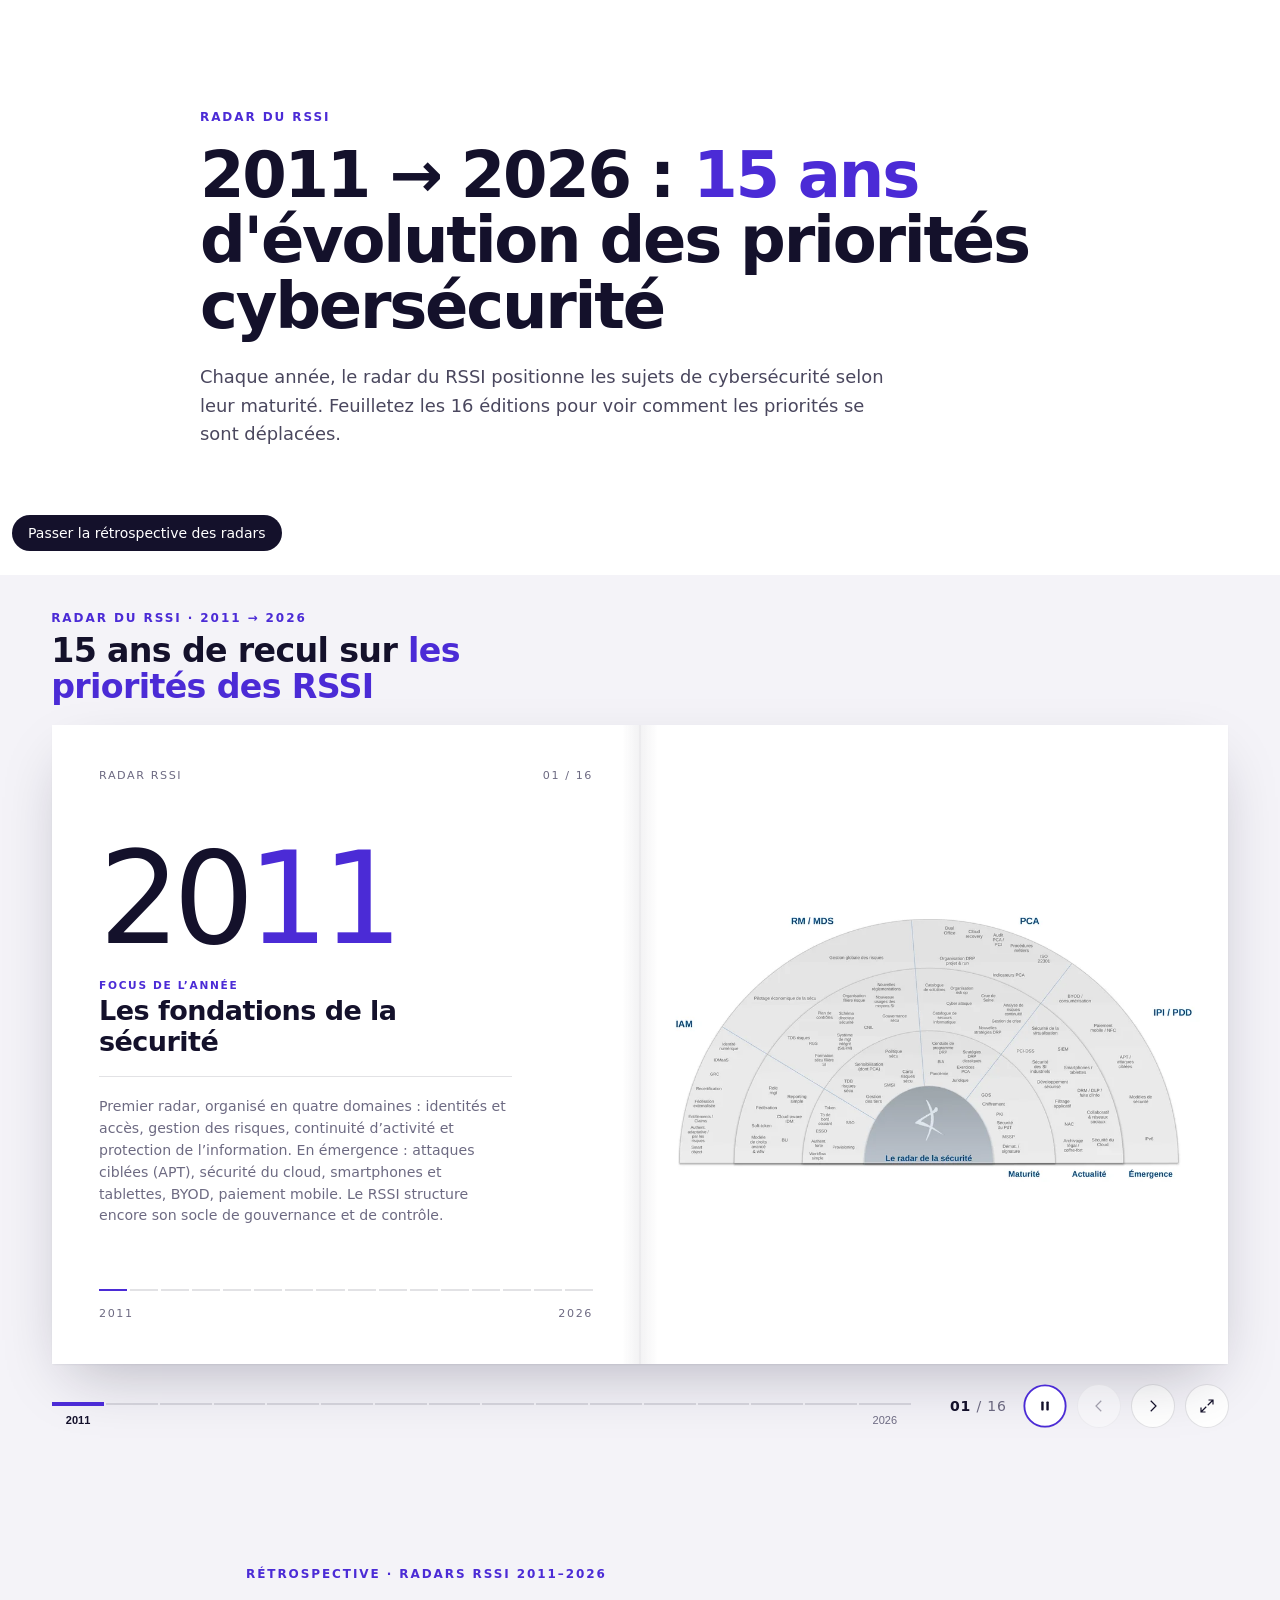
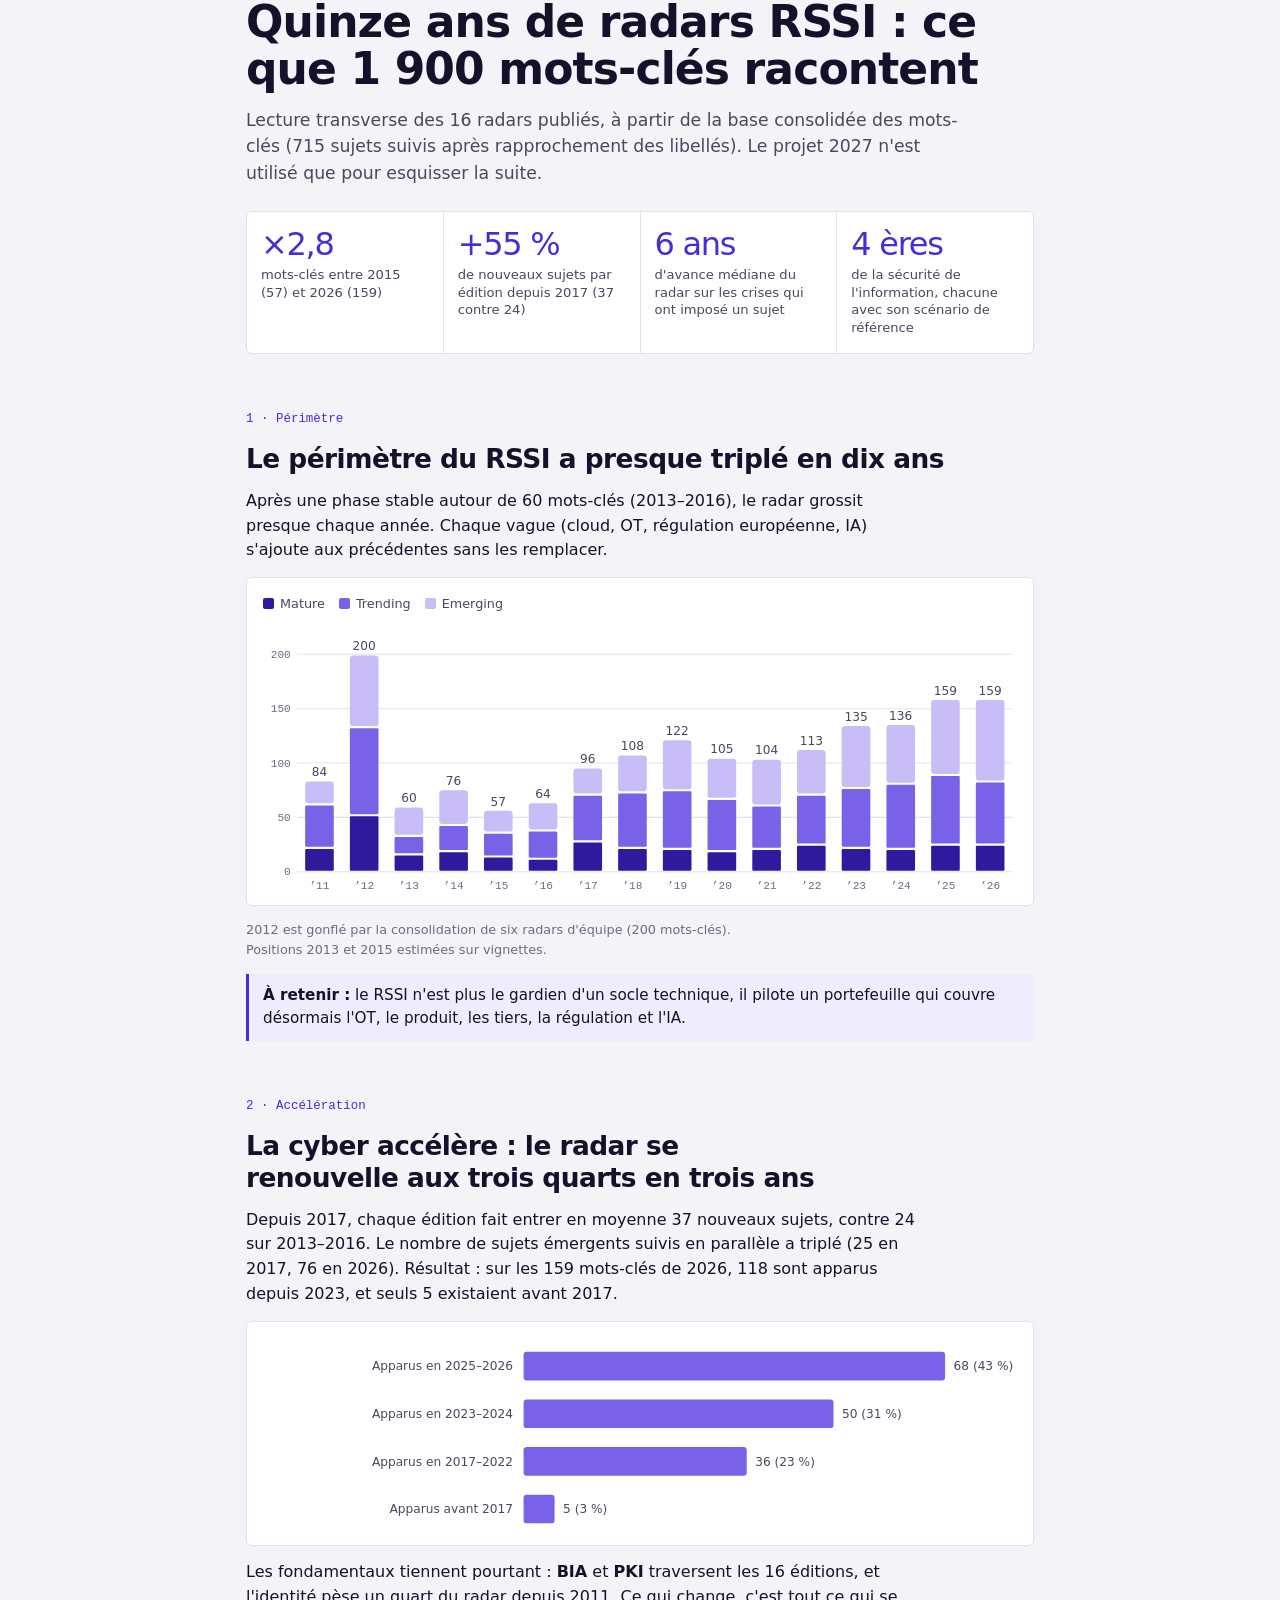
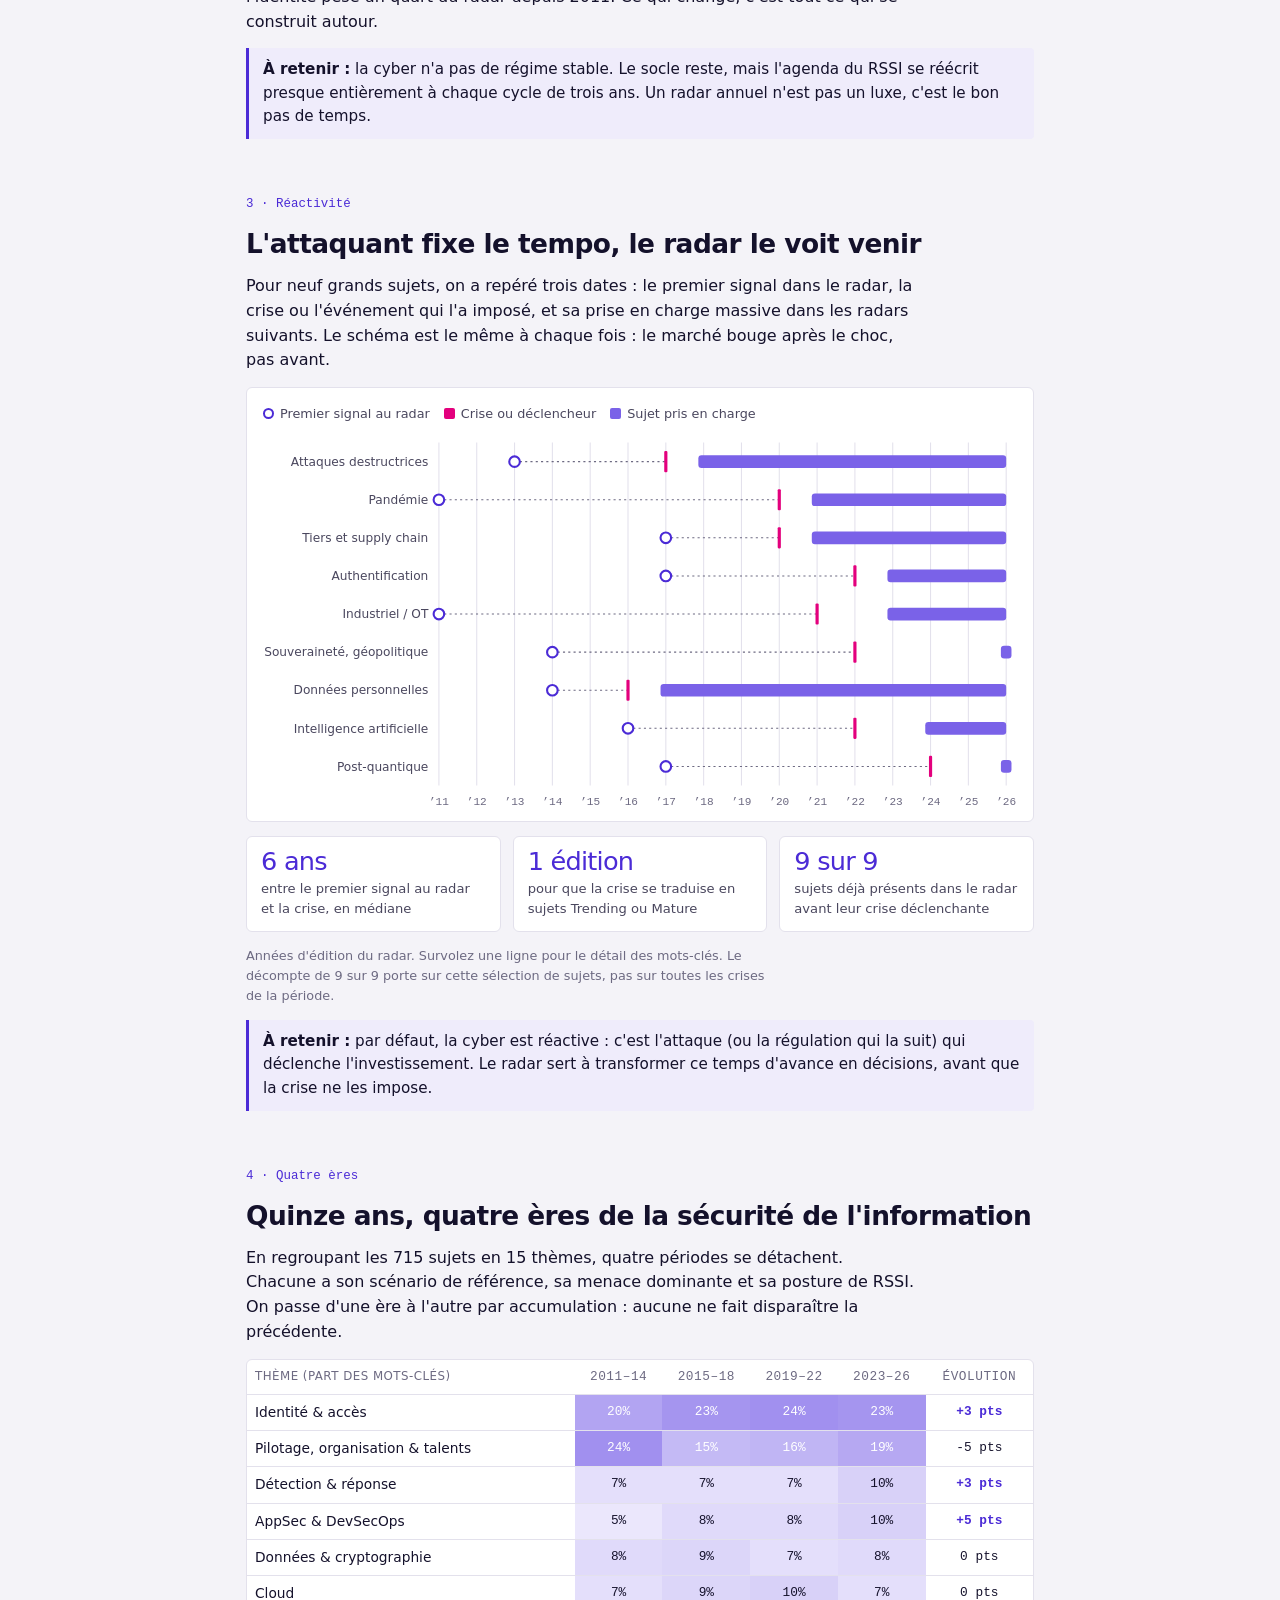
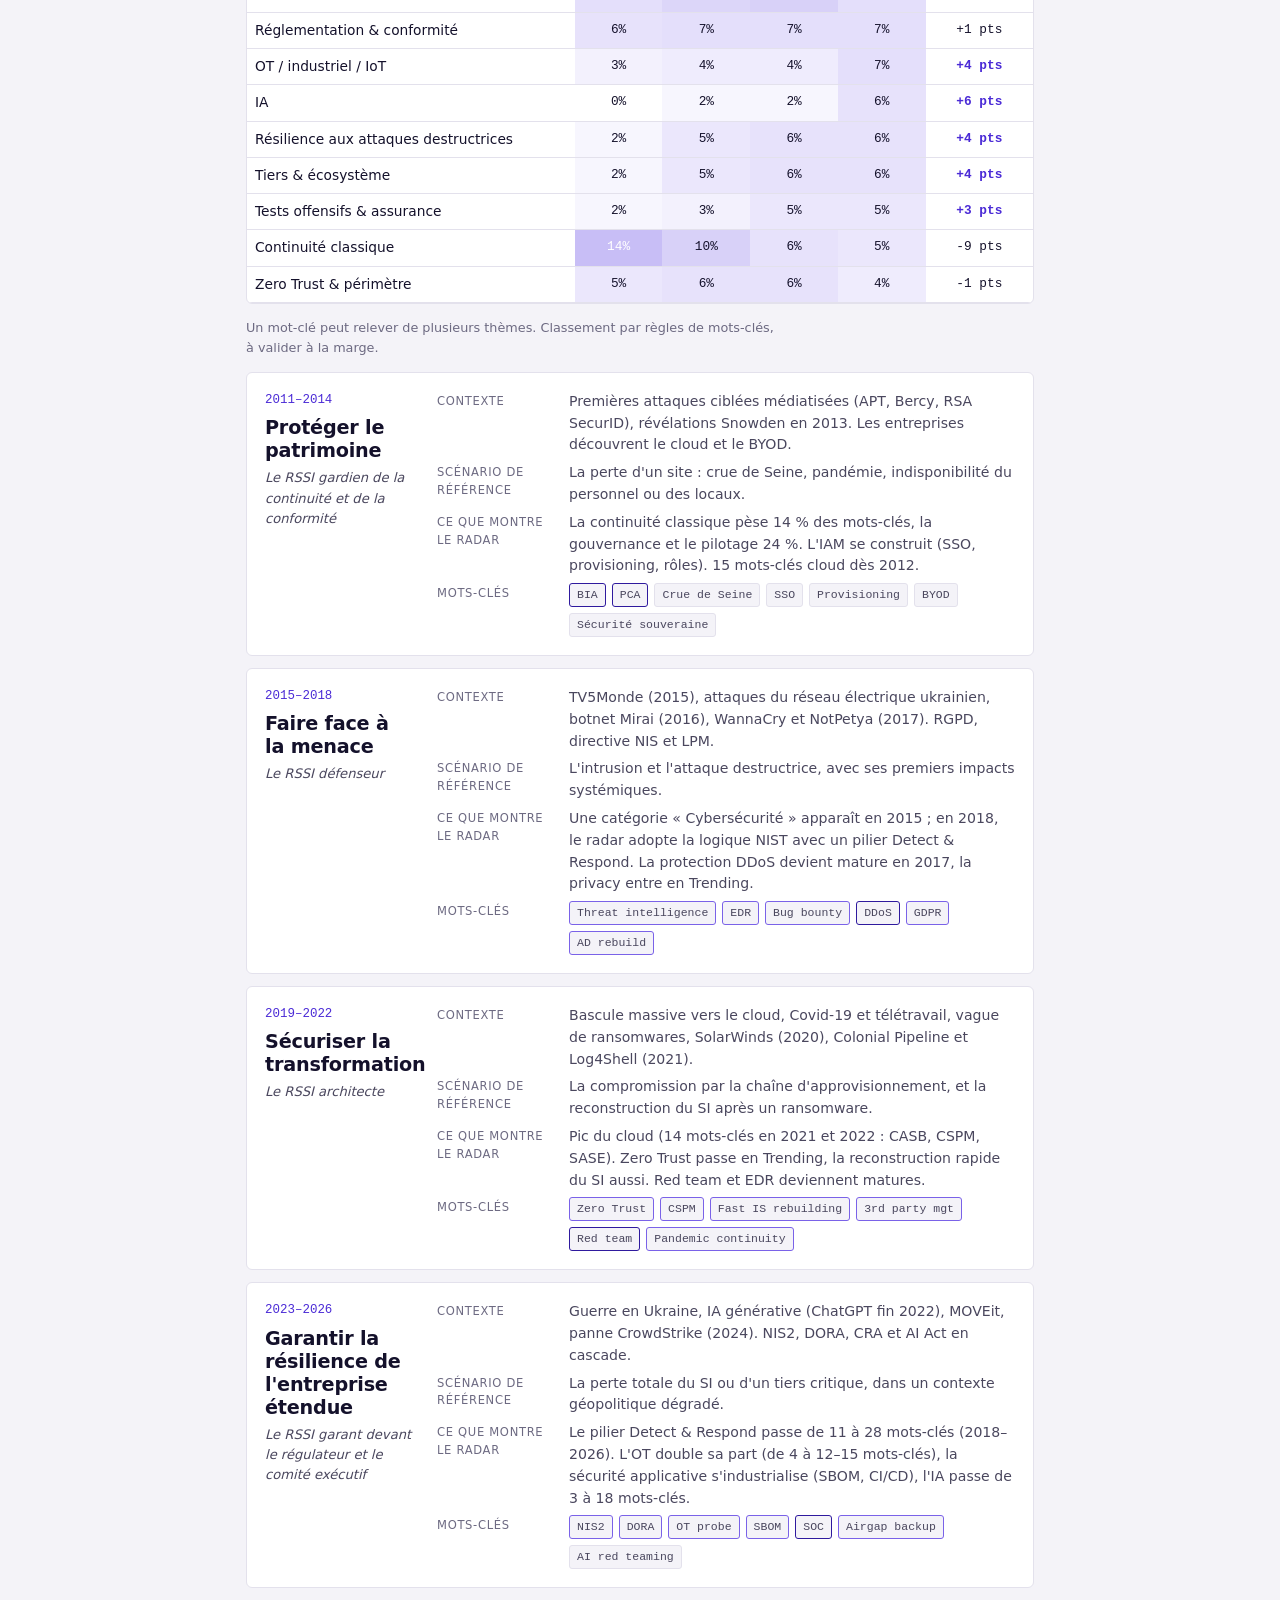
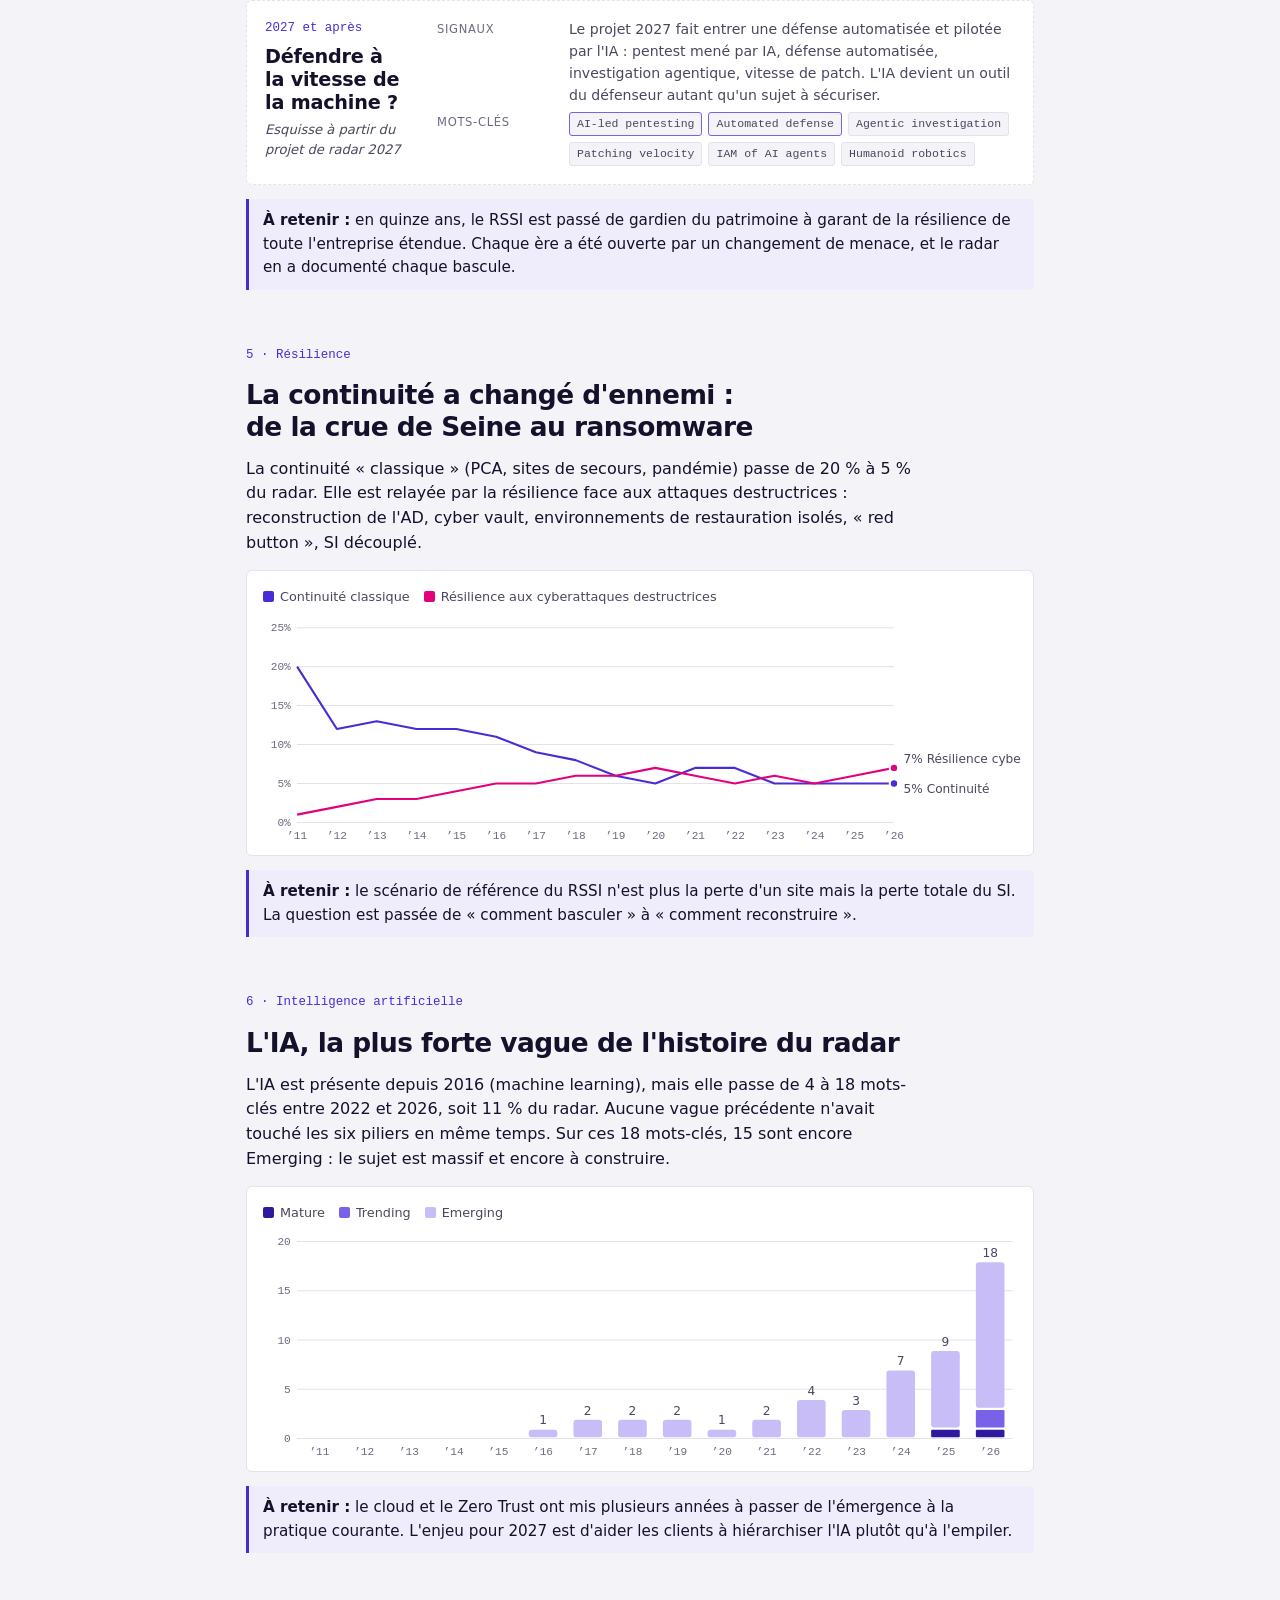
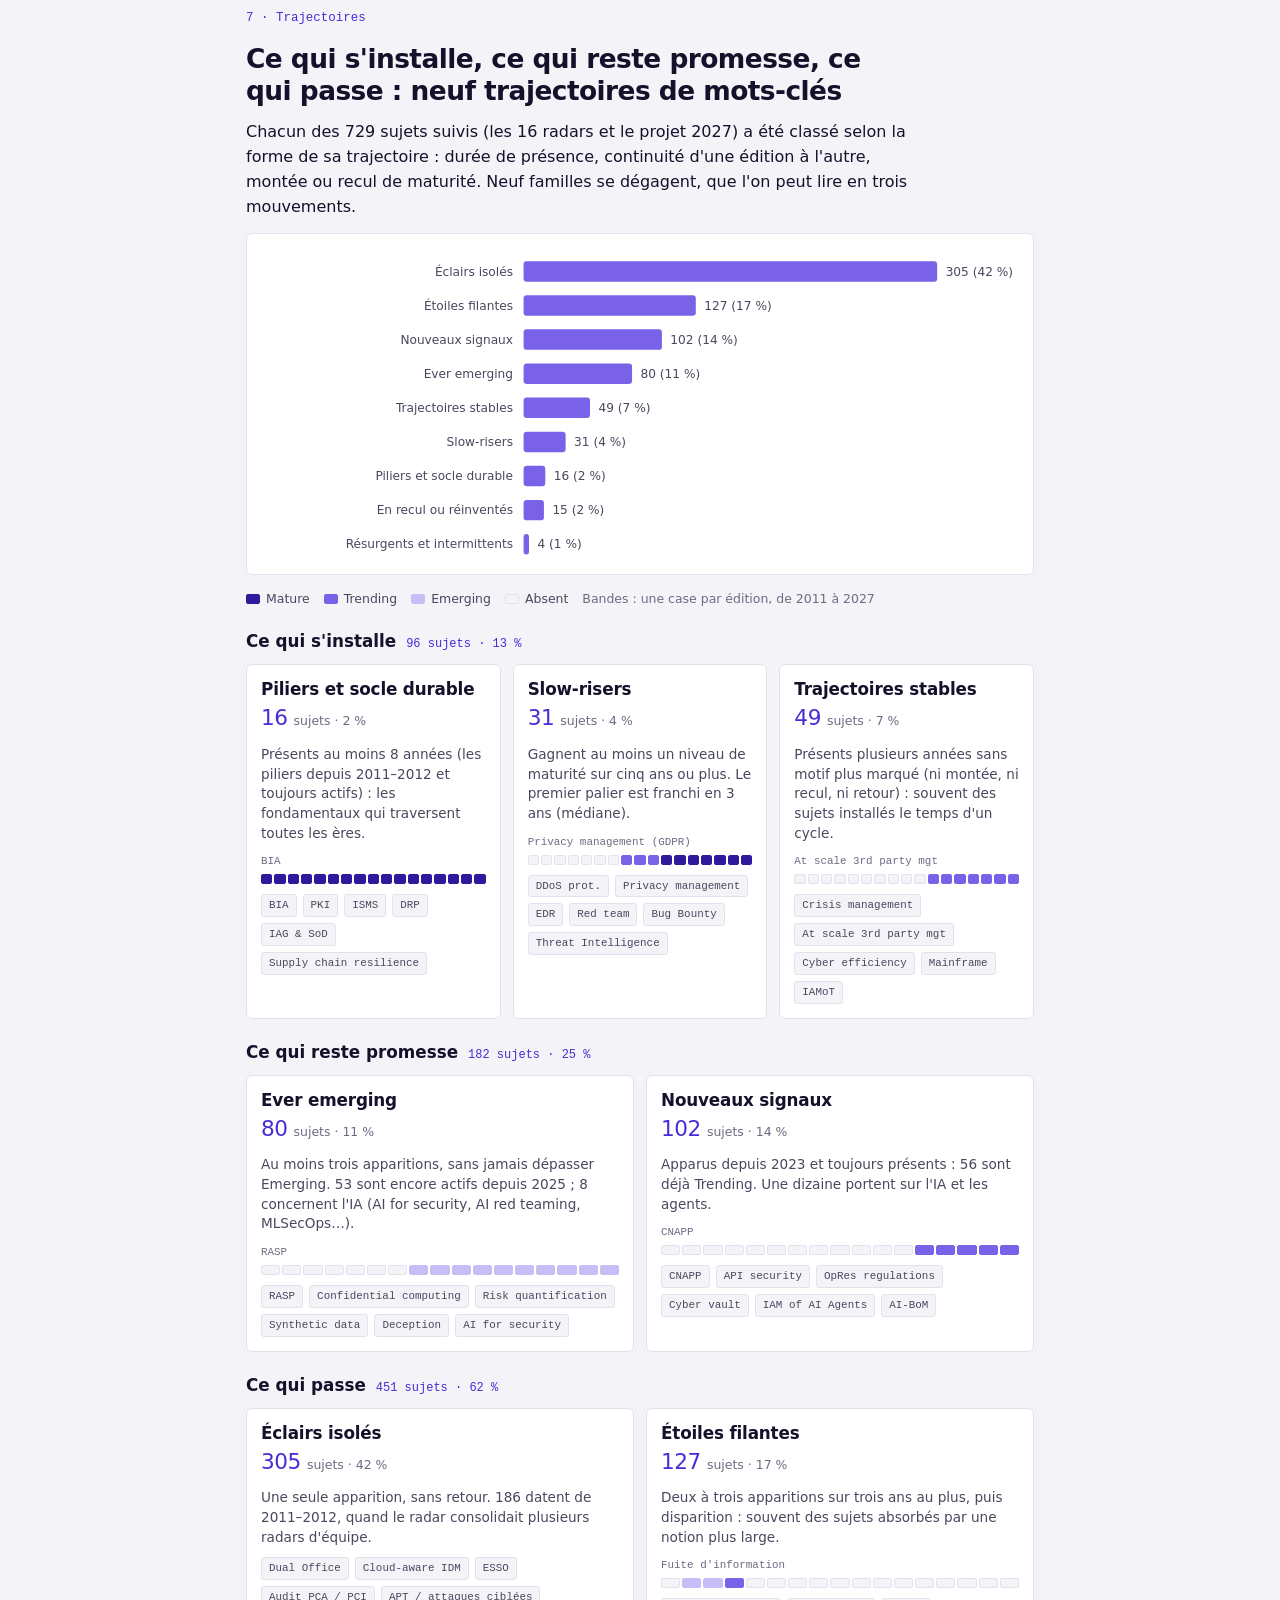
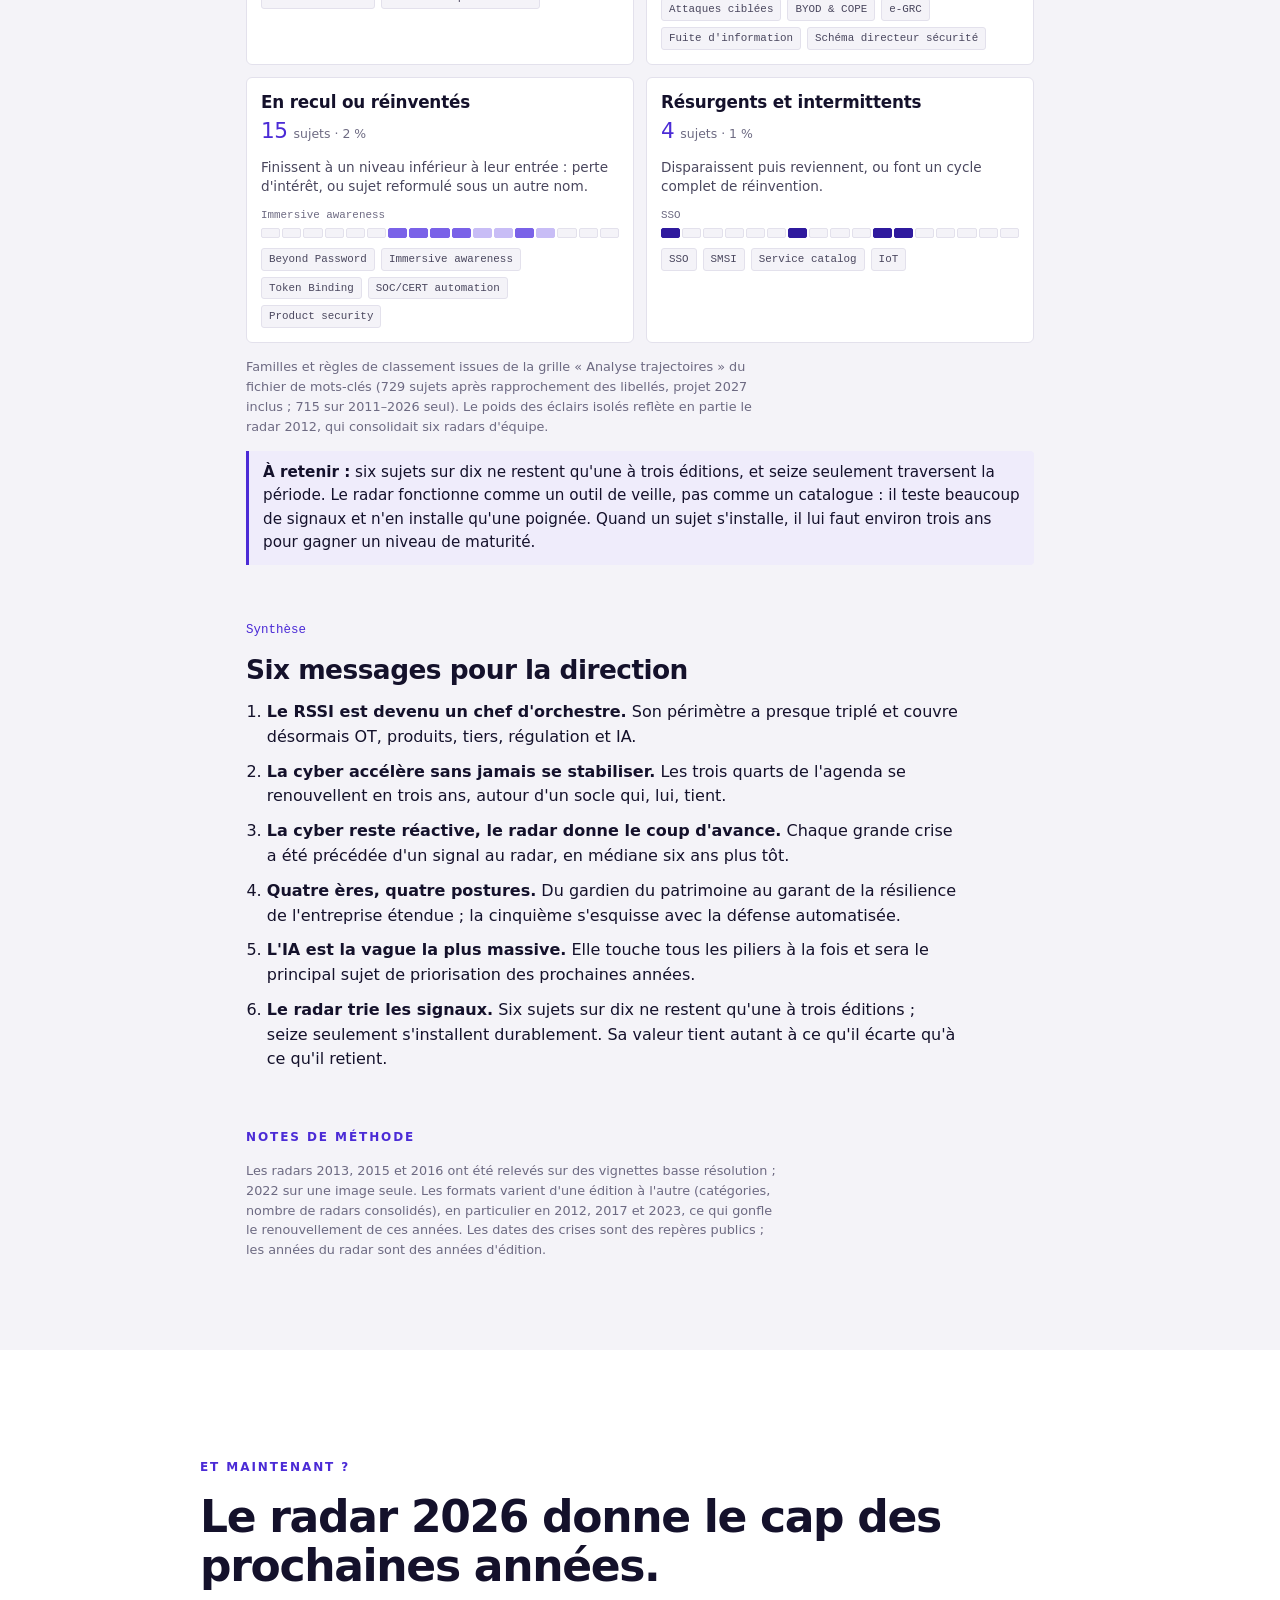
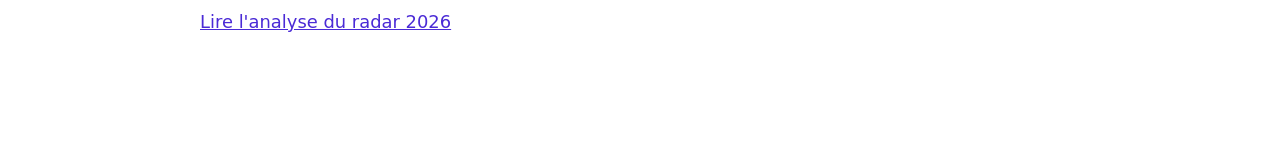
==== commit d7c47030: "Analyse : ajoute la partie Trajectoires (familles de mots-clés) Neuf familles issues de la grille « " ====
--- a/index.html
+++ b/index.html
@@ -381,14 +381,98 @@
 </section>
 
 <section>
+  <span class="num">7 · Trajectoires</span>
+  <h3>Ce qui s'installe, ce qui reste promesse, ce qui passe : neuf trajectoires de mots-clés</h3>
+  <p>Chacun des 729 sujets suivis (les 16 radars et le projet 2027) a été classé selon la forme de sa trajectoire : durée de présence, continuité d'une édition à l'autre, montée ou recul de maturité. Neuf familles se dégagent, que l'on peut lire en trois mouvements.</p>
+  <div class="chart"><svg id="retro-c8" viewBox="0 0 720 300" role="img" aria-label="Nombre de sujets par famille de trajectoire"></svg></div>
+  <div class="strip-legend" aria-hidden="true"><span><i class="lv-M"></i>Mature</span><span><i class="lv-T"></i>Trending</span><span><i class="lv-E"></i>Emerging</span><span><i></i>Absent</span><span class="strip-legend__yrs">Bandes : une case par édition, de 2011 à 2027</span></div>
+
+  <div class="fam-group">
+    <h4 class="fam-group__title">Ce qui s'installe <span>96 sujets · 13 %</span></h4>
+    <div class="fams">
+      <article class="fam">
+        <div class="fam-head"><h4>Piliers et socle durable</h4><span class="fam-n"><b>16</b> sujets · 2 %</span></div>
+        <p>Présents au moins 8 années (les piliers depuis 2011–2012 et toujours actifs) : les fondamentaux qui traversent toutes les ères.</p>
+        <div class="fam-ex"><span class="fam-ex__lbl">BIA</span><div class="strip" data-traj="2011:M 2012:M 2013:M 2014:M 2015:M 2016:M 2017:M 2018:M 2019:M 2020:M 2021:M 2022:M 2023:M 2024:M 2025:M 2026:M 2027:M" role="img" aria-label="Trajectoire de BIA : 2011:M 2012:M 2013:M 2014:M 2015:M 2016:M 2017:M 2018:M 2019:M 2020:M 2021:M 2022:M 2023:M 2024:M 2025:M 2026:M 2027:M"></div></div>
+        <div class="chips"><span class="chip">BIA</span><span class="chip">PKI</span><span class="chip">ISMS</span><span class="chip">DRP</span><span class="chip">IAG &amp; SoD</span><span class="chip">Supply chain resilience</span></div>
+      </article>
+      <article class="fam">
+        <div class="fam-head"><h4>Slow-risers</h4><span class="fam-n"><b>31</b> sujets · 4 %</span></div>
+        <p>Gagnent au moins un niveau de maturité sur cinq ans ou plus. Le premier palier est franchi en 3 ans (médiane).</p>
+        <div class="fam-ex"><span class="fam-ex__lbl">Privacy management (GDPR)</span><div class="strip" data-traj="2018:T 2019:T 2020:T 2021:M 2022:M 2023:M 2024:M 2025:M 2026:M 2027:M" role="img" aria-label="Trajectoire de Privacy management (GDPR) : 2018:T 2019:T 2020:T 2021:M 2022:M 2023:M 2024:M 2025:M 2026:M 2027:M"></div></div>
+        <div class="chips"><span class="chip">DDoS prot.</span><span class="chip">Privacy management</span><span class="chip">EDR</span><span class="chip">Red team</span><span class="chip">Bug Bounty</span><span class="chip">Threat Intelligence</span></div>
+      </article>
+      <article class="fam">
+        <div class="fam-head"><h4>Trajectoires stables</h4><span class="fam-n"><b>49</b> sujets · 7 %</span></div>
+        <p>Présents plusieurs années sans motif plus marqué (ni montée, ni recul, ni retour) : souvent des sujets installés le temps d'un cycle.</p>
+        <div class="fam-ex"><span class="fam-ex__lbl">At scale 3rd party mgt</span><div class="strip" data-traj="2021:T 2022:T 2023:T 2024:T 2025:T 2026:T 2027:T" role="img" aria-label="Trajectoire de At scale 3rd party mgt : 2021:T 2022:T 2023:T 2024:T 2025:T 2026:T 2027:T"></div></div>
+        <div class="chips"><span class="chip">Crisis management</span><span class="chip">At scale 3rd party mgt</span><span class="chip">Cyber efficiency</span><span class="chip">Mainframe</span><span class="chip">IAMoT</span></div>
+      </article>
+    </div>
+  </div>
+
+  <div class="fam-group">
+    <h4 class="fam-group__title">Ce qui reste promesse <span>182 sujets · 25 %</span></h4>
+    <div class="fams">
+      <article class="fam">
+        <div class="fam-head"><h4>Ever emerging</h4><span class="fam-n"><b>80</b> sujets · 11 %</span></div>
+        <p>Au moins trois apparitions, sans jamais dépasser Emerging. 53 sont encore actifs depuis 2025 ; 8 concernent l'IA (AI for security, AI red teaming, MLSecOps…).</p>
+        <div class="fam-ex"><span class="fam-ex__lbl">RASP</span><div class="strip" data-traj="2018:E 2019:E 2020:E 2021:E 2022:E 2023:E 2024:E 2025:E 2026:E 2027:E" role="img" aria-label="Trajectoire de RASP : 2018:E 2019:E 2020:E 2021:E 2022:E 2023:E 2024:E 2025:E 2026:E 2027:E"></div></div>
+        <div class="chips"><span class="chip">RASP</span><span class="chip">Confidential computing</span><span class="chip">Risk quantification</span><span class="chip">Synthetic data</span><span class="chip">Deception</span><span class="chip">AI for security</span></div>
+      </article>
+      <article class="fam">
+        <div class="fam-head"><h4>Nouveaux signaux</h4><span class="fam-n"><b>102</b> sujets · 14 %</span></div>
+        <p>Apparus depuis 2023 et toujours présents : 56 sont déjà Trending. Une dizaine portent sur l'IA et les agents.</p>
+        <div class="fam-ex"><span class="fam-ex__lbl">CNAPP</span><div class="strip" data-traj="2023:T 2024:T 2025:T 2026:T 2027:T" role="img" aria-label="Trajectoire de CNAPP : 2023:T 2024:T 2025:T 2026:T 2027:T"></div></div>
+        <div class="chips"><span class="chip">CNAPP</span><span class="chip">API security</span><span class="chip">OpRes regulations</span><span class="chip">Cyber vault</span><span class="chip">IAM of AI Agents</span><span class="chip">AI-BoM</span></div>
+      </article>
+    </div>
+  </div>
+
+  <div class="fam-group">
+    <h4 class="fam-group__title">Ce qui passe <span>451 sujets · 62 %</span></h4>
+    <div class="fams fams--4">
+      <article class="fam">
+        <div class="fam-head"><h4>Éclairs isolés</h4><span class="fam-n"><b>305</b> sujets · 42 %</span></div>
+        <p>Une seule apparition, sans retour. 186 datent de 2011–2012, quand le radar consolidait plusieurs radars d'équipe.</p>
+        
+        <div class="chips"><span class="chip">Dual Office</span><span class="chip">Cloud-aware IDM</span><span class="chip">ESSO</span><span class="chip">Audit PCA / PCI</span><span class="chip">APT / attaques ciblées</span></div>
+      </article>
+      <article class="fam">
+        <div class="fam-head"><h4>Étoiles filantes</h4><span class="fam-n"><b>127</b> sujets · 17 %</span></div>
+        <p>Deux à trois apparitions sur trois ans au plus, puis disparition : souvent des sujets absorbés par une notion plus large.</p>
+        <div class="fam-ex"><span class="fam-ex__lbl">Fuite d'information</span><div class="strip" data-traj="2012:E 2013:E 2014:T" role="img" aria-label="Trajectoire de Fuite d'information : 2012:E 2013:E 2014:T"></div></div>
+        <div class="chips"><span class="chip">Attaques ciblées</span><span class="chip">BYOD &amp; COPE</span><span class="chip">e-GRC</span><span class="chip">Fuite d'information</span><span class="chip">Schéma directeur sécurité</span></div>
+      </article>
+      <article class="fam">
+        <div class="fam-head"><h4>En recul ou réinventés</h4><span class="fam-n"><b>15</b> sujets · 2 %</span></div>
+        <p>Finissent à un niveau inférieur à leur entrée : perte d'intérêt, ou sujet reformulé sous un autre nom.</p>
+        <div class="fam-ex"><span class="fam-ex__lbl">Immersive awareness</span><div class="strip" data-traj="2017:T 2018:T 2019:T 2020:T 2021:E 2022:E 2023:T 2024:E" role="img" aria-label="Trajectoire de Immersive awareness : 2017:T 2018:T 2019:T 2020:T 2021:E 2022:E 2023:T 2024:E"></div></div>
+        <div class="chips"><span class="chip">Beyond Password</span><span class="chip">Immersive awareness</span><span class="chip">Token Binding</span><span class="chip">SOC/CERT automation</span><span class="chip">Product security</span></div>
+      </article>
+      <article class="fam">
+        <div class="fam-head"><h4>Résurgents et intermittents</h4><span class="fam-n"><b>4</b> sujets · 1 %</span></div>
+        <p>Disparaissent puis reviennent, ou font un cycle complet de réinvention.</p>
+        <div class="fam-ex"><span class="fam-ex__lbl">SSO</span><div class="strip" data-traj="2011:M 2017:M 2021:M 2022:M" role="img" aria-label="Trajectoire de SSO : 2011:M 2017:M 2021:M 2022:M"></div></div>
+        <div class="chips"><span class="chip">SSO</span><span class="chip">SMSI</span><span class="chip">Service catalog</span><span class="chip">IoT</span></div>
+      </article>
+    </div>
+  </div>
+
+  <p class="note">Familles et règles de classement issues de la grille « Analyse trajectoires » du fichier de mots-clés (729 sujets après rapprochement des libellés, projet 2027 inclus ; 715 sur 2011–2026 seul). Le poids des éclairs isolés reflète en partie le radar 2012, qui consolidait six radars d'équipe.</p>
+  <div class="take"><b>À retenir :</b> six sujets sur dix ne restent qu'une à trois éditions, et seize seulement traversent la période. Le radar fonctionne comme un outil de veille, pas comme un catalogue : il teste beaucoup de signaux et n'en installe qu'une poignée. Quand un sujet s'installe, il lui faut environ trois ans pour gagner un niveau de maturité.</div>
+</section>
+
+<section>
   <span class="num">Synthèse</span>
-  <h3>Cinq messages pour la direction</h3>
+  <h3>Six messages pour la direction</h3>
   <ol class="msg">
     <li><b>Le RSSI est devenu un chef d'orchestre.</b> Son périmètre a presque triplé et couvre désormais OT, produits, tiers, régulation et IA.</li>
     <li><b>La cyber accélère sans jamais se stabiliser.</b> Les trois quarts de l'agenda se renouvellent en trois ans, autour d'un socle qui, lui, tient.</li>
     <li><b>La cyber reste réactive, le radar donne le coup d'avance.</b> Chaque grande crise a été précédée d'un signal au radar, en médiane six ans plus tôt.</li>
     <li><b>Quatre ères, quatre postures.</b> Du gardien du patrimoine au garant de la résilience de l'entreprise étendue ; la cinquième s'esquisse avec la défense automatisée.</li>
     <li><b>L'IA est la vague la plus massive.</b> Elle touche tous les piliers à la fois et sera le principal sujet de priorisation des prochaines années.</li>
+    <li><b>Le radar trie les signaux.</b> Six sujets sur dix ne restent qu'une à trois éditions ; seize seulement s'installent durablement. Sa valeur tient autant à ce qu'il écarte qu'à ce qu'il retient.</li>
   </ol>
 </section>
 
--- a/retro.css
+++ b/retro.css
@@ -78,3 +78,29 @@
   background: #14112b; color: #fff; font-size: .78rem; line-height: 1.35; padding: 6px 9px; border-radius: 4px;
 }
 .retro-tip[hidden] { display: none; }
+
+/* --- Familles de trajectoires --- */
+.retro .fam-group { display: flex; flex-direction: column; gap: 10px; margin-top: 6px; }
+.retro .fam-group__title { margin: 0; font-size: 1.05rem; font-weight: 600; display: flex; align-items: baseline; gap: 10px; flex-wrap: wrap; }
+.retro .fam-group__title span { font-family: var(--r-mono); font-size: .75rem; font-weight: 400; color: var(--r-accent); }
+.retro .fams { display: grid; grid-template-columns: repeat(auto-fit, minmax(230px, 1fr)); gap: 12px; }
+.retro .fam { background: var(--r-surface); border: 1px solid var(--r-rule); border-radius: 6px; padding: 14px; display: flex; flex-direction: column; gap: 10px; min-width: 0; }
+.retro .fam-head { display: flex; flex-direction: column; gap: 2px; }
+.retro .fam h4 { margin: 0; font-size: 1.05rem; font-weight: 600; line-height: 1.2; letter-spacing: -.01em; }
+.retro .fam-n { font-size: .78rem; color: var(--r-muted); }
+.retro .fam-n b { font-size: 1.35rem; font-weight: 300; color: var(--r-accent); letter-spacing: -.02em; margin-right: 2px; }
+.retro .fam p { font-size: .85rem; line-height: 1.45; color: var(--r-ink-2); }
+.retro .fam .chip { font-size: .68rem; }
+.retro .fam-ex { display: flex; flex-direction: column; gap: 4px; }
+.retro .fam-ex__lbl { font-family: var(--r-mono); font-size: .68rem; color: var(--r-muted); }
+.retro .strip { display: grid; grid-template-columns: repeat(17, 1fr); gap: 2px; }
+.retro .strip i, .retro .strip-legend i { display: block; height: 10px; border-radius: 2px; background: var(--r-bg); border: 1px solid var(--r-rule); }
+.retro .lv-M { background: var(--m-m) !important; border-color: var(--m-m) !important; }
+.retro .lv-T { background: var(--m-t) !important; border-color: var(--m-t) !important; }
+.retro .lv-E { background: var(--m-e) !important; border-color: var(--m-e) !important; }
+.retro .strip-legend { display: flex; flex-wrap: wrap; align-items: center; gap: 6px 14px; font-size: .78rem; color: var(--r-ink-2); }
+.retro .strip-legend span { display: inline-flex; align-items: center; gap: 6px; }
+.retro .strip-legend i { width: 14px; }
+.retro .strip-legend__yrs { color: var(--r-muted); }
+
+@media (min-width: 700px) { .retro .fams--4 { grid-template-columns: repeat(2, 1fr); } }
